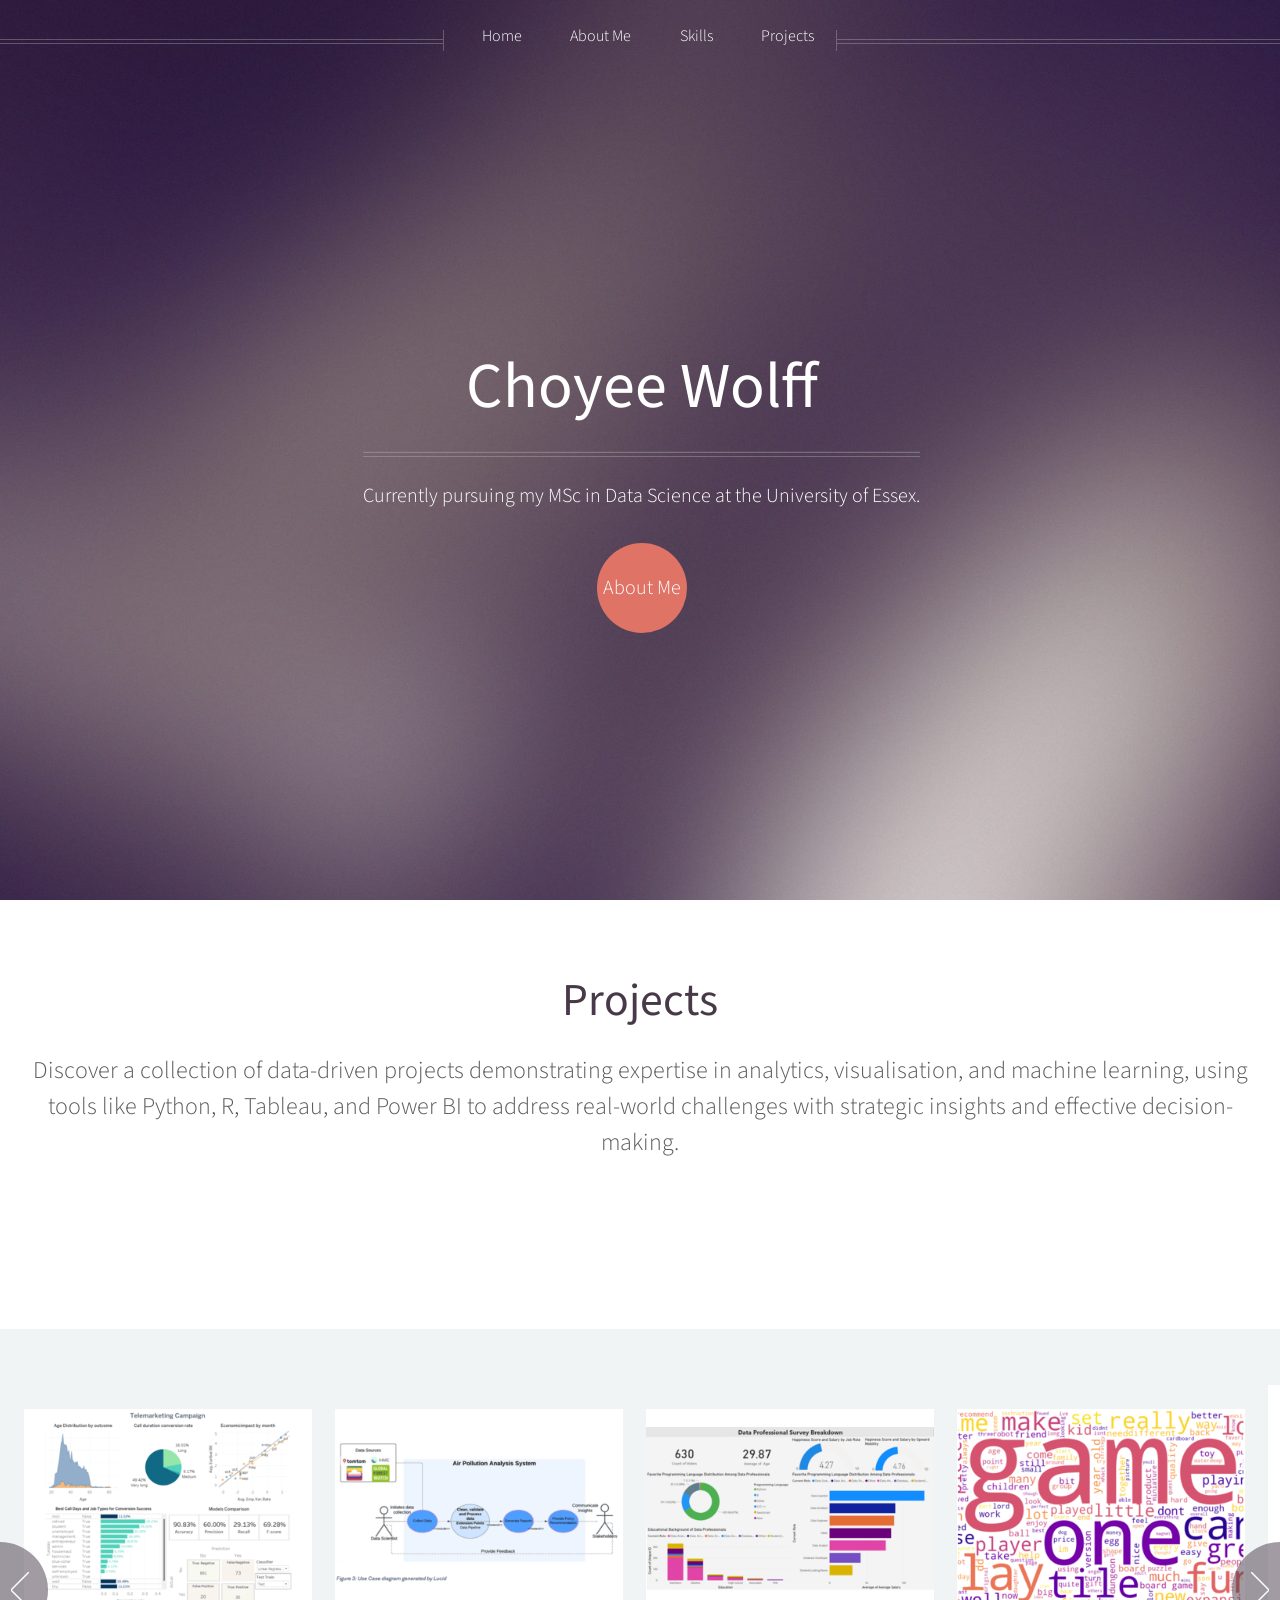
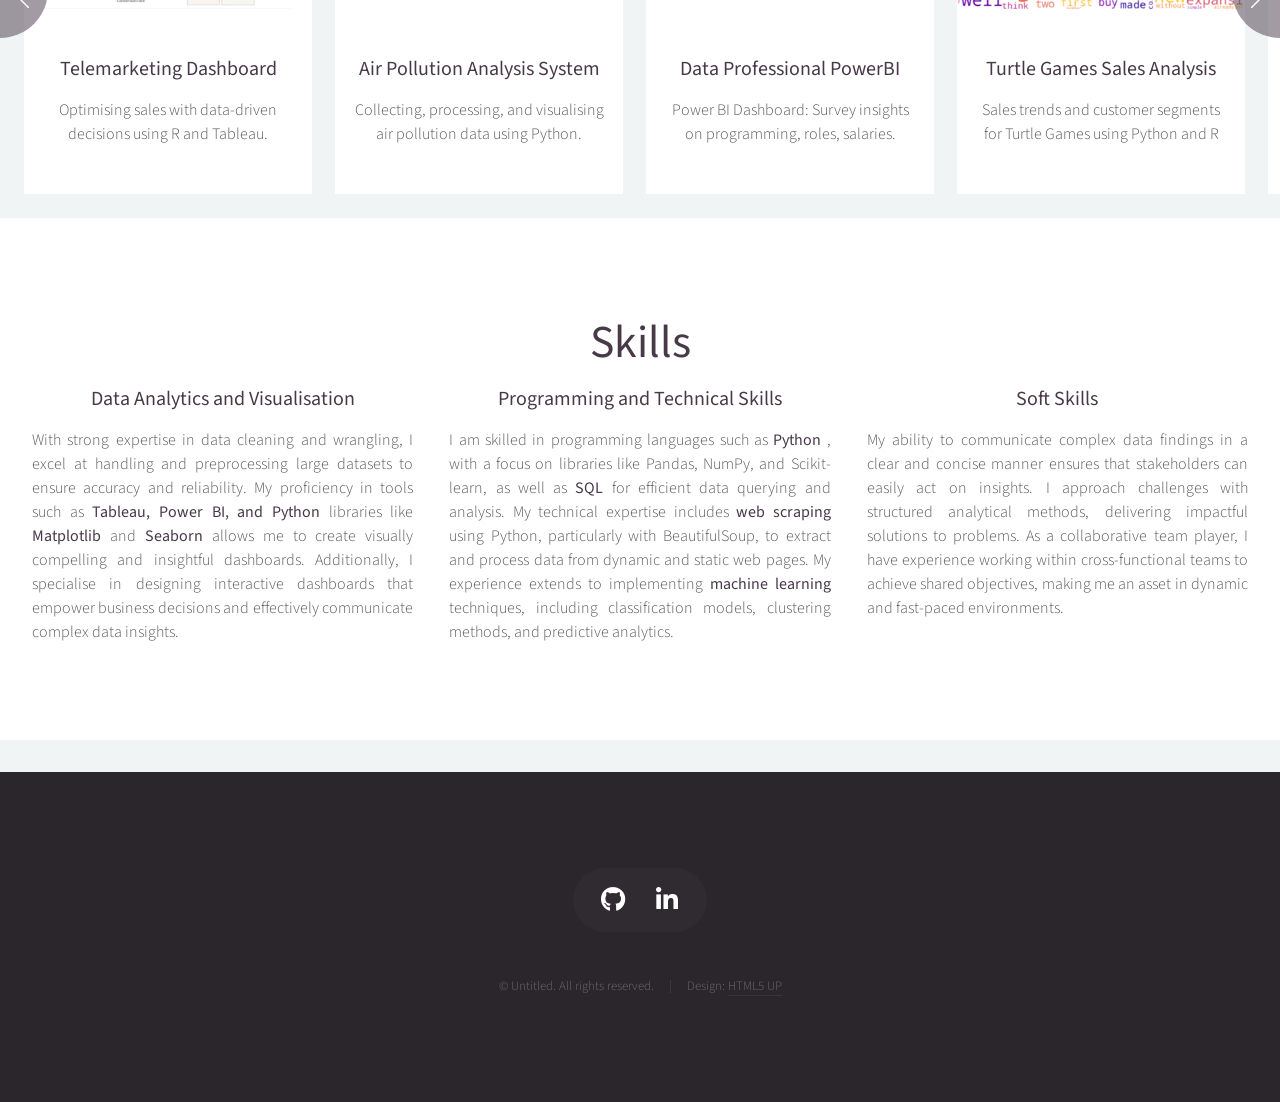
==== index.html @ e5cc2031 "Add files via upload" ====
<!DOCTYPE HTML>
<!--
	Helios by HTML5 UP
	html5up.net | @ajlkn
	Free for personal and commercial use under the CCA 3.0 license (html5up.net/license)
-->
<html>
	<head>
		<title>Helios by HTML5 UP</title>
		<meta charset="utf-8" />
		<meta name="viewport" content="width=device-width, initial-scale=1, user-scalable=no" />
		<link rel="stylesheet" href="assets/css/main.css" />
		<noscript><link rel="stylesheet" href="assets/css/noscript.css" /></noscript>
	</head>
	<body class="homepage is-preload">
		<div id="page-wrapper">

			<!-- Header -->
				<div id="header">

					<!-- Inner -->
						<div class="inner">
							<header>
								<h1><a href="index.html" id="logo">Choyee Wolff</a></h1>
								<hr />
								<p>Currently pursuing my MSc in Data Science at the University of Essex.</p>
							</header>
							<footer>
								<a href="about_me.html" class="button circled scrolly">About Me</a>
							</footer>
						</div>

					<!-- Nav -->
						<nav id="nav">
							<ul>
								<li><a href="index.html">Home</a></li>
								<li><a href="about_me.html">About Me</a></li>
								<li><a href="#skills">Skills</a></li>
								<li><a href="#projects">Projects</a></li>

							</ul>
						</nav>

				</div>

			<!-- Banner -->
				<section id="banner">
					<header>
						<h2>Projects</h2>
						<p>
							Discover a collection of data-driven projects demonstrating expertise in analytics, visualisation, and machine learning,
							 using tools like Python, R, Tableau, and Power BI to address real-world challenges with strategic insights and effective decision-making.</p>
					</header>
				</section>

			<!-- Main -->
			<div class="wrapper style2">



			</div>
			<!-- Carousel -->
				<section id="projects" class="carousel">
					<div class="reel">

						<article>
							<a href="P.telemarketing.html" class="image featured"><img src="images/dataV.png" alt="" /></a>
							<header>
								<h3><a href="P.telemarketing.html">Telemarketing Dashboard</a></h3>
							</header>
							<p>Optimising sales with data-driven decisions using R and Tableau.</p>
						</article>

						<article>
							<a href="P.pollution.html" class="image featured"><img src="images/dataP.png" alt="" /></a>
							<header>
								<h3><a href="P.pollution.html">Air Pollution Analysis System</a></h3>
							</header>
							<p>Collecting, processing, and visualising air pollution data using Python.</p>
						</article>

						<article>
							<a href="P.alex.html" class="image featured"><img src="images/alexcon.png" alt="" /></a>
							<header>
								<h3><a href="P.alex.html">Data Professional PowerBI</a></h3>
							</header>
							<p>Power BI Dashboard: Survey insights on programming, roles, salaries.</p>
						</article>

						<article>
							<a href="P.game.html" class="image featured"><img src="images/Game.png" alt="" /></a>
							<header>
								<h3><a href="P.game.html">Turtle Games Sales Analysis</a></h3>
							</header>
							<p>Sales trends and customer segments for Turtle Games using Python and R</p>
						</article>

						<article>
							<a href="P.nhs.html" class="image featured"><img src="images/nhsProject.png" alt="" /></a>
							<header>
								<h3><a href="P.nhs.html">NHS Appointments Analysis</a></h3>
							</header>
							<p>Python analysis reduces missed NHS appointments and improves utilisation.</p>
						</article>


					</div>
				</section>

			
	<!-- Skills -->
	<div class="wrapper style1">

		<section id="skills" class="container special">
			<header>
				<h2>Skills</h2>
				</header>
			<div class="row">
				<article class="col-4 col-12-mobile special">
					<header>
						<h3>Data Analytics and Visualisation</h3>
					</header>
					<p>
						With strong expertise in data cleaning and wrangling,
						 I excel at handling and preprocessing large datasets to ensure accuracy 
						 and reliability. My proficiency in tools such as <B>Tableau, Power BI, and Python</B> 
						 libraries like <B>Matplotlib </B> and <B>Seaborn</B> allows me to create visually compelling and insightful dashboards.
						 Additionally, I specialise in designing interactive dashboards that empower business decisions
						 and effectively communicate complex data insights.</p>
				</article>
				<article class="col-4 col-12-mobile special">
					<header>
						<h3>Programming and Technical Skills</h3>
					</header>
					<p>
						I am skilled in programming languages such as <B>Python</B> , with a focus on libraries like Pandas, NumPy, and Scikit-learn, as well as <B>SQL</B> for efficient data querying and analysis. 
						My technical expertise includes <B>web scraping</B> using Python, particularly with BeautifulSoup, to extract and process data from dynamic and static web pages.
						My experience extends to implementing <B>machine learning</B> techniques, including classification models, clustering methods, 
						and predictive analytics.</p>
				</article>
				<article class="col-4 col-12-mobile special">
					<header>
						<h3>Soft Skills</h3>
					</header>
					<p>
						My ability to communicate complex data findings in a clear and concise manner ensures that stakeholders can easily act on insights. I approach challenges with structured analytical methods, delivering impactful solutions to problems. As a collaborative team player, I have experience working within cross-functional teams to achieve shared objectives, making me an asset in dynamic and fast-paced environments.</p>
				</article>
			</div>
		</section>

	</div>
				

			<!-- Footer -->
				<div id="footer">
					<div class="container">
						
						<div class="row">
							<div class="col-12">

								<!-- Contact -->
									<section class="contact">
										<ul class="icons">
											<li><a href="https://github.com/Choyee-Wolff" class="icon brands fa-github"><span class="label">Github</span></a></li>
											<li><a href="https://www.linkedin.com/in/ch00yee/" class="icon brands fa-linkedin-in"><span class="label">Linkedin</span></a></li>
										</ul>
									</section>

								<!-- Copyright -->
									<div class="copyright">
										<ul class="menu">
											<li>&copy; Untitled. All rights reserved.</li><li>Design: <a href="http://html5up.net">HTML5 UP</a></li>
										</ul>
									</div>

							</div>

						</div>
					</div>
				</div>

		</div>

		<!-- Scripts -->
			<script src="assets/js/jquery.min.js"></script>
			<script src="assets/js/jquery.dropotron.min.js"></script>
			<script src="assets/js/jquery.scrolly.min.js"></script>
			<script src="assets/js/jquery.scrollex.min.js"></script>
			<script src="assets/js/browser.min.js"></script>
			<script src="assets/js/breakpoints.min.js"></script>
			<script src="assets/js/util.js"></script>
			<script src="assets/js/main.js"></script>

	</body>
</html>
---- assets/css/main.css ----
@import url("https://fonts.googleapis.com/css?family=Source+Sans+Pro:300,300italic,400,400italic,600");
@import url("fontawesome-all.min.css");

/*
	Helios by HTML5 UP
	html5up.net | @ajlkn
	Free for personal and commercial use under the CCA 3.0 license (html5up.net/license)
*/

html, body, div, span, applet, object,
iframe, h1, h2, h3, h4, h5, h6, p, blockquote,
pre, a, abbr, acronym, address, big, cite,
code, del, dfn, em, img, ins, kbd, q, s, samp,
small, strike, strong, sub, sup, tt, var, b,
u, i, center, dl, dt, dd, ol, ul, li, fieldset,
form, label, legend, table, caption, tbody,
tfoot, thead, tr, th, td, article, aside,
canvas, details, embed, figure, figcaption,
footer, header, hgroup, menu, nav, output, ruby,
section, summary, time, mark, audio, video {
	margin: 0;
	padding: 0;
	border: 0;
	font-size: 100%;
	font: inherit;
	vertical-align: baseline;}

article, aside, details, figcaption, figure,
footer, header, hgroup, menu, nav, section {
	display: block;}

body {
	line-height: 1;
}

ol, ul {
	list-style: none;
}

blockquote, q {
	quotes: none;
}

	blockquote:before, blockquote:after, q:before, q:after {
		content: '';
		content: none;
	}

table {
	border-collapse: collapse;
	border-spacing: 0;
}

body {
	-webkit-text-size-adjust: none;
}

mark {
	background-color: transparent;
	color: inherit;
}

input::-moz-focus-inner {
	border: 0;
	padding: 0;
}

input, select, textarea {
	-moz-appearance: none;
	-webkit-appearance: none;
	-ms-appearance: none;
	appearance: none;
}

/* Basic */

	html {
		box-sizing: border-box;
	}

	*, *:before, *:after {
		box-sizing: inherit;
	}

	body {
		background: #f0f4f4;
		color: #5b5b5b;
		font-size: 15pt;
		line-height: 1.85em;
		font-family: 'Source Sans Pro', sans-serif;
		font-weight: 300;
	}

		body.is-preload *, body.is-preload *:before, body.is-preload *:after {
			-moz-animation: none !important;
			-webkit-animation: none !important;
			-ms-animation: none !important;
			animation: none !important;
			-moz-transition: none !important;
			-webkit-transition: none !important;
			-ms-transition: none !important;
			transition: none !important;
		}

	input, textarea, select {
		font-size: 15pt;
		line-height: 1.85em;
		font-family: 'Source Sans Pro', sans-serif;
		font-weight: 300;
	}

	h1, h2, h3, h4, h5, h6 {
		font-weight: 400;
		color: #483949;
		line-height: 1.25em;
	}

	h1 a, h2 a, h3 a, h4 a, h5 a, h6 a {
		color: inherit;
		text-decoration: none;
		border-bottom-color: transparent;
	}

	h1 strong, h2 strong, h3 strong, h4 strong, h5 strong, h6 strong {
		font-weight: 600;
	}

	h2 {
		font-size: 2.85em;
	}

	h3 {
		font-size: 1.25em;
	}

	h4 {
		font-size: 1em;
		margin: 0 0 0.25em 0;
	}

	strong, b {
		font-weight: 400;
		color: #483949;
	}

	em, i {
		font-style: italic;
	}

	a {
		color: inherit;
		border-bottom: solid 1px rgba(128, 128, 128, 0.15);
		text-decoration: none;
		-moz-transition: background-color 0.35s ease-in-out, color 0.35s ease-in-out, border-bottom-color 0.35s ease-in-out;
		-webkit-transition: background-color 0.35s ease-in-out, color 0.35s ease-in-out, border-bottom-color 0.35s ease-in-out;
		-ms-transition: background-color 0.35s ease-in-out, color 0.35s ease-in-out, border-bottom-color 0.35s ease-in-out;
		transition: background-color 0.35s ease-in-out, color 0.35s ease-in-out, border-bottom-color 0.35s ease-in-out;
	}

		a:hover {
			color: #ef8376;
			border-bottom-color: transparent;
		}

	sub {
		position: relative;
		top: 0.5em;
		font-size: 0.8em;
	}

	sup {
		position: relative;
		top: -0.5em;
		font-size: 0.8em;
	}

	blockquote {
		border-left: solid 0.5em #ddd;
		padding: 1em 0 1em 2em;
		font-style: italic;
	}

	p, ul, ol, dl, table {
		margin-bottom: 1em;
	}

	p {
		text-align: justify;
	}

	br.clear {
		clear: both;
	}

	hr {
		position: relative;
		display: block;
		border: 0;
		top: 4.5em;
		margin-bottom: 9em;
		height: 6px;
		border-top: solid 1px rgba(128, 128, 128, 0.2);
		border-bottom: solid 1px rgba(128, 128, 128, 0.2);
	}

		hr:before, hr:after {
			content: '';
			position: absolute;
			top: -8px;
			display: block;
			width: 1px;
			height: 21px;
			background: rgba(128, 128, 128, 0.2);
		}

		hr:before {
			left: -1px;
		}

		hr:after {
			right: -1px;
		}

	.timestamp {
		color: rgba(128, 128, 128, 0.75);
		font-size: 0.8em;
	}

/* Container */

	.container {
		margin: 0 auto;
		max-width: 100%;
		width: 1400px;
	}

		@media screen and (max-width: 1680px) {

			.container {
				width: 1200px;
			}

		}

		@media screen and (max-width: 1280px) {

			.container {
				width: 100%;
			}

		}

		@media screen and (max-width: 960px) {

			.container {
				width: 100%;
			}

		}

		@media screen and (max-width: 840px) {

			.container {
				width: 100%;
			}

		}

		@media screen and (max-width: 736px) {

			.container {
				width: 100%;
			}

		}

/* Row */

	.row {
		display: flex;
		flex-wrap: wrap;
		box-sizing: border-box;
		align-items: stretch;
	}

		.row > * {
			box-sizing: border-box;
		}

		.row.gtr-uniform > * > :last-child {
			margin-bottom: 0;
		}

		.row.aln-left {
			justify-content: flex-start;
		}

		.row.aln-center {
			justify-content: center;
		}

		.row.aln-right {
			justify-content: flex-end;
		}

		.row.aln-top {
			align-items: flex-start;
		}

		.row.aln-middle {
			align-items: center;
		}

		.row.aln-bottom {
			align-items: flex-end;
		}

		.row > .imp {
			order: -1;
		}

		.row > .col-1 {
			width: 8.33333%;
		}

		.row > .off-1 {
			margin-left: 8.33333%;
		}

		.row > .col-2 {
			width: 16.66667%;
		}

		.row > .off-2 {
			margin-left: 16.66667%;
		}

		.row > .col-3 {
			width: 25%;
		}

		.row > .off-3 {
			margin-left: 25%;
		}

		.row > .col-4 {
			width: 33.33333%;
		}

		.row > .off-4 {
			margin-left: 33.33333%;
		}

		.row > .col-5 {
			width: 41.66667%;
		}

		.row > .off-5 {
			margin-left: 41.66667%;
		}

		.row > .col-6 {
			width: 50%;
		}

		.row > .off-6 {
			margin-left: 50%;
		}

		.row > .col-7 {
			width: 58.33333%;
		}

		.row > .off-7 {
			margin-left: 58.33333%;
		}

		.row > .col-8 {
			width: 66.66667%;
		}

		.row > .off-8 {
			margin-left: 66.66667%;
		}

		.row > .col-9 {
			width: 75%;
		}

		.row > .off-9 {
			margin-left: 75%;
		}

		.row > .col-10 {
			width: 83.33333%;
		}

		.row > .off-10 {
			margin-left: 83.33333%;
		}

		.row > .col-11 {
			width: 91.66667%;
		}

		.row > .off-11 {
			margin-left: 91.66667%;
		}

		.row > .col-12 {
			width: 100%;
		}

		.row > .off-12 {
			margin-left: 100%;
		}

		.row.gtr-0 {
			margin-top: 0px;
			margin-left: 0px;
		}

			.row.gtr-0 > * {
				padding: 0px 0 0 0px;
			}

			.row.gtr-0.gtr-uniform {
				margin-top: 0px;
			}

				.row.gtr-0.gtr-uniform > * {
					padding-top: 0px;
				}

		.row.gtr-25 {
			margin-top: -10px;
			margin-left: -10px;
		}

			.row.gtr-25 > * {
				padding: 10px 0 0 10px;
			}

			.row.gtr-25.gtr-uniform {
				margin-top: -10px;
			}

				.row.gtr-25.gtr-uniform > * {
					padding-top: 10px;
				}

		.row.gtr-50 {
			margin-top: -20px;
			margin-left: -20px;
		}

			.row.gtr-50 > * {
				padding: 20px 0 0 20px;
			}

			.row.gtr-50.gtr-uniform {
				margin-top: -20px;
			}

				.row.gtr-50.gtr-uniform > * {
					padding-top: 20px;
				}

		.row {
			margin-top: -40px;
			margin-left: -40px;
		}

			.row > * {
				padding: 40px 0 0 40px;
			}

			.row.gtr-uniform {
				margin-top: -40px;
			}

				.row.gtr-uniform > * {
					padding-top: 40px;
				}

		.row.gtr-150 {
			margin-top: -60px;
			margin-left: -60px;
		}

			.row.gtr-150 > * {
				padding: 60px 0 0 60px;
			}

			.row.gtr-150.gtr-uniform {
				margin-top: -60px;
			}

				.row.gtr-150.gtr-uniform > * {
					padding-top: 60px;
				}

		.row.gtr-200 {
			margin-top: -80px;
			margin-left: -80px;
		}

			.row.gtr-200 > * {
				padding: 80px 0 0 80px;
			}

			.row.gtr-200.gtr-uniform {
				margin-top: -80px;
			}

				.row.gtr-200.gtr-uniform > * {
					padding-top: 80px;
				}

		@media screen and (max-width: 1680px) {

			.row {
				display: flex;
				flex-wrap: wrap;
				box-sizing: border-box;
				align-items: stretch;
			}

				.row > * {
					box-sizing: border-box;
				}

				.row.gtr-uniform > * > :last-child {
					margin-bottom: 0;
				}

				.row.aln-left {
					justify-content: flex-start;
				}

				.row.aln-center {
					justify-content: center;
				}

				.row.aln-right {
					justify-content: flex-end;
				}

				.row.aln-top {
					align-items: flex-start;
				}

				.row.aln-middle {
					align-items: center;
				}

				.row.aln-bottom {
					align-items: flex-end;
				}

				.row > .imp-wide {
					order: -1;
				}

				.row > .col-1-wide {
					width: 8.33333%;
				}

				.row > .off-1-wide {
					margin-left: 8.33333%;
				}

				.row > .col-2-wide {
					width: 16.66667%;
				}

				.row > .off-2-wide {
					margin-left: 16.66667%;
				}

				.row > .col-3-wide {
					width: 25%;
				}

				.row > .off-3-wide {
					margin-left: 25%;
				}

				.row > .col-4-wide {
					width: 33.33333%;
				}

				.row > .off-4-wide {
					margin-left: 33.33333%;
				}

				.row > .col-5-wide {
					width: 41.66667%;
				}

				.row > .off-5-wide {
					margin-left: 41.66667%;
				}

				.row > .col-6-wide {
					width: 50%;
				}

				.row > .off-6-wide {
					margin-left: 50%;
				}

				.row > .col-7-wide {
					width: 58.33333%;
				}

				.row > .off-7-wide {
					margin-left: 58.33333%;
				}

				.row > .col-8-wide {
					width: 66.66667%;
				}

				.row > .off-8-wide {
					margin-left: 66.66667%;
				}

				.row > .col-9-wide {
					width: 75%;
				}

				.row > .off-9-wide {
					margin-left: 75%;
				}

				.row > .col-10-wide {
					width: 83.33333%;
				}

				.row > .off-10-wide {
					margin-left: 83.33333%;
				}

				.row > .col-11-wide {
					width: 91.66667%;
				}

				.row > .off-11-wide {
					margin-left: 91.66667%;
				}

				.row > .col-12-wide {
					width: 100%;
				}

				.row > .off-12-wide {
					margin-left: 100%;
				}

				.row.gtr-0 {
					margin-top: 0px;
					margin-left: 0px;
				}

					.row.gtr-0 > * {
						padding: 0px 0 0 0px;
					}

					.row.gtr-0.gtr-uniform {
						margin-top: 0px;
					}

						.row.gtr-0.gtr-uniform > * {
							padding-top: 0px;
						}

				.row.gtr-25 {
					margin-top: -10px;
					margin-left: -10px;
				}

					.row.gtr-25 > * {
						padding: 10px 0 0 10px;
					}

					.row.gtr-25.gtr-uniform {
						margin-top: -10px;
					}

						.row.gtr-25.gtr-uniform > * {
							padding-top: 10px;
						}

				.row.gtr-50 {
					margin-top: -20px;
					margin-left: -20px;
				}

					.row.gtr-50 > * {
						padding: 20px 0 0 20px;
					}

					.row.gtr-50.gtr-uniform {
						margin-top: -20px;
					}

						.row.gtr-50.gtr-uniform > * {
							padding-top: 20px;
						}

				.row {
					margin-top: -40px;
					margin-left: -40px;
				}

					.row > * {
						padding: 40px 0 0 40px;
					}

					.row.gtr-uniform {
						margin-top: -40px;
					}

						.row.gtr-uniform > * {
							padding-top: 40px;
						}

				.row.gtr-150 {
					margin-top: -60px;
					margin-left: -60px;
				}

					.row.gtr-150 > * {
						padding: 60px 0 0 60px;
					}

					.row.gtr-150.gtr-uniform {
						margin-top: -60px;
					}

						.row.gtr-150.gtr-uniform > * {
							padding-top: 60px;
						}

				.row.gtr-200 {
					margin-top: -80px;
					margin-left: -80px;
				}

					.row.gtr-200 > * {
						padding: 80px 0 0 80px;
					}

					.row.gtr-200.gtr-uniform {
						margin-top: -80px;
					}

						.row.gtr-200.gtr-uniform > * {
							padding-top: 80px;
						}

		}

		@media screen and (max-width: 1280px) {

			.row {
				display: flex;
				flex-wrap: wrap;
				box-sizing: border-box;
				align-items: stretch;
			}

				.row > * {
					box-sizing: border-box;
				}

				.row.gtr-uniform > * > :last-child {
					margin-bottom: 0;
				}

				.row.aln-left {
					justify-content: flex-start;
				}

				.row.aln-center {
					justify-content: center;
				}

				.row.aln-right {
					justify-content: flex-end;
				}

				.row.aln-top {
					align-items: flex-start;
				}

				.row.aln-middle {
					align-items: center;
				}

				.row.aln-bottom {
					align-items: flex-end;
				}

				.row > .imp-normal {
					order: -1;
				}

				.row > .col-1-normal {
					width: 8.33333%;
				}

				.row > .off-1-normal {
					margin-left: 8.33333%;
				}

				.row > .col-2-normal {
					width: 16.66667%;
				}

				.row > .off-2-normal {
					margin-left: 16.66667%;
				}

				.row > .col-3-normal {
					width: 25%;
				}

				.row > .off-3-normal {
					margin-left: 25%;
				}

				.row > .col-4-normal {
					width: 33.33333%;
				}

				.row > .off-4-normal {
					margin-left: 33.33333%;
				}

				.row > .col-5-normal {
					width: 41.66667%;
				}

				.row > .off-5-normal {
					margin-left: 41.66667%;
				}

				.row > .col-6-normal {
					width: 50%;
				}

				.row > .off-6-normal {
					margin-left: 50%;
				}

				.row > .col-7-normal {
					width: 58.33333%;
				}

				.row > .off-7-normal {
					margin-left: 58.33333%;
				}

				.row > .col-8-normal {
					width: 66.66667%;
				}

				.row > .off-8-normal {
					margin-left: 66.66667%;
				}

				.row > .col-9-normal {
					width: 75%;
				}

				.row > .off-9-normal {
					margin-left: 75%;
				}

				.row > .col-10-normal {
					width: 83.33333%;
				}

				.row > .off-10-normal {
					margin-left: 83.33333%;
				}

				.row > .col-11-normal {
					width: 91.66667%;
				}

				.row > .off-11-normal {
					margin-left: 91.66667%;
				}

				.row > .col-12-normal {
					width: 100%;
				}

				.row > .off-12-normal {
					margin-left: 100%;
				}

				.row.gtr-0 {
					margin-top: 0px;
					margin-left: 0px;
				}

					.row.gtr-0 > * {
						padding: 0px 0 0 0px;
					}

					.row.gtr-0.gtr-uniform {
						margin-top: 0px;
					}

						.row.gtr-0.gtr-uniform > * {
							padding-top: 0px;
						}

				.row.gtr-25 {
					margin-top: -9px;
					margin-left: -9px;
				}

					.row.gtr-25 > * {
						padding: 9px 0 0 9px;
					}

					.row.gtr-25.gtr-uniform {
						margin-top: -9px;
					}

						.row.gtr-25.gtr-uniform > * {
							padding-top: 9px;
						}

				.row.gtr-50 {
					margin-top: -18px;
					margin-left: -18px;
				}

					.row.gtr-50 > * {
						padding: 18px 0 0 18px;
					}

					.row.gtr-50.gtr-uniform {
						margin-top: -18px;
					}

						.row.gtr-50.gtr-uniform > * {
							padding-top: 18px;
						}

				.row {
					margin-top: -36px;
					margin-left: -36px;
				}

					.row > * {
						padding: 36px 0 0 36px;
					}

					.row.gtr-uniform {
						margin-top: -36px;
					}

						.row.gtr-uniform > * {
							padding-top: 36px;
						}

				.row.gtr-150 {
					margin-top: -54px;
					margin-left: -54px;
				}

					.row.gtr-150 > * {
						padding: 54px 0 0 54px;
					}

					.row.gtr-150.gtr-uniform {
						margin-top: -54px;
					}

						.row.gtr-150.gtr-uniform > * {
							padding-top: 54px;
						}

				.row.gtr-200 {
					margin-top: -72px;
					margin-left: -72px;
				}

					.row.gtr-200 > * {
						padding: 72px 0 0 72px;
					}

					.row.gtr-200.gtr-uniform {
						margin-top: -72px;
					}

						.row.gtr-200.gtr-uniform > * {
							padding-top: 72px;
						}

		}

		@media screen and (max-width: 960px) {

			.row {
				display: flex;
				flex-wrap: wrap;
				box-sizing: border-box;
				align-items: stretch;
			}

				.row > * {
					box-sizing: border-box;
				}

				.row.gtr-uniform > * > :last-child {
					margin-bottom: 0;
				}

				.row.aln-left {
					justify-content: flex-start;
				}

				.row.aln-center {
					justify-content: center;
				}

				.row.aln-right {
					justify-content: flex-end;
				}

				.row.aln-top {
					align-items: flex-start;
				}

				.row.aln-middle {
					align-items: center;
				}

				.row.aln-bottom {
					align-items: flex-end;
				}

				.row > .imp-narrow {
					order: -1;
				}

				.row > .col-1-narrow {
					width: 8.33333%;
				}

				.row > .off-1-narrow {
					margin-left: 8.33333%;
				}

				.row > .col-2-narrow {
					width: 16.66667%;
				}

				.row > .off-2-narrow {
					margin-left: 16.66667%;
				}

				.row > .col-3-narrow {
					width: 25%;
				}

				.row > .off-3-narrow {
					margin-left: 25%;
				}

				.row > .col-4-narrow {
					width: 33.33333%;
				}

				.row > .off-4-narrow {
					margin-left: 33.33333%;
				}

				.row > .col-5-narrow {
					width: 41.66667%;
				}

				.row > .off-5-narrow {
					margin-left: 41.66667%;
				}

				.row > .col-6-narrow {
					width: 50%;
				}

				.row > .off-6-narrow {
					margin-left: 50%;
				}

				.row > .col-7-narrow {
					width: 58.33333%;
				}

				.row > .off-7-narrow {
					margin-left: 58.33333%;
				}

				.row > .col-8-narrow {
					width: 66.66667%;
				}

				.row > .off-8-narrow {
					margin-left: 66.66667%;
				}

				.row > .col-9-narrow {
					width: 75%;
				}

				.row > .off-9-narrow {
					margin-left: 75%;
				}

				.row > .col-10-narrow {
					width: 83.33333%;
				}

				.row > .off-10-narrow {
					margin-left: 83.33333%;
				}

				.row > .col-11-narrow {
					width: 91.66667%;
				}

				.row > .off-11-narrow {
					margin-left: 91.66667%;
				}

				.row > .col-12-narrow {
					width: 100%;
				}

				.row > .off-12-narrow {
					margin-left: 100%;
				}

				.row.gtr-0 {
					margin-top: 0px;
					margin-left: 0px;
				}

					.row.gtr-0 > * {
						padding: 0px 0 0 0px;
					}

					.row.gtr-0.gtr-uniform {
						margin-top: 0px;
					}

						.row.gtr-0.gtr-uniform > * {
							padding-top: 0px;
						}

				.row.gtr-25 {
					margin-top: -8px;
					margin-left: -8px;
				}

					.row.gtr-25 > * {
						padding: 8px 0 0 8px;
					}

					.row.gtr-25.gtr-uniform {
						margin-top: -8px;
					}

						.row.gtr-25.gtr-uniform > * {
							padding-top: 8px;
						}

				.row.gtr-50 {
					margin-top: -16px;
					margin-left: -16px;
				}

					.row.gtr-50 > * {
						padding: 16px 0 0 16px;
					}

					.row.gtr-50.gtr-uniform {
						margin-top: -16px;
					}

						.row.gtr-50.gtr-uniform > * {
							padding-top: 16px;
						}

				.row {
					margin-top: -32px;
					margin-left: -32px;
				}

					.row > * {
						padding: 32px 0 0 32px;
					}

					.row.gtr-uniform {
						margin-top: -32px;
					}

						.row.gtr-uniform > * {
							padding-top: 32px;
						}

				.row.gtr-150 {
					margin-top: -48px;
					margin-left: -48px;
				}

					.row.gtr-150 > * {
						padding: 48px 0 0 48px;
					}

					.row.gtr-150.gtr-uniform {
						margin-top: -48px;
					}

						.row.gtr-150.gtr-uniform > * {
							padding-top: 48px;
						}

				.row.gtr-200 {
					margin-top: -64px;
					margin-left: -64px;
				}

					.row.gtr-200 > * {
						padding: 64px 0 0 64px;
					}

					.row.gtr-200.gtr-uniform {
						margin-top: -64px;
					}

						.row.gtr-200.gtr-uniform > * {
							padding-top: 64px;
						}

		}

		@media screen and (max-width: 840px) {

			.row {
				display: flex;
				flex-wrap: wrap;
				box-sizing: border-box;
				align-items: stretch;
			}

				.row > * {
					box-sizing: border-box;
				}

				.row.gtr-uniform > * > :last-child {
					margin-bottom: 0;
				}

				.row.aln-left {
					justify-content: flex-start;
				}

				.row.aln-center {
					justify-content: center;
				}

				.row.aln-right {
					justify-content: flex-end;
				}

				.row.aln-top {
					align-items: flex-start;
				}

				.row.aln-middle {
					align-items: center;
				}

				.row.aln-bottom {
					align-items: flex-end;
				}

				.row > .imp-narrower {
					order: -1;
				}

				.row > .col-1-narrower {
					width: 8.33333%;
				}

				.row > .off-1-narrower {
					margin-left: 8.33333%;
				}

				.row > .col-2-narrower {
					width: 16.66667%;
				}

				.row > .off-2-narrower {
					margin-left: 16.66667%;
				}

				.row > .col-3-narrower {
					width: 25%;
				}

				.row > .off-3-narrower {
					margin-left: 25%;
				}

				.row > .col-4-narrower {
					width: 33.33333%;
				}

				.row > .off-4-narrower {
					margin-left: 33.33333%;
				}

				.row > .col-5-narrower {
					width: 41.66667%;
				}

				.row > .off-5-narrower {
					margin-left: 41.66667%;
				}

				.row > .col-6-narrower {
					width: 50%;
				}

				.row > .off-6-narrower {
					margin-left: 50%;
				}

				.row > .col-7-narrower {
					width: 58.33333%;
				}

				.row > .off-7-narrower {
					margin-left: 58.33333%;
				}

				.row > .col-8-narrower {
					width: 66.66667%;
				}

				.row > .off-8-narrower {
					margin-left: 66.66667%;
				}

				.row > .col-9-narrower {
					width: 75%;
				}

				.row > .off-9-narrower {
					margin-left: 75%;
				}

				.row > .col-10-narrower {
					width: 83.33333%;
				}

				.row > .off-10-narrower {
					margin-left: 83.33333%;
				}

				.row > .col-11-narrower {
					width: 91.66667%;
				}

				.row > .off-11-narrower {
					margin-left: 91.66667%;
				}

				.row > .col-12-narrower {
					width: 100%;
				}

				.row > .off-12-narrower {
					margin-left: 100%;
				}

				.row.gtr-0 {
					margin-top: 0px;
					margin-left: 0px;
				}

					.row.gtr-0 > * {
						padding: 0px 0 0 0px;
					}

					.row.gtr-0.gtr-uniform {
						margin-top: 0px;
					}

						.row.gtr-0.gtr-uniform > * {
							padding-top: 0px;
						}

				.row.gtr-25 {
					margin-top: -8px;
					margin-left: -8px;
				}

					.row.gtr-25 > * {
						padding: 8px 0 0 8px;
					}

					.row.gtr-25.gtr-uniform {
						margin-top: -8px;
					}

						.row.gtr-25.gtr-uniform > * {
							padding-top: 8px;
						}

				.row.gtr-50 {
					margin-top: -16px;
					margin-left: -16px;
				}

					.row.gtr-50 > * {
						padding: 16px 0 0 16px;
					}

					.row.gtr-50.gtr-uniform {
						margin-top: -16px;
					}

						.row.gtr-50.gtr-uniform > * {
							padding-top: 16px;
						}

				.row {
					margin-top: -32px;
					margin-left: -32px;
				}

					.row > * {
						padding: 32px 0 0 32px;
					}

					.row.gtr-uniform {
						margin-top: -32px;
					}

						.row.gtr-uniform > * {
							padding-top: 32px;
						}

				.row.gtr-150 {
					margin-top: -48px;
					margin-left: -48px;
				}

					.row.gtr-150 > * {
						padding: 48px 0 0 48px;
					}

					.row.gtr-150.gtr-uniform {
						margin-top: -48px;
					}

						.row.gtr-150.gtr-uniform > * {
							padding-top: 48px;
						}

				.row.gtr-200 {
					margin-top: -64px;
					margin-left: -64px;
				}

					.row.gtr-200 > * {
						padding: 64px 0 0 64px;
					}

					.row.gtr-200.gtr-uniform {
						margin-top: -64px;
					}

						.row.gtr-200.gtr-uniform > * {
							padding-top: 64px;
						}

		}

		@media screen and (max-width: 736px) {

			.row {
				display: flex;
				flex-wrap: wrap;
				box-sizing: border-box;
				align-items: stretch;
			}

				.row > * {
					box-sizing: border-box;
				}

				.row.gtr-uniform > * > :last-child {
					margin-bottom: 0;
				}

				.row.aln-left {
					justify-content: flex-start;
				}

				.row.aln-center {
					justify-content: center;
				}

				.row.aln-right {
					justify-content: flex-end;
				}

				.row.aln-top {
					align-items: flex-start;
				}

				.row.aln-middle {
					align-items: center;
				}

				.row.aln-bottom {
					align-items: flex-end;
				}

				.row > .imp-mobile {
					order: -1;
				}

				.row > .col-1-mobile {
					width: 8.33333%;
				}

				.row > .off-1-mobile {
					margin-left: 8.33333%;
				}

				.row > .col-2-mobile {
					width: 16.66667%;
				}

				.row > .off-2-mobile {
					margin-left: 16.66667%;
				}

				.row > .col-3-mobile {
					width: 25%;
				}

				.row > .off-3-mobile {
					margin-left: 25%;
				}

				.row > .col-4-mobile {
					width: 33.33333%;
				}

				.row > .off-4-mobile {
					margin-left: 33.33333%;
				}

				.row > .col-5-mobile {
					width: 41.66667%;
				}

				.row > .off-5-mobile {
					margin-left: 41.66667%;
				}

				.row > .col-6-mobile {
					width: 50%;
				}

				.row > .off-6-mobile {
					margin-left: 50%;
				}

				.row > .col-7-mobile {
					width: 58.33333%;
				}

				.row > .off-7-mobile {
					margin-left: 58.33333%;
				}

				.row > .col-8-mobile {
					width: 66.66667%;
				}

				.row > .off-8-mobile {
					margin-left: 66.66667%;
				}

				.row > .col-9-mobile {
					width: 75%;
				}

				.row > .off-9-mobile {
					margin-left: 75%;
				}

				.row > .col-10-mobile {
					width: 83.33333%;
				}

				.row > .off-10-mobile {
					margin-left: 83.33333%;
				}

				.row > .col-11-mobile {
					width: 91.66667%;
				}

				.row > .off-11-mobile {
					margin-left: 91.66667%;
				}

				.row > .col-12-mobile {
					width: 100%;
				}

				.row > .off-12-mobile {
					margin-left: 100%;
				}

				.row.gtr-0 {
					margin-top: 0px;
					margin-left: 0px;
				}

					.row.gtr-0 > * {
						padding: 0px 0 0 0px;
					}

					.row.gtr-0.gtr-uniform {
						margin-top: 0px;
					}

						.row.gtr-0.gtr-uniform > * {
							padding-top: 0px;
						}

				.row.gtr-25 {
					margin-top: -5px;
					margin-left: -5px;
				}

					.row.gtr-25 > * {
						padding: 5px 0 0 5px;
					}

					.row.gtr-25.gtr-uniform {
						margin-top: -5px;
					}

						.row.gtr-25.gtr-uniform > * {
							padding-top: 5px;
						}

				.row.gtr-50 {
					margin-top: -10px;
					margin-left: -10px;
				}

					.row.gtr-50 > * {
						padding: 10px 0 0 10px;
					}

					.row.gtr-50.gtr-uniform {
						margin-top: -10px;
					}

						.row.gtr-50.gtr-uniform > * {
							padding-top: 10px;
						}

				.row {
					margin-top: -20px;
					margin-left: -20px;
				}

					.row > * {
						padding: 20px 0 0 20px;
					}

					.row.gtr-uniform {
						margin-top: -20px;
					}

						.row.gtr-uniform > * {
							padding-top: 20px;
						}

				.row.gtr-150 {
					margin-top: -30px;
					margin-left: -30px;
				}

					.row.gtr-150 > * {
						padding: 30px 0 0 30px;
					}

					.row.gtr-150.gtr-uniform {
						margin-top: -30px;
					}

						.row.gtr-150.gtr-uniform > * {
							padding-top: 30px;
						}

				.row.gtr-200 {
					margin-top: -40px;
					margin-left: -40px;
				}

					.row.gtr-200 > * {
						padding: 40px 0 0 40px;
					}

					.row.gtr-200.gtr-uniform {
						margin-top: -40px;
					}

						.row.gtr-200.gtr-uniform > * {
							padding-top: 40px;
						}

		}

/* Sections/Article */

	section, article {
		margin-bottom: 3em;
	}

		section > :last-child, section:last-child, article > :last-child, article:last-child {
			margin-bottom: 0;
		}

		section.special > header, section.special > footer, article.special > header, article.special > footer {
			text-align: center;
		}

	.row > section, .row > article {
		margin-bottom: 0;
	}

	header {
		margin: 0 0 1em 0;
	}

		header > p {
			display: block;
			font-size: 1.5em;
			margin: 1em 0 2em 0;
			line-height: 1.5em;
			text-align: inherit;
		}

	footer {
		margin: 2.5em 0 0 0;
	}

/* Image */

	.image {
		position: relative;
		display: inline-block;
		border: 0;
		outline: 0;
	}

		.image img {
			display: block;
			width: 100%;
		}

		.image.fit {
			display: block;
			width: 100%;
		}

		.image.featured {
			display: block;
			width: 100%;
			margin: 0 0 4em 0;
		}

		.image.left {
			float: left;
			margin: 0 2em 2em 0;
		}

		.image.centered {
			display: block;
			margin: 0 0 2em 0;
		}

			.image.centered img {
				margin: 0 auto;
				width: auto;
			}

/* List */

	ul {
		list-style: disc;
		padding-left: 1em;
	}

		ul li {
			padding-left: 0.5em;
		}

	ol {
		list-style: decimal;
		padding-left: 1.25em;
	}

		ol li {
			padding-left: 0.25em;
		}

/* Actions */

	ul.actions {
		margin: 3em 0 0 0;
		list-style: none;
		padding-left: 0;
	}

		form ul.actions {
			margin-top: 0;
		}

		ul.actions li {
			display: inline-block;
			margin: 0 0.75em 0 0.75em;
			padding-left: 0;
		}

			ul.actions li:first-child {
				margin-left: 0;
			}

			ul.actions li:last-child {
				margin-right: 0;
			}

/* Divided */

	ul.divided {
		list-style: none;
		padding-left: 0;
	}

		ul.divided li {
			border-top: solid 1px rgba(128, 128, 128, 0.2);
			padding-top: 1.5em;
			margin-top: 1.5em;
			padding-left: 0;
		}

			ul.divided li:first-child {
				border-top: 0;
				padding-top: 0;
				margin-top: 0;
			}

/* Menu */

	ul.menu {
		height: 1em;
		line-height: 1em;
		list-style: none;
		padding-left: 0;
	}

		ul.menu li {
			display: inline-block;
			border-left: solid 1px rgba(128, 128, 128, 0.2);
			padding-left: 1.25em;
			margin-left: 1.25em;
		}

			ul.menu li:first-child {
				border-left: 0;
				padding-left: 0;
				margin-left: 0;
			}

/* Icons */

	ul.icons {
		position: relative;
		background: rgba(128, 128, 128, 0.05);
		border-radius: 4em;
		display: inline-block;
		padding: 0.35em 0.75em 0.35em 0.75em;
		font-size: 1.25em;
		cursor: default;
		list-style: none;
	}

		ul.icons li {
			display: inline-block;
			padding-left: 0;
		}

			ul.icons li a {
				display: inline-block;
				background: none;
				width: 2.5em;
				height: 2.5em;
				line-height: 2.5em;
				text-align: center;
				border-radius: 100%;
				border: 0;
				color: inherit;
			}

				ul.icons li a:hover {
					color: #ef8376;
				}

/* Form */

	form label {
		display: block;
		font-weight: 400;
		color: #483949;
		margin: 0 0 1em 0;
	}

	form input[type="text"],
	form input[type="email"],
	form input[type="password"],
	form select,
	form textarea {
		-webkit-appearance: none;
		display: block;
		border: 0;
		background: #fafafa;
		width: 100%;
		border-radius: 0.5em;
		border: solid 1px #E5E5E5;
		padding: 1em;
		-moz-transition: background-color 0.35s ease-in-out, border-color 0.35s ease-in-out;
		-webkit-transition: background-color 0.35s ease-in-out, border-color 0.35s ease-in-out;
		-ms-transition: background-color 0.35s ease-in-out, border-color 0.35s ease-in-out;
		transition: background-color 0.35s ease-in-out, border-color 0.35s ease-in-out;
	}

		form input[type="text"]:focus,
		form input[type="email"]:focus,
		form input[type="password"]:focus,
		form select:focus,
		form textarea:focus {
			background: #fff;
			border-color: #df7366;
		}

	form input[type="text"],
	form input[type="email"],
	form input[type="password"],
	form select {
		line-height: 1em;
	}

	form textarea {
		min-height: 9em;
	}

	form ::-webkit-input-placeholder {
		color: #555 !important;
	}

	form :-moz-placeholder {
		color: #555 !important;
	}

	form ::-moz-placeholder {
		color: #555 !important;
	}

	form :-ms-input-placeholder {
		color: #555 !important;
	}

	form ::-moz-focus-inner {
		border: 0;
	}

/* Table */

	table {
		width: 100%;
	}

		table.default {
			width: 100%;
		}

			table.default tbody tr {
				border-top: solid 1px #e5e5e5;
			}

				table.default tbody tr:first-child {
					border-top: 0;
				}

				table.default tbody tr:nth-child(2n+1) {
					background: #fafafa;
				}

			table.default td {
				padding: 0.5em 1em 0.5em 1em;
			}

			table.default th {
				text-align: left;
				font-weight: 400;
				padding: 0.5em 1em 0.5em 1em;
			}

			table.default thead {
				border-bottom: solid 2px #e5e5e5;
			}

			table.default tfoot {
				border-top: solid 2px #e5e5e5;
			}

/* Button */

	input[type="button"],
	input[type="submit"],
	input[type="reset"],
	button,
	.button {
		position: relative;
		display: inline-block;
		background: #df7366;
		color: #fff;
		text-align: center;
		border-radius: 0.5em;
		text-decoration: none;
		padding: 0.65em 3em 0.65em 3em;
		border: 0;
		cursor: pointer;
		outline: 0;
		font-weight: 300;
		-moz-transition: background-color 0.35s ease-in-out, color 0.35s ease-in-out, border-bottom-color 0.35s ease-in-out;
		-webkit-transition: background-color 0.35s ease-in-out, color 0.35s ease-in-out, border-bottom-color 0.35s ease-in-out;
		-ms-transition: background-color 0.35s ease-in-out, color 0.35s ease-in-out, border-bottom-color 0.35s ease-in-out;
		transition: background-color 0.35s ease-in-out, color 0.35s ease-in-out, border-bottom-color 0.35s ease-in-out;
	}

		input[type="button"]:hover,
		input[type="submit"]:hover,
		input[type="reset"]:hover,
		button:hover,
		.button:hover {
			color: #fff;
			background: #ef8376;
		}

		input[type="button"].alt,
		input[type="submit"].alt,
		input[type="reset"].alt,
		button.alt,
		.button.alt {
			background: #2B252C;
		}

			input[type="button"].alt:hover,
			input[type="submit"].alt:hover,
			input[type="reset"].alt:hover,
			button.alt:hover,
			.button.alt:hover {
				background: #3B353C;
			}

/* Post */

	.post.stub {
		text-align: center;
	}

		.post.stub header {
			margin: 0;
		}

/* Icons */

	.icon {
		text-decoration: none;
		text-decoration: none;
	}

		.icon:before {
			-moz-osx-font-smoothing: grayscale;
			-webkit-font-smoothing: antialiased;
			display: inline-block;
			font-style: normal;
			font-variant: normal;
			text-rendering: auto;
			line-height: 1;
			text-transform: none !important;
			font-family: 'Font Awesome 5 Free';
			font-weight: 400;
		}

		.icon:before {
			line-height: inherit;
			font-size: 1.25em;
		}

		.icon > .label {
			display: none;
		}

		.icon.solid:before {
			font-weight: 900;
		}

		.icon.brands:before {
			font-family: 'Font Awesome 5 Brands';
		}

		.icon.circled {
			position: relative;
			display: inline-block;
			background: #2b252c;
			color: #fff;
			border-radius: 100%;
			width: 3em;
			height: 3em;
			line-height: 3em;
			text-align: center;
			font-size: 1.25em;
		}

			header .icon.circled {
				margin: 0 0 2em 0;
			}

/* Wrapper */

	.wrapper {
		background: #fff;
		margin: 0 0 2em 0;
		padding: 6em 0 6em 0;
	}

		.wrapper.style2 {
			padding-top: 0;
		}

/* Header */

	#header {
		position: relative;
		background-image: url("../../images/header.jpg");
		background-size: cover;
		background-position: center center;
		background-attachment: fixed;
		color: #fff;
		text-align: center;
		padding: 7.5em 0 2em 0;
		cursor: default;
	}

		#header:before {
			content: '';
			display: inline-block;
			vertical-align: middle;
			height: 100%;
		}

		#header .inner {
			position: relative;
			z-index: 1;
			margin: 0;
			display: inline-block;
			vertical-align: middle;
		}

		#header header {
			display: inline-block;
		}

			#header header > p {
				font-size: 1.25em;
				margin: 0;
			}

		#header h1 {
			color: #fff;
			font-size: 3em;
			line-height: 1em;
		}

			#header h1 a {
				color: inherit;
			}

		#header .button {
			display: inline-block;
			border-radius: 100%;
			width: 4.5em;
			height: 4.5em;
			line-height: 4.5em;
			text-align: center;
			font-size: 1.25em;
			padding: 0;
		}

		#header hr {
			top: 1.5em;
			margin-bottom: 3em;
			border-bottom-color: rgba(192, 192, 192, 0.35);
			box-shadow: inset 0 1px 0 0 rgba(192, 192, 192, 0.35);
		}

			#header hr:before, #header hr:after {
				background: rgba(192, 192, 192, 0.35);
			}

		#header footer {
			margin: 1em 0 0 0;
		}

	body.homepage #header {
		height: 100vh;
		min-height: 40em;
	}

		body.homepage #header h1 {
			font-size: 4em;
		}

		body.homepage #header:after {
			content: '';
			background: #1C0920;
			display: block;
			position: absolute;
			left: 0;
			top: 0;
			width: 100%;
			height: 100%;
			opacity: 0;
			-moz-transition: opacity 2.5s ease-in-out;
			-webkit-transition: opacity 2.5s ease-in-out;
			-ms-transition: opacity 2.5s ease-in-out;
			transition: opacity 2.5s ease-in-out;
			-moz-transition-delay: 0.5s;
			-webkit-transition-delay: 0.5s;
			-ms-transition-delay: 0.5s;
			transition-delay: 0.5s;
		}

	body.homepage.is-preload #header:after {
		opacity: 1;
	}

/* Nav */

	#nav {
		position: absolute;
		top: 0;
		left: 0;
		width: 100%;
		text-align: center;
		padding: 1.5em 0 1.5em 0;
		z-index: 1;
		overflow: hidden;
	}

		#nav > ul {
			line-height: 0px;
			position: relative;
			display: inline-block;
			margin: 0;
			height: 21px;
			border-left: solid 1px rgba(192, 192, 192, 0.35);
			border-right: solid 1px rgba(192, 192, 192, 0.35);
		}

			#nav > ul:before, #nav > ul:after {
				content: '';
				display: block;
				width: 300%;
				position: absolute;
				top: 50%;
				margin-top: -2px;
				height: 5px;
				border-top: solid 1px rgba(192, 192, 192, 0.35);
				border-bottom: solid 1px rgba(192, 192, 192, 0.35);
			}

			#nav > ul:before {
				left: 100%;
				margin-left: 1px;
			}

			#nav > ul:after {
				right: 100%;
				margin-right: 1px;
			}

			#nav > ul > li {
				display: inline-block;
				margin: -9px 0.5em 0 0.5em;
				border-radius: 0.5em;
				padding: 0.85em;
				border: solid 1px transparent;
				-moz-transition: color 0.35s ease-in-out, border-color 0.35s ease-in-out;
				-webkit-transition: color 0.35s ease-in-out, border-color 0.35s ease-in-out;
				-ms-transition: color 0.35s ease-in-out, border-color 0.35s ease-in-out;
				transition: color 0.35s ease-in-out, border-color 0.35s ease-in-out;
			}

				#nav > ul > li.active {
					border-color: rgba(192, 192, 192, 0.35);
				}

				#nav > ul > li > a, #nav > ul > li > span {
					display: block;
					color: inherit;
					text-decoration: none;
					border: 0;
					outline: 0;
				}

				#nav > ul > li > ul {
					display: none;
				}

	.dropotron {
		background: rgba(255, 255, 255, 0.975);
		padding: 1em 1.25em 1em 1.25em;
		line-height: 1em;
		height: auto;
		text-align: left;
		border-radius: 0.5em;
		box-shadow: 0 0.15em 0.25em 0 rgba(0, 0, 0, 0.25);
		min-width: 12em;
		margin-top: -1em;
		list-style: none;
	}

		.dropotron li {
			border-top: solid 1px rgba(128, 128, 128, 0.2);
			color: #5b5b5b;
			padding-left: 0;
		}

			.dropotron li:first-child {
				border-top: 0;
			}

			.dropotron li:hover {
				color: #ef8376;
			}

			.dropotron li a, .dropotron li span {
				display: block;
				border: 0;
				padding: 0.5em 0 0.5em 0;
				-moz-transition: color 0.35s ease-in-out;
				-webkit-transition: color 0.35s ease-in-out;
				-ms-transition: color 0.35s ease-in-out;
				transition: color 0.35s ease-in-out;
			}

		.dropotron.level-0 {
			margin-top: 2em;
			font-size: 0.9em;
		}

			.dropotron.level-0:before {
				content: '';
				position: absolute;
				left: 50%;
				top: -0.7em;
				margin-left: -0.75em;
				border-bottom: solid 0.75em rgba(255, 255, 255, 0.975);
				border-left: solid 0.75em rgba(64, 64, 64, 0);
				border-right: solid 0.75em rgba(64, 64, 64, 0);
			}

/* Banner */

	#banner {
		background: #fff;
		text-align: center;
		padding: 4.5em 0 4.5em 0;
		margin-bottom: 0;
	}

		#banner header > p {
			margin-bottom: 0;
		}

/* Content */

	#content > hr {
		top: 3em;
		margin-bottom: 6em;
	}

	#content > section {
		margin-bottom: 0;
	}

/* Sidebar */

	#sidebar > hr {
		top: 3em;
		margin-bottom: 6em;
	}

		#sidebar > hr.first {
			display: none;
		}

	#sidebar > section {
		margin-bottom: 0;
	}

/* Main */

	#main {
		margin-bottom: 0;
	}

		#main section:first-of-type {
			padding-top: 2em;
		}

/* Footer */

	#footer {
		position: relative;
		overflow: hidden;
		padding: 6em 0 6em 0;
		background: #2b252c;
		color: #fff;
	}

		#footer .icon.circled {
			background: #fff;
			color: #2b252c;
		}

		#footer header {
			text-align: center;
			cursor: default;
		}

		#footer h2, #footer h3, #footer h4, #footer h5, #footer h6 {
			color: #fff;
		}

		#footer .contact {
			text-align: center;
		}

			#footer .contact p {
				text-align: center;
				margin: 0 0 3em 0;
			}

		#footer .copyright {
			text-align: center;
			color: rgba(128, 128, 128, 0.75);
			font-size: 0.8em;
			cursor: default;
		}

			#footer .copyright a {
				color: rgba(128, 128, 128, 0.75);
			}

				#footer .copyright a:hover {
					color: rgba(212, 212, 212, 0.85);
				}

/* Carousel */

	.carousel {
		position: relative;
		overflow: hidden;
		padding: 2em 0 2em 0;
		margin-bottom: 0;
	}

		.carousel .forward, .carousel .backward {
			position: absolute;
			top: 50%;
			width: 6em;
			height: 12em;
			margin-top: -6em;
			cursor: pointer;
		}

			.carousel .forward:before, .carousel .backward:before {
				content: '';
				display: block;
				width: 6em;
				height: 6em;
				border-radius: 100%;
				background-color: rgba(72, 57, 73, 0.5);
				position: absolute;
				top: 50%;
				margin-top: -3em;
				-moz-transition: background-color 0.35s ease-in-out;
				-webkit-transition: background-color 0.35s ease-in-out;
				-o-transition: background-color 0.35s ease-in-out;
				-ms-transition: background-color 0.35s ease-in-out;
				transition: background-color 0.35s ease-in-out;
				-webkit-backface-visibility: hidden;
			}

			.carousel .forward:after, .carousel .backward:after {
				content: '';
				width: 3em;
				height: 3em;
				position: absolute;
				top: 50%;
				margin: -1.5em 0 0 0;
				background: url("images/arrow.svg") no-repeat center center;
			}

			.carousel .forward:hover:before, .carousel .backward:hover:before {
				background-color: rgba(239, 131, 118, 0.75);
			}

		.carousel .forward {
			right: 0;
		}

			.carousel .forward:before {
				right: -3em;
			}

			.carousel .forward:after {
				right: -0.25em;
			}

		.carousel .backward {
			left: 0;
		}

			.carousel .backward:before {
				left: -3em;
			}

			.carousel .backward:after {
				left: -0.25em;
				-moz-transform: scaleX(-1);
				-webkit-transform: scaleX(-1);
				-ms-transform: scaleX(-1);
				transform: scaleX(-1);
			}

		.carousel .reel {
			white-space: nowrap;
			position: relative;
			-webkit-overflow-scrolling: touch;
			padding: 0 2em 0 2em;
		}

		.carousel article {
			display: inline-block;
			width: 18em;
			background: #fff;
			text-align: center;
			padding: 0 1em 3em 1em;
			margin: 0 2em 0 0;
			white-space: normal;
			opacity: 1.0;
			-moz-transition: opacity 0.75s ease-in-out;
			-webkit-transition: opacity 0.75s ease-in-out;
			-ms-transition: opacity 0.75s ease-in-out;
			transition: opacity 0.75s ease-in-out;
		}

			.carousel article.loading {
				opacity: 0;
			}

			.carousel article .image {
				position: relative;
				left: -1em;
				top: 0;
				width: auto;
				margin-right: -2em;
				margin-bottom: 3em;
			}

			.carousel article p {
				text-align: center;
			}

/* Wide */

	@media screen and (max-width: 1680px) {

		/* Basic */

			body, input, textarea, select {
				font-size: 14pt;
				line-height: 1.75em;
			}

		/* Carousel */

			.carousel {
				padding: 1.5em 0 1.5em 0;
			}

				.carousel .reel {
					padding: 0 1.5em 0 1.5em;
				}

				.carousel article {
					width: 18em;
					margin: 0 1.25em 0 0;
				}

	}

/* Normal */

	@media screen and (max-width: 1280px) {

		/* Basic */

			body, input, textarea, select {
				font-size: 12pt;
				line-height: 1.5em;
			}

		/* Wrapper */

			.wrapper {
				padding-left: 2em;
				padding-right: 2em;
			}

		/* Header */

			#header {
				background-attachment: scroll;
			}

				#header .inner {
					padding-left: 2em;
					padding-right: 2em;
				}

		/* Banner */

			#banner {
				padding-left: 2em;
				padding-right: 2em;
			}

		/* Footer */

			#footer {
				padding-left: 2em;
				padding-right: 2em;
			}

	}

/* Narrow */

/* Narrower */

	@media screen and (max-width: 840px) {

		/* Basic */

			body, input, textarea, select {
				font-size: 13pt;
				line-height: 1.65em;
			}

			.tweet {
				text-align: center;
			}

			.timestamp {
				display: block;
				text-align: center;
			}

		/* Footer */

			#footer {
				padding: 4em 2em 4em 2em;
			}

		/* Carousel */

			.carousel {
				padding: 1.25em 0 1.25em 0;
			}

				.carousel article {
					width: 18em;
					margin: 0 1em 0 0;
				}

	}

/* Mobile */

	#navPanel, #titleBar {
		display: none;
	}

	@media screen and (max-width: 736px) {

		/* Basic */

			html, body {
				overflow-x: hidden;
			}

			body, input, textarea, select {
				font-size: 12.5pt;
				line-height: 1.5em;
			}

			h2 {
				font-size: 1.75em;
			}

			h3 {
				font-size: 1.25em;
			}

			hr {
				top: 3em;
				margin-bottom: 6em;
			}

		/* Section/Article */

			section, article {
				margin-bottom: 2em;
			}

				section:last-child, article:last-child {
					margin-bottom: 0;
				}

			.row > section, .row > article {
				margin-bottom: 2em;
			}

			header > p {
				font-size: 1.25em;
			}

		/* Image */

			.image.featured {
				margin: 0 0 2em 0;
			}

			.image.left {
				margin: 0 1em 1em 0;
			}

			.image.centered {
				margin: 0 0 1em 0;
			}

		/* Actions */

			form ul.actions {
				margin-top: 0;
			}

			ul.actions li {
				display: block;
				margin: 0.75em 0 0 0;
			}

				ul.actions li:first-child {
					margin-top: 0;
				}

		/* Menu */

			ul.menu {
				height: auto;
				text-align: center;
			}

				ul.menu li {
					display: block;
					border: 0;
					padding: 0.75em 0 0 0;
					margin: 0;
				}

					ul.menu li:first-child {
						padding-top: 0;
					}

		/* Icons */

			ul.icons {
				font-size: 1em;
				padding: 0.35em 0.5em 0.35em 0.5em;
			}

				ul.icons li a {
					width: 2.25em;
				}

		/* Button */

			input[type="button"],
			input[type="submit"],
			input[type="reset"],
			button,
			.button {
				display: block;
				padding: 0;
				line-height: 3em;
				width: 100%;
			}

		/* Nav */

			#page-wrapper {
				-moz-backface-visibility: hidden;
				-webkit-backface-visibility: hidden;
				-ms-backface-visibility: hidden;
				backface-visibility: hidden;
				-moz-transition: -moz-transform 0.5s ease;
				-webkit-transition: -webkit-transform 0.5s ease;
				-ms-transition: -ms-transform 0.5s ease;
				transition: transform 0.5s ease;
				padding-bottom: 1px;
			}

			#navButton {
				-moz-backface-visibility: hidden;
				-webkit-backface-visibility: hidden;
				-ms-backface-visibility: hidden;
				backface-visibility: hidden;
				-moz-transition: -moz-transform 0.5s ease;
				-webkit-transition: -webkit-transform 0.5s ease;
				-ms-transition: -ms-transform 0.5s ease;
				transition: transform 0.5s ease;
				display: block;
				height: 44px;
				left: 0;
				position: fixed;
				top: 0;
				width: 100%;
				z-index: 10001;
			}

				#navButton .toggle {
					text-decoration: none;
					position: absolute;
					left: 0;
					top: 0;
					width: 100%;
					height: 100%;
					border: 0;
					outline: 0;
				}

					#navButton .toggle:before {
						-moz-osx-font-smoothing: grayscale;
						-webkit-font-smoothing: antialiased;
						display: inline-block;
						font-style: normal;
						font-variant: normal;
						text-rendering: auto;
						line-height: 1;
						text-transform: none !important;
						font-family: 'Font Awesome 5 Free';
						font-weight: 900;
					}

					#navButton .toggle:before {
						text-decoration: none;
						font-style: normal;
						content: '\f0c9';
						color: #fff;
						color: rgba(255, 255, 255, 0.75);
						text-align: center;
						display: block;
						font-size: 14px;
						width: 80px;
						height: 30px;
						line-height: 30px;
						position: absolute;
						left: 50%;
						margin-left: -40px;
						background: rgba(132, 128, 136, 0.75);
						border-top: 0;
						border-radius: 0 0 0.35em 0.35em;
					}

			#navPanel {
				-moz-backface-visibility: hidden;
				-webkit-backface-visibility: hidden;
				-ms-backface-visibility: hidden;
				backface-visibility: hidden;
				-moz-transform: translateY(-50vh);
				-webkit-transform: translateY(-50vh);
				-ms-transform: translateY(-50vh);
				transform: translateY(-50vh);
				-moz-transition: -moz-transform 0.5s ease;
				-webkit-transition: -webkit-transform 0.5s ease;
				-ms-transition: -ms-transform 0.5s ease;
				transition: transform 0.5s ease;
				display: block;
				height: 50vh;
				left: 0;
				overflow-y: auto;
				position: fixed;
				top: 0;
				width: 100%;
				z-index: 10002;
				background: #1f1920;
				box-shadow: inset 0px -2px 5px 0px rgba(0, 0, 0, 0.25);
				font-size: 1em;
			}

				#navPanel:before {
					content: '';
					display: block;
					position: absolute;
					left: 0;
					top: 0;
					width: 100%;
					height: 100%;
					background: url("images/overlay.png");
					background-size: 128px 128px;
				}

				#navPanel .link {
					position: relative;
					z-index: 1;
					display: block;
					text-decoration: none;
					padding: 0.5em;
					color: #ddd;
					border: 0;
					border-top: dotted 1px rgba(255, 255, 255, 0.05);
				}

					#navPanel .link:first-child {
						border-top: 0;
					}

					#navPanel .link.depth-0 {
						color: #fff;
						font-weight: 600;
					}

				#navPanel .indent-1 {
					display: inline-block;
					width: 1em;
				}

				#navPanel .indent-2 {
					display: inline-block;
					width: 2em;
				}

				#navPanel .indent-3 {
					display: inline-block;
					width: 3em;
				}

				#navPanel .indent-4 {
					display: inline-block;
					width: 4em;
				}

				#navPanel .indent-5 {
					display: inline-block;
					width: 5em;
				}

				#navPanel .depth-0 {
					color: #fff;
				}

			body.navPanel-visible #page-wrapper {
				-moz-transform: translateY(50vh);
				-webkit-transform: translateY(50vh);
				-ms-transform: translateY(50vh);
				transform: translateY(50vh);
			}

			body.navPanel-visible #navButton {
				-moz-transform: translateY(50vh);
				-webkit-transform: translateY(50vh);
				-ms-transform: translateY(50vh);
				transform: translateY(50vh);
			}

			body.navPanel-visible #navPanel {
				-moz-transform: translateY(0);
				-webkit-transform: translateY(0);
				-ms-transform: translateY(0);
				transform: translateY(0);
			}

		/* Wrapper */

			.wrapper {
				padding: 3em 1em 3em 1em;
			}

		/* Header */

			#header {
				background-attachment: scroll;
				padding: 2.5em 0 0 0;
			}

				#header .inner {
					padding-top: 1.5em;
					padding-left: 1em;
					padding-right: 1em;
				}

				#header header > p {
					font-size: 1em;
				}

				#header h1 {
					font-size: 1.75em;
				}

				#header hr {
					top: 1em;
					margin-bottom: 2.5em;
				}

			body.homepage #header {
				min-height: 0;
				padding: 5.5em 0 5em 0;
				height: auto;
			}

				body.homepage #header:before {
					display: none;
				}

				body.homepage #header h1 {
					font-size: 2.5em;
				}

		/* Nav */

			#nav {
				display: none;
			}

		/* Banner */

			#banner {
				padding: 3em 2em 3em 2em;
			}

		/* Sidebar */

			#sidebar > hr:first-of-type {
				display: block;
			}

		/* Main */

			#main > header {
				text-align: center;
			}

		/* Footer */

			#footer {
				padding-left: 1em;
				padding-right: 1em;
			}

		/* Carousel */

			.carousel {
				padding: 0.5em 0 0.5em 0;
			}

				.carousel .reel {
					padding: 0 0.5em 0 0.5em;
				}

				.carousel article {
					width: 14em;
					padding-bottom: 2em;
					margin: 0 0.5em 0 0;
				}

					.carousel article .image {
						margin-bottom: 2em;
					}

	}
---- assets/css/noscript.css ----
/*
	Helios by HTML5 UP
	html5up.net | @ajlkn
	Free for personal and commercial use under the CCA 3.0 license (html5up.net/license)
*/

/* Carousel */

	.carousel {
		overflow-x: auto;
	}

/* Header */

	body.homepage.is-preload #header:after {
		opacity: 0;
	}
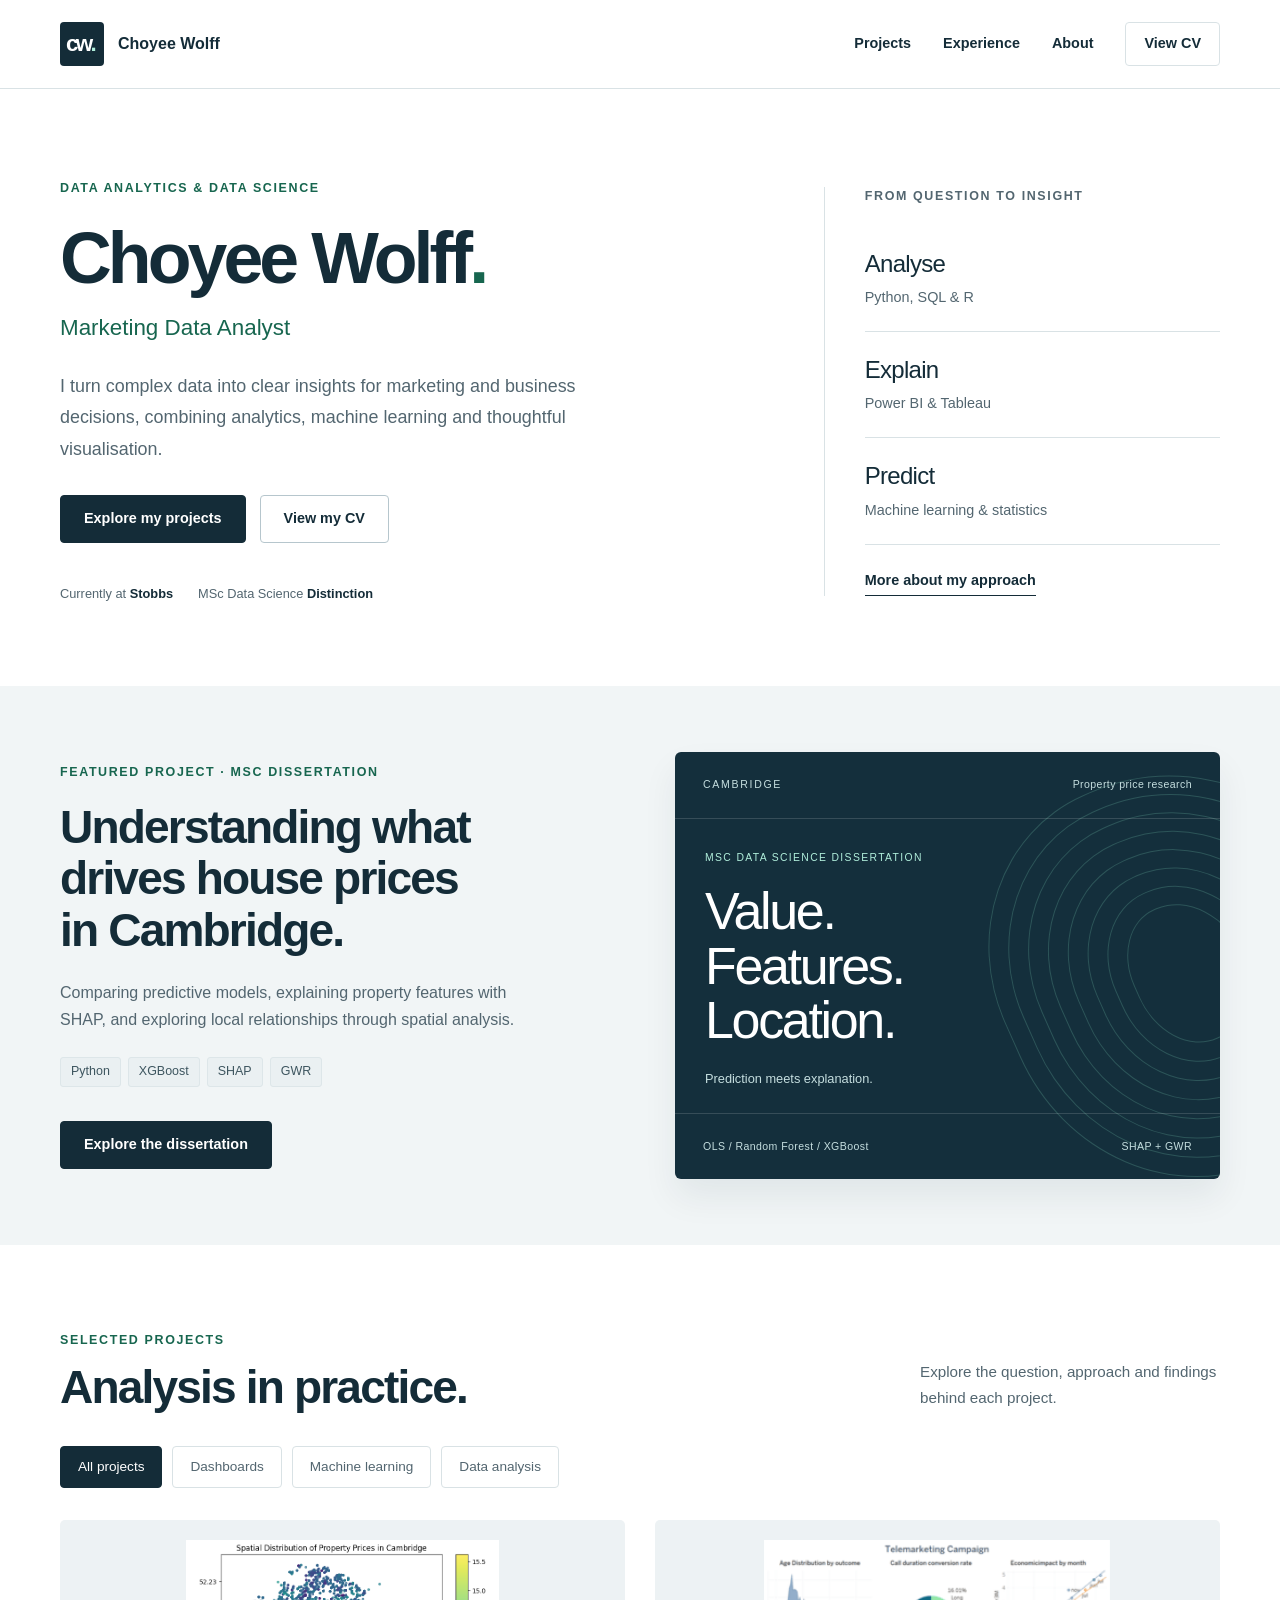
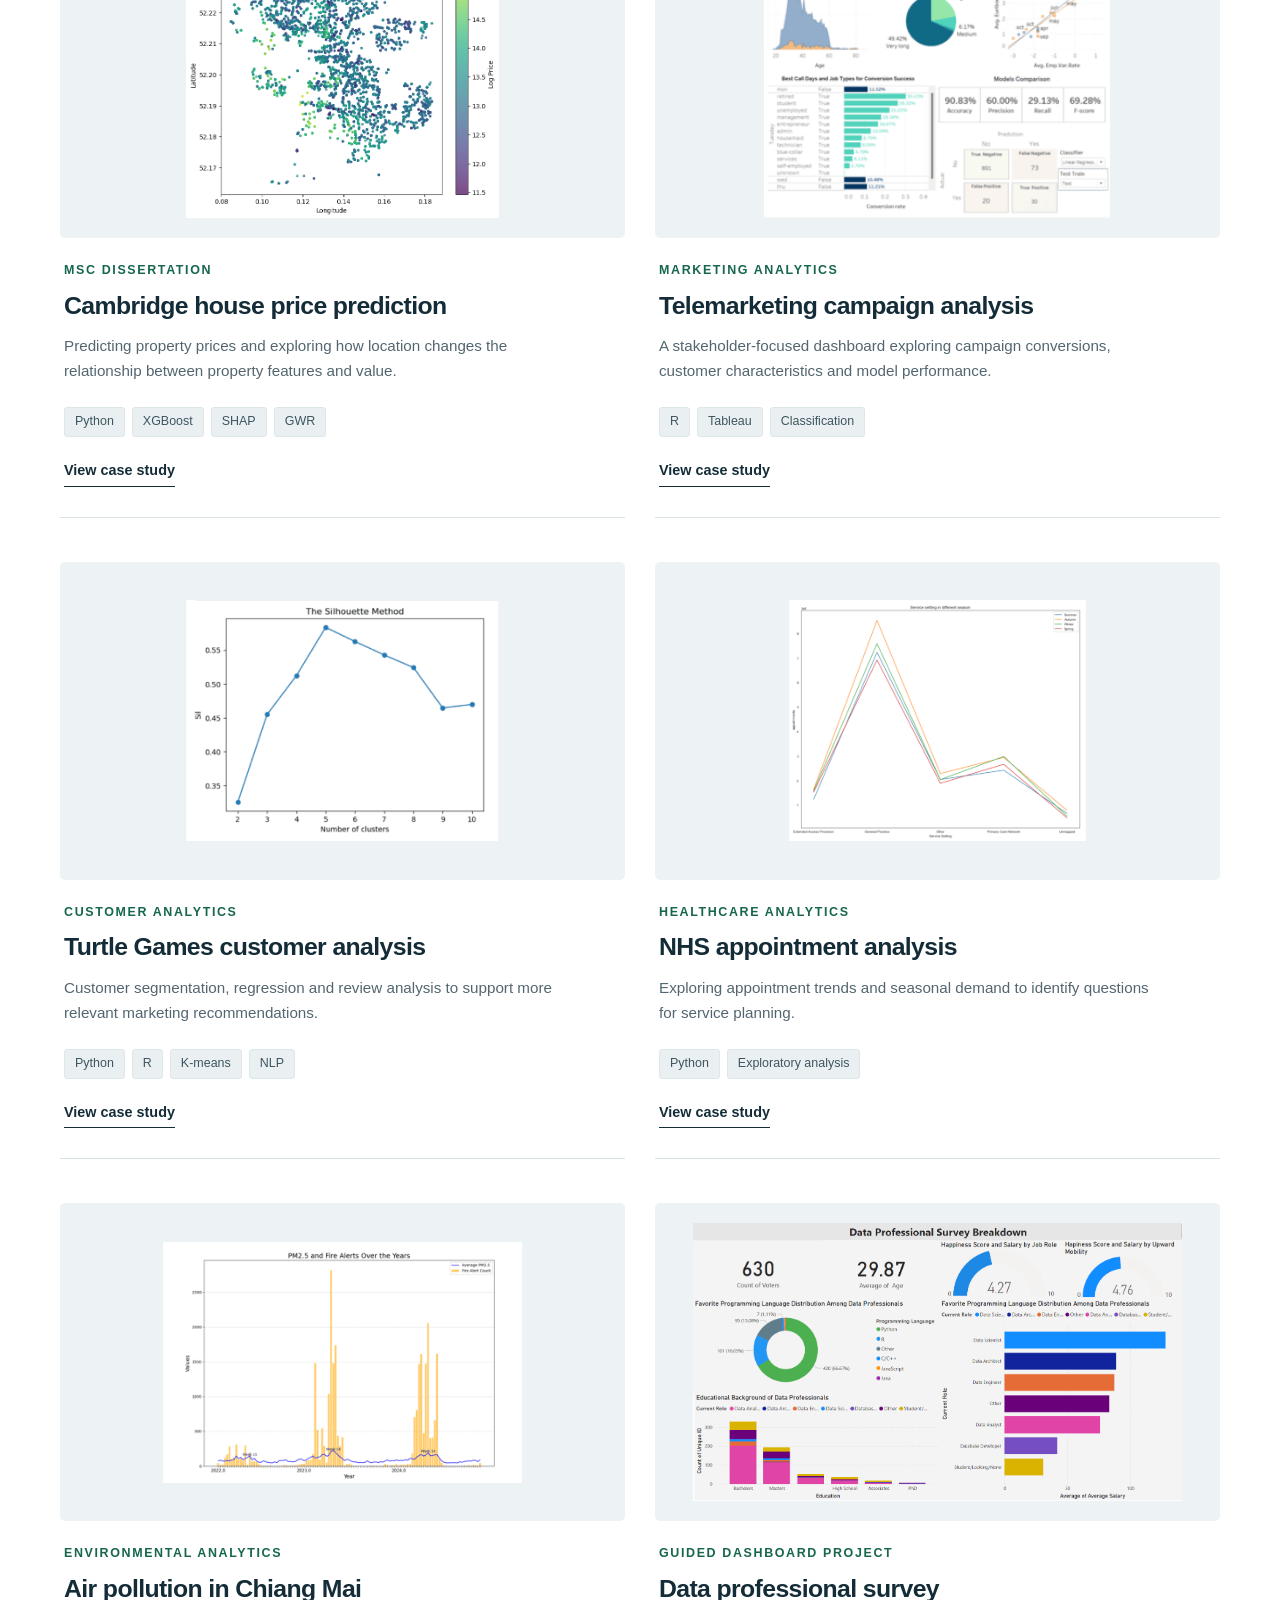
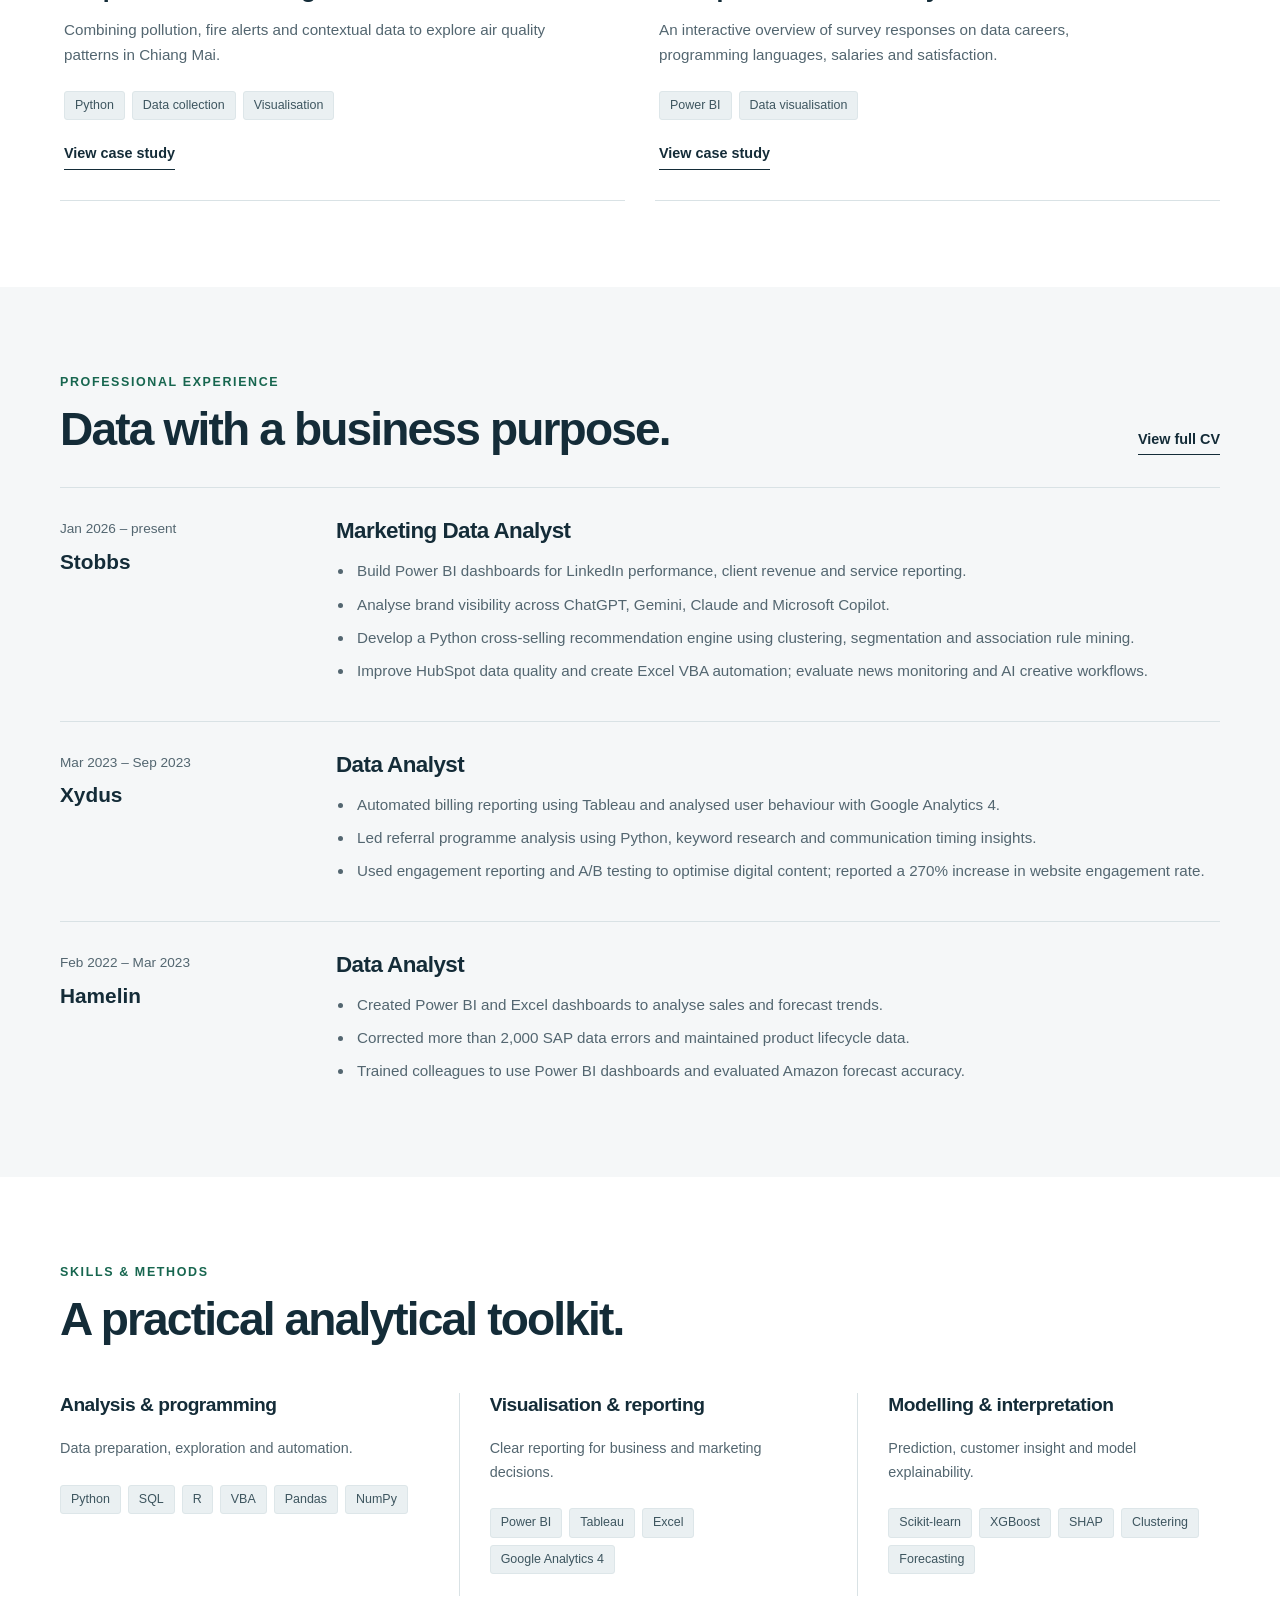
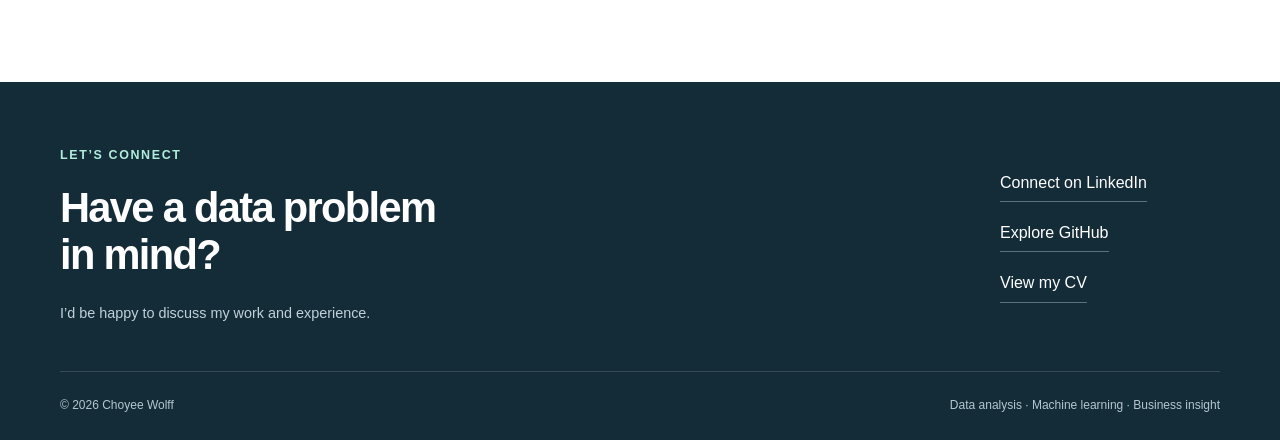
==== commit b1c49f38: "Redesign data portfolio and add Cambridge dissertation case study" ====
--- a/index.html
+++ b/index.html
@@ -1,195 +1,5 @@
-<!DOCTYPE HTML>
-<!--
-	Helios by HTML5 UP
-	html5up.net | @ajlkn
-	Free for personal and commercial use under the CCA 3.0 license (html5up.net/license)
--->
-<html>
-	<head>
-		<title>Helios by HTML5 UP</title>
-		<meta charset="utf-8" />
-		<meta name="viewport" content="width=device-width, initial-scale=1, user-scalable=no" />
-		<link rel="stylesheet" href="assets/css/main.css" />
-		<noscript><link rel="stylesheet" href="assets/css/noscript.css" /></noscript>
-	</head>
-	<body class="homepage is-preload">
-		<div id="page-wrapper">
-
-			<!-- Header -->
-				<div id="header">
-
-					<!-- Inner -->
-						<div class="inner">
-							<header>
-								<h1><a href="index.html" id="logo">Choyee Wolff</a></h1>
-								<hr />
-								<p>Currently pursuing my MSc in Data Science at the University of Essex.</p>
-							</header>
-							<footer>
-								<a href="about_me.html" class="button circled scrolly">About Me</a>
-							</footer>
-						</div>
-
-					<!-- Nav -->
-						<nav id="nav">
-							<ul>
-								<li><a href="index.html">Home</a></li>
-								<li><a href="about_me.html">About Me</a></li>
-								<li><a href="#skills">Skills</a></li>
-								<li><a href="#projects">Projects</a></li>
-
-							</ul>
-						</nav>
-
-				</div>
-
-			<!-- Banner -->
-				<section id="banner">
-					<header>
-						<h2>Projects</h2>
-						<p>
-							Discover a collection of data-driven projects demonstrating expertise in analytics, visualisation, and machine learning,
-							 using tools like Python, R, Tableau, and Power BI to address real-world challenges with strategic insights and effective decision-making.</p>
-					</header>
-				</section>
-
-			<!-- Main -->
-			<div class="wrapper style2">
-
-
-
-			</div>
-			<!-- Carousel -->
-				<section id="projects" class="carousel">
-					<div class="reel">
-
-						<article>
-							<a href="P.telemarketing.html" class="image featured"><img src="images/dataV.png" alt="" /></a>
-							<header>
-								<h3><a href="P.telemarketing.html">Telemarketing Dashboard</a></h3>
-							</header>
-							<p>Optimising sales with data-driven decisions using R and Tableau.</p>
-						</article>
-
-						<article>
-							<a href="P.pollution.html" class="image featured"><img src="images/dataP.png" alt="" /></a>
-							<header>
-								<h3><a href="P.pollution.html">Air Pollution Analysis System</a></h3>
-							</header>
-							<p>Collecting, processing, and visualising air pollution data using Python.</p>
-						</article>
-
-						<article>
-							<a href="P.alex.html" class="image featured"><img src="images/alexcon.png" alt="" /></a>
-							<header>
-								<h3><a href="P.alex.html">Data Professional PowerBI</a></h3>
-							</header>
-							<p>Power BI Dashboard: Survey insights on programming, roles, salaries.</p>
-						</article>
-
-						<article>
-							<a href="P.game.html" class="image featured"><img src="images/Game.png" alt="" /></a>
-							<header>
-								<h3><a href="P.game.html">Turtle Games Sales Analysis</a></h3>
-							</header>
-							<p>Sales trends and customer segments for Turtle Games using Python and R</p>
-						</article>
-
-						<article>
-							<a href="P.nhs.html" class="image featured"><img src="images/nhsProject.png" alt="" /></a>
-							<header>
-								<h3><a href="P.nhs.html">NHS Appointments Analysis</a></h3>
-							</header>
-							<p>Python analysis reduces missed NHS appointments and improves utilisation.</p>
-						</article>
-
-
-					</div>
-				</section>
-
-			
-	<!-- Skills -->
-	<div class="wrapper style1">
-
-		<section id="skills" class="container special">
-			<header>
-				<h2>Skills</h2>
-				</header>
-			<div class="row">
-				<article class="col-4 col-12-mobile special">
-					<header>
-						<h3>Data Analytics and Visualisation</h3>
-					</header>
-					<p>
-						With strong expertise in data cleaning and wrangling,
-						 I excel at handling and preprocessing large datasets to ensure accuracy 
-						 and reliability. My proficiency in tools such as <B>Tableau, Power BI, and Python</B> 
-						 libraries like <B>Matplotlib </B> and <B>Seaborn</B> allows me to create visually compelling and insightful dashboards.
-						 Additionally, I specialise in designing interactive dashboards that empower business decisions
-						 and effectively communicate complex data insights.</p>
-				</article>
-				<article class="col-4 col-12-mobile special">
-					<header>
-						<h3>Programming and Technical Skills</h3>
-					</header>
-					<p>
-						I am skilled in programming languages such as <B>Python</B> , with a focus on libraries like Pandas, NumPy, and Scikit-learn, as well as <B>SQL</B> for efficient data querying and analysis. 
-						My technical expertise includes <B>web scraping</B> using Python, particularly with BeautifulSoup, to extract and process data from dynamic and static web pages.
-						My experience extends to implementing <B>machine learning</B> techniques, including classification models, clustering methods, 
-						and predictive analytics.</p>
-				</article>
-				<article class="col-4 col-12-mobile special">
-					<header>
-						<h3>Soft Skills</h3>
-					</header>
-					<p>
-						My ability to communicate complex data findings in a clear and concise manner ensures that stakeholders can easily act on insights. I approach challenges with structured analytical methods, delivering impactful solutions to problems. As a collaborative team player, I have experience working within cross-functional teams to achieve shared objectives, making me an asset in dynamic and fast-paced environments.</p>
-				</article>
-			</div>
-		</section>
-
-	</div>
-				
-
-			<!-- Footer -->
-				<div id="footer">
-					<div class="container">
-						
-						<div class="row">
-							<div class="col-12">
-
-								<!-- Contact -->
-									<section class="contact">
-										<ul class="icons">
-											<li><a href="https://github.com/Choyee-Wolff" class="icon brands fa-github"><span class="label">Github</span></a></li>
-											<li><a href="https://www.linkedin.com/in/ch00yee/" class="icon brands fa-linkedin-in"><span class="label">Linkedin</span></a></li>
-										</ul>
-									</section>
-
-								<!-- Copyright -->
-									<div class="copyright">
-										<ul class="menu">
-											<li>&copy; Untitled. All rights reserved.</li><li>Design: <a href="http://html5up.net">HTML5 UP</a></li>
-										</ul>
-									</div>
-
-							</div>
-
-						</div>
-					</div>
-				</div>
-
-		</div>
-
-		<!-- Scripts -->
-			<script src="assets/js/jquery.min.js"></script>
-			<script src="assets/js/jquery.dropotron.min.js"></script>
-			<script src="assets/js/jquery.scrolly.min.js"></script>
-			<script src="assets/js/jquery.scrollex.min.js"></script>
-			<script src="assets/js/browser.min.js"></script>
-			<script src="assets/js/breakpoints.min.js"></script>
-			<script src="assets/js/util.js"></script>
-			<script src="assets/js/main.js"></script>
-
-	</body>
-</html>+<!doctype html><html lang="en"><head><meta charset="utf-8"><meta name="viewport" content="width=device-width,initial-scale=1"><title>Data Analyst &amp; Data Science Portfolio | Choyee Wolff</title><meta name="description" content="Choyee Wolff is a Marketing Data Analyst at Stobbs and an MSc Data Science graduate with Distinction. Explore projects in analytics, machine learning and visualisation."><meta name="theme-color" content="#142c38"><link rel="icon" href="assets/favicon.svg" type="image/svg+xml"><link rel="stylesheet" href="assets/portfolio.css"><script src="assets/portfolio.js" defer></script></head><body><a class="skip" href="#main">Skip to content</a><header class="site-header"><div class="container nav-wrap"><a class="brand" href="index.html" aria-label="Choyee Wolff home"><span class="monogram" aria-hidden="true">cw<span>.</span></span><span>Choyee Wolff</span></a><nav aria-label="Main navigation"><a  href="index.html#projects">Projects</a><a  href="index.html#experience">Experience</a><a  href="about_me.html">About</a><a class="nav-cv"  href="cv.html">View CV</a></nav></div></header><main id="main"><section class="hero container"><div class="hero-copy"><p class="eyebrow">Data analytics &amp; data science</p><h1>Choyee Wolff<span class="title-dot">.</span></h1><p class="hero-role">Marketing Data Analyst</p><p class="hero-description">I turn complex data into clear insights for marketing and business decisions, combining analytics, machine learning and thoughtful visualisation.</p><div class="actions"><a class="button" href="#projects">Explore my projects</a><a class="button secondary" href="cv.html">View my CV</a></div><div class="hero-note"><span>Currently at <strong>Stobbs</strong></span><span>MSc Data Science <strong>Distinction</strong></span></div></div><aside class="hero-aside"><p class="eyebrow">From question to insight</p><div class="expertise-line"><span>Analyse</span><p>Python, SQL &amp; R</p></div><div class="expertise-line"><span>Explain</span><p>Power BI &amp; Tableau</p></div><div class="expertise-line"><span>Predict</span><p>Machine learning &amp; statistics</p></div><a class="text-link" href="about_me.html">More about my approach</a></aside></section>
+<section class="featured-section"><div class="container featured"><div class="featured-copy"><p class="eyebrow">Featured project · MSc dissertation</p><h2>Understanding what<br>drives house prices<br>in Cambridge.</h2><p>Comparing predictive models, explaining property features with SHAP, and exploring local relationships through spatial analysis.</p><ul class="tags" aria-label="Tools and methods"><li>Python</li><li>XGBoost</li><li>SHAP</li><li>GWR</li></ul><a class="button" href="P.cambridge.html">Explore the dissertation</a></div><div class="research-visual" aria-label="Project focus: predictive models, explainability and spatial analysis"><div class="visual-top"><span>CAMBRIDGE</span><span>Property price research</span></div><div class="contours" aria-hidden="true"><i></i><i></i><i></i><i></i><i></i><i></i><i></i><i></i></div><div class="visual-caption"><span>MSc Data Science dissertation</span><strong>Value. <br>Features. <br>Location.</strong><p>Prediction meets explanation.</p></div><div class="visual-bottom"><span>OLS / Random Forest / XGBoost</span><span>SHAP + GWR</span></div></div></div></section>
+<section id="projects" class="section container"><div class="section-heading"><div><p class="eyebrow">Selected projects</p><h2>Analysis in practice.</h2></div><p>Explore the question, approach and findings behind each project.</p></div><div class="filters" hidden role="group" aria-label="Filter projects"><button type="button" data-filter="all" aria-pressed="true">All projects</button><button type="button" data-filter="Dashboards" aria-pressed="false">Dashboards</button><button type="button" data-filter="Machine learning" aria-pressed="false">Machine learning</button><button type="button" data-filter="Data analysis" aria-pressed="false">Data analysis</button></div><p class="sr-only" id="filter-status" role="status" aria-live="polite"></p><div class="project-grid"><article class="project-card" data-category="Machine learning"><a class="project-image" href="P.cambridge.html" tabindex="-1" aria-hidden="true"><img src="images/cambridge-prices.png" alt="" loading="lazy" width="800" height="450"></a><div class="project-copy"><p class="eyebrow">MSc dissertation</p><h3><a href="P.cambridge.html">Cambridge house price prediction</a></h3><p>Predicting property prices and exploring how location changes the relationship between property features and value.</p><ul class="tags" aria-label="Tools and methods"><li>Python</li><li>XGBoost</li><li>SHAP</li><li>GWR</li></ul><a class="text-link" href="P.cambridge.html">View case study<span class="sr-only">: Cambridge house price prediction</span></a></div></article><article class="project-card" data-category="Dashboards"><a class="project-image" href="P.telemarketing.html" tabindex="-1" aria-hidden="true"><img src="images/dataV.png" alt="" loading="lazy" width="800" height="450"></a><div class="project-copy"><p class="eyebrow">Marketing analytics</p><h3><a href="P.telemarketing.html">Telemarketing campaign analysis</a></h3><p>A stakeholder-focused dashboard exploring campaign conversions, customer characteristics and model performance.</p><ul class="tags" aria-label="Tools and methods"><li>R</li><li>Tableau</li><li>Classification</li></ul><a class="text-link" href="P.telemarketing.html">View case study<span class="sr-only">: Telemarketing campaign analysis</span></a></div></article><article class="project-card" data-category="Machine learning"><a class="project-image" href="P.game.html" tabindex="-1" aria-hidden="true"><img src="images/game4.png" alt="" loading="lazy" width="800" height="450"></a><div class="project-copy"><p class="eyebrow">Customer analytics</p><h3><a href="P.game.html">Turtle Games customer analysis</a></h3><p>Customer segmentation, regression and review analysis to support more relevant marketing recommendations.</p><ul class="tags" aria-label="Tools and methods"><li>Python</li><li>R</li><li>K-means</li><li>NLP</li></ul><a class="text-link" href="P.game.html">View case study<span class="sr-only">: Turtle Games customer analysis</span></a></div></article><article class="project-card" data-category="Data analysis"><a class="project-image" href="P.nhs.html" tabindex="-1" aria-hidden="true"><img src="images/nhs2.png" alt="" loading="lazy" width="800" height="450"></a><div class="project-copy"><p class="eyebrow">Healthcare analytics</p><h3><a href="P.nhs.html">NHS appointment analysis</a></h3><p>Exploring appointment trends and seasonal demand to identify questions for service planning.</p><ul class="tags" aria-label="Tools and methods"><li>Python</li><li>Exploratory analysis</li></ul><a class="text-link" href="P.nhs.html">View case study<span class="sr-only">: NHS appointment analysis</span></a></div></article><article class="project-card" data-category="Data analysis"><a class="project-image" href="P.pollution.html" tabindex="-1" aria-hidden="true"><img src="images/pollution5.png" alt="" loading="lazy" width="800" height="450"></a><div class="project-copy"><p class="eyebrow">Environmental analytics</p><h3><a href="P.pollution.html">Air pollution in Chiang Mai</a></h3><p>Combining pollution, fire alerts and contextual data to explore air quality patterns in Chiang Mai.</p><ul class="tags" aria-label="Tools and methods"><li>Python</li><li>Data collection</li><li>Visualisation</li></ul><a class="text-link" href="P.pollution.html">View case study<span class="sr-only">: Air pollution in Chiang Mai</span></a></div></article><article class="project-card" data-category="Dashboards"><a class="project-image" href="P.alex.html" tabindex="-1" aria-hidden="true"><img src="images/alex1.png" alt="" loading="lazy" width="800" height="450"></a><div class="project-copy"><p class="eyebrow">Guided dashboard project</p><h3><a href="P.alex.html">Data professional survey</a></h3><p>An interactive overview of survey responses on data careers, programming languages, salaries and satisfaction.</p><ul class="tags" aria-label="Tools and methods"><li>Power BI</li><li>Data visualisation</li></ul><a class="text-link" href="P.alex.html">View case study<span class="sr-only">: Data professional survey</span></a></div></article></div></section>
+<section id="experience" class="experience-section section"><div class="container"><div class="section-heading"><div><p class="eyebrow">Professional experience</p><h2>Data with a business purpose.</h2></div><a class="text-link" href="cv.html">View full CV</a></div><div class="roles"><article class="role"><div><p class="role-date">Jan 2026 – present</p><p class="company">Stobbs</p></div><div><h3>Marketing Data Analyst</h3><ul><li>Build Power BI dashboards for LinkedIn performance, client revenue and service reporting.</li><li>Analyse brand visibility across ChatGPT, Gemini, Claude and Microsoft Copilot.</li><li>Develop a Python cross-selling recommendation engine using clustering, segmentation and association rule mining.</li><li>Improve HubSpot data quality and create Excel VBA automation; evaluate news monitoring and AI creative workflows.</li></ul></div></article><article class="role"><div><p class="role-date">Mar 2023 – Sep 2023</p><p class="company">Xydus</p></div><div><h3>Data Analyst</h3><ul><li>Automated billing reporting using Tableau and analysed user behaviour with Google Analytics 4.</li><li>Led referral programme analysis using Python, keyword research and communication timing insights.</li><li>Used engagement reporting and A/B testing to optimise digital content; reported a 270% increase in website engagement rate.</li></ul></div></article><article class="role"><div><p class="role-date">Feb 2022 – Mar 2023</p><p class="company">Hamelin</p></div><div><h3>Data Analyst</h3><ul><li>Created Power BI and Excel dashboards to analyse sales and forecast trends.</li><li>Corrected more than 2,000 SAP data errors and maintained product lifecycle data.</li><li>Trained colleagues to use Power BI dashboards and evaluated Amazon forecast accuracy.</li></ul></div></article></div></div></section>
+<section id="skills" class="section container"><div class="section-heading"><div><p class="eyebrow">Skills &amp; methods</p><h2>A practical analytical toolkit.</h2></div></div><div class="skill-grid"><article><h3>Analysis &amp; programming</h3><p>Data preparation, exploration and automation.</p><ul class="tags" aria-label="Tools and methods"><li>Python</li><li>SQL</li><li>R</li><li>VBA</li><li>Pandas</li><li>NumPy</li></ul></article><article><h3>Visualisation &amp; reporting</h3><p>Clear reporting for business and marketing decisions.</p><ul class="tags" aria-label="Tools and methods"><li>Power BI</li><li>Tableau</li><li>Excel</li><li>Google Analytics 4</li></ul></article><article><h3>Modelling &amp; interpretation</h3><p>Prediction, customer insight and model explainability.</p><ul class="tags" aria-label="Tools and methods"><li>Scikit-learn</li><li>XGBoost</li><li>SHAP</li><li>Clustering</li><li>Forecasting</li></ul></article></div></section></main><footer class="site-footer"><div class="container"><div class="footer-top"><div><p class="eyebrow">Let’s connect</p><h2>Have a data problem<br>in mind?</h2><p>I’d be happy to discuss my work and experience.</p></div><div class="footer-links"><a href="https://www.linkedin.com/in/ch00yee/">Connect on LinkedIn</a><a href="https://github.com/Choyee-Wolff">Explore GitHub</a><a href="cv.html">View my CV</a></div></div><div class="footer-bottom"><span>© 2026 Choyee Wolff</span><span>Data analysis · Machine learning · Business insight</span></div></div></footer></body></html>
--- a/assets/portfolio.css
+++ b/assets/portfolio.css
@@ -0,0 +1,12 @@
+:root{--ink:#142c38;--muted:#536670;--accent:#17664f;--mint:#b0eedb;--paper:#fff;--soft:#f1f5f6;--line:#d9e2e5;--max:1160px}
+*{box-sizing:border-box}html{scroll-behavior:smooth;scroll-padding-top:110px}body{margin:0;background:var(--paper);color:var(--ink);font-family:Inter,"Segoe UI",Arial,sans-serif;font-size:16px;line-height:1.65}a{color:inherit;text-decoration:none}a:hover{text-decoration:underline;text-underline-offset:5px}button{font:inherit;cursor:pointer}img{display:block;max-width:100%;height:auto}h1,h2,h3,p,ul{margin-top:0}h1,h2,h3{font-weight:600;line-height:1.12;letter-spacing:-.04em}h1{font-size:clamp(2.7rem,5.6vw,5rem);margin-bottom:20px}h2{font-size:clamp(2rem,3.6vw,3.1rem);margin-bottom:24px}h3{font-size:1.4rem;letter-spacing:-.025em}p{margin-bottom:24px}.container{width:min(var(--max),calc(100% - 96px));margin-inline:auto}.eyebrow{text-transform:uppercase;letter-spacing:.13em;font-size:.78rem;font-weight:700;line-height:1.5;margin-bottom:20px;color:var(--accent)}.sr-only{position:absolute;width:1px;height:1px;overflow:hidden;clip-path:inset(50%);white-space:nowrap}.skip{position:fixed;top:-100px;left:20px;padding:14px;background:var(--ink);color:white;z-index:20}.skip:focus{top:12px}a:focus-visible,button:focus-visible{outline:3px solid #2c8068;outline-offset:5px}[hidden]{display:none!important}
+.site-header{background:#ffffffed;border-bottom:1px solid var(--line);position:sticky;top:0;z-index:10;backdrop-filter:blur(14px)}.nav-wrap{display:flex;align-items:center;justify-content:space-between;min-height:88px;gap:24px}.brand{display:flex;align-items:center;gap:14px;font-weight:600}.brand:hover{text-decoration:none}.monogram{display:inline-flex;align-items:center;justify-content:center;background:var(--ink);color:white;width:44px;height:44px;font-size:1.4rem;letter-spacing:-.12em;border-radius:4px;padding-right:4px}.monogram span{color:var(--mint)}.nav-wrap nav{display:flex;align-items:center;gap:32px;font-size:.9rem;font-weight:600}.nav-wrap nav a[aria-current]{color:var(--accent)}.nav-cv{border:1px solid var(--line);padding:9px 18px;border-radius:4px}
+.hero{display:grid;grid-template-columns:1.65fr 1fr;gap:110px;padding-block:90px 82px;align-items:center}.hero h1{letter-spacing:-.055em;margin-bottom:12px}.title-dot{color:var(--accent)}.hero-role{font-size:1.4rem;color:var(--accent);font-weight:500;margin-bottom:24px}.hero-description{max-width:600px;font-size:1.12rem;color:var(--muted);line-height:1.75}.actions{display:flex;align-items:center;flex-wrap:wrap;gap:14px;margin-block:30px}.button{display:inline-flex;justify-content:center;align-items:center;min-height:48px;padding:12px 23px;background:var(--ink);border:1px solid var(--ink);border-radius:4px;color:white;font-size:.9rem;font-weight:600;line-height:1.5;transition:background .15s}.button:hover{background:#245064;text-decoration:none}.button.secondary{background:white;color:var(--ink);border-color:#b6c6cd}.button.secondary:hover{background:var(--soft)}.hero-note{display:flex;flex-wrap:wrap;gap:10px 25px;font-size:.8rem;color:var(--muted);padding-top:10px}.hero-note strong{color:var(--ink)}.hero-aside{border-left:1px solid var(--line);padding-left:40px}.hero-aside>.eyebrow{color:var(--muted)}.expertise-line{border-bottom:1px solid var(--line);padding:18px 0}.expertise-line span{font-size:1.5rem;font-weight:500;letter-spacing:-.03em}.expertise-line p{color:var(--muted);font-size:.9rem;margin:3px 0}.hero-aside .text-link{margin-top:24px}.text-link{display:inline-block;font-size:.9rem;font-weight:600;border-bottom:1px solid var(--ink);padding-bottom:3px}.text-link:hover{text-decoration:none;color:var(--accent);border-color:var(--accent)}
+.featured-section{background:var(--soft);padding-block:66px}.featured{display:grid;grid-template-columns:1fr 1fr;align-items:center;gap:70px}.featured-copy p:not(.eyebrow){color:var(--muted);max-width:480px}.featured-copy .button{margin-top:12px}.tags{display:flex;flex-wrap:wrap;gap:7px;list-style:none;padding:0;margin-bottom:22px}.tags li{font-size:.78rem;font-weight:500;line-height:1.4;color:#3d555f;background:#eaf0f2;border:1px solid #dde6e9;padding:5px 10px;border-radius:3px}.research-visual{position:relative;overflow:hidden;background:#142f3c;color:#fff;min-height:410px;border-radius:6px;box-shadow:0 18px 35px #142c3812}.visual-top,.visual-bottom{position:relative;z-index:1;padding:24px 28px;display:flex;justify-content:space-between;gap:18px;font-size:.66rem;letter-spacing:.04em;color:#c5dedf}.visual-top{border-bottom:1px solid #ffffff25}.visual-top>span:first-child{letter-spacing:.16em}.visual-caption{position:relative;z-index:1;padding:24px 30px}.visual-caption>span{text-transform:uppercase;font-size:.65rem;letter-spacing:.13em;color:var(--mint)}.visual-caption strong{display:block;font-weight:500;font-size:3.25rem;letter-spacing:-.045em;line-height:1.05;margin-top:15px}.visual-caption p{font-size:.8rem;margin-top:20px;margin-bottom:0;color:#c5dedf}.visual-bottom{border-top:1px solid #ffffff25}.contours{position:absolute;width:380px;height:410px;right:-160px;top:15px;transform:rotate(-24deg)}.contours i{position:absolute;inset:0;border:1px solid #76c3ac40;border-radius:43% 55% 35% 48%}.contours i:nth-child(2){inset:19px}.contours i:nth-child(3){inset:38px}.contours i:nth-child(4){inset:57px}.contours i:nth-child(5){inset:76px}.contours i:nth-child(6){inset:95px}.contours i:nth-child(7){inset:114px}.contours i:nth-child(8){inset:133px}
+.section{padding-block:86px}.section-heading{display:flex;align-items:end;justify-content:space-between;gap:50px;margin-bottom:32px}.section-heading h2{margin-bottom:0}.section-heading p:not(.eyebrow){max-width:300px;margin-bottom:4px;color:var(--muted);font-size:.95rem}.section-heading .eyebrow{margin-bottom:12px}.filters{display:flex;gap:10px;flex-wrap:wrap;margin-block:32px}.filters button{border:1px solid var(--line);border-radius:4px;padding:9px 17px;background:white;color:var(--muted);font-size:.85rem}.filters button[aria-pressed=true]{background:var(--ink);color:white;border-color:var(--ink)}.filters button:hover{border-color:var(--ink)}.project-grid{display:grid;grid-template-columns:1fr 1fr;gap:44px 30px}.project-card{min-width:0;border-bottom:1px solid var(--line);padding-bottom:30px}.project-image{display:flex;align-items:center;justify-content:center;aspect-ratio:16/9;background:#edf2f4;overflow:hidden;border-radius:5px}.project-image img{width:100%;height:100%;object-fit:contain;padding:20px;transition:transform .2s}.project-image:hover img{transform:scale(1.025)}.project-copy{padding:23px 4px 0}.project-copy .eyebrow{margin-bottom:12px}.project-copy h3{margin-bottom:14px;font-size:1.55rem}.project-copy p:not(.eyebrow){color:var(--muted);font-size:.95rem;max-width:490px}.project-copy .tags{margin-bottom:20px}.experience-section{background:#f5f7f8}.role{display:grid;grid-template-columns:230px 1fr;gap:46px;border-top:1px solid var(--line);padding-block:30px}.role:last-child{padding-bottom:0}.role-date{color:var(--muted);font-size:.85rem;margin-bottom:4px}.company{font-size:1.3rem;font-weight:600;margin-bottom:0}.role h3{margin-bottom:15px}.role ul{padding-left:18px;margin-bottom:0;color:var(--muted);font-size:.95rem}.role li{padding-left:3px;margin-bottom:8px}.skill-grid{display:grid;grid-template-columns:repeat(3,1fr);gap:36px;padding-top:15px}.skill-grid article+article{border-left:1px solid var(--line);padding-left:30px}.skill-grid h3{font-size:1.2rem;line-height:1.3}.skill-grid p{color:var(--muted);font-size:.9rem}.site-footer{background:var(--ink);color:#fff;padding-block:64px 24px}.site-footer .eyebrow{color:var(--mint)}.footer-top{display:flex;justify-content:space-between;gap:50px;padding-bottom:45px}.footer-top h2{font-size:2.6rem}.footer-top p:not(.eyebrow){color:#c1d1d9;font-size:.9rem;margin-bottom:0}.footer-links{display:flex;flex-direction:column;gap:18px;align-items:start;justify-content:center;min-width:220px;font-size:1rem}.footer-links a{border-bottom:1px solid #5b727e;padding-bottom:5px}.footer-bottom{display:flex;justify-content:space-between;gap:20px;border-top:1px solid #ffffff25;padding-top:24px;color:#b4c7d0;font-size:.75rem}
+.case-hero{padding-block:45px 55px}.breadcrumb{margin-bottom:36px;color:var(--muted)}.case-hero h1{max-width:950px;font-size:clamp(2.5rem,5vw,4.4rem)}.case-lead{font-size:1.2rem;color:var(--muted);max-width:820px}.case-cover{background:var(--soft);padding:34px;border-radius:5px;display:flex;justify-content:center}.case-cover img{max-height:530px;object-fit:contain}.research-cover{max-width:1160px}.research-cover .research-visual{min-height:350px}.research-cover .visual-caption strong{font-size:3.7rem}.research-cover .contours{right:60px;width:500px;height:500px;top:-10px}.research-cover .visual-caption strong br{display:none}.research-cover .visual-caption strong{word-spacing:.2em}.case-body{display:grid;grid-template-columns:230px 1fr;gap:70px;padding-block:70px 90px}.case-index nav{display:flex;flex-direction:column;gap:16px;font-size:.85rem;color:var(--muted)}.case-index{align-self:start;position:sticky;top:120px}.case-content{min-width:0;max-width:800px}.case-content section{margin-bottom:44px}.case-content h2{font-size:1.8rem;margin-bottom:20px}.case-content h3{font-size:1.15rem;letter-spacing:-.01em;margin-top:26px;margin-bottom:12px}.case-content p{color:var(--muted)}figure{margin:28px 0 40px}figure img{border:1px solid var(--line);width:100%;background:white}figcaption{color:var(--muted);font-size:.8rem;margin-top:12px}.case-end{border-top:1px solid var(--line);padding-top:28px;display:flex;flex-wrap:wrap;align-items:center;gap:24px}.about-hero{padding-block:75px 45px}.about-hero h1{font-size:clamp(2.6rem,5vw,4.2rem)}.about-layout{display:grid;grid-template-columns:1.7fr 1fr;gap:80px;padding-bottom:90px}.about-layout p{color:var(--muted)}.about-layout h2{font-size:1.8rem;margin-top:28px}.education-panel{background:var(--soft);border-radius:5px;padding:35px;align-self:start}.education-panel h3{font-size:1.2rem;margin-bottom:10px}.education-panel p{font-size:.9rem}.cv-document{max-width:1040px;padding-block:65px 80px}.cv-heading{display:flex;justify-content:space-between;align-items:start;gap:30px;border-bottom:1px solid var(--line);margin-bottom:40px;padding-bottom:20px}.cv-heading h1{font-size:3.4rem}.cv-heading .hero-role{margin-bottom:12px}.cv-heading a{text-decoration:underline;text-underline-offset:4px}.cv-document section{margin-bottom:40px}.cv-document section>h2{font-size:1.7rem;border-bottom:1px solid var(--line);padding-bottom:12px}.cv-document section>p,.cv-education p{color:var(--muted)}.cv-document .role{grid-template-columns:210px 1fr;gap:30px}.cv-document h3{font-size:1.2rem}.cv-education h3{margin-bottom:6px}.cv-education p{margin-bottom:22px}.cv-document section>ul{color:var(--muted)}
+@media(min-width:1500px){.hero{padding-block:105px}.featured-section{padding-block:80px}}
+@media(max-width:1000px){.container{width:calc(100% - 56px)}.hero{gap:45px;grid-template-columns:1.6fr 1fr;padding-block:65px}.hero-aside{padding-left:26px}.featured{gap:40px}.featured h2{font-size:2.5rem}.section-heading{gap:25px}.skill-grid{gap:22px}.skill-grid article+article{padding-left:22px}.case-body{gap:35px;grid-template-columns:180px 1fr}.about-layout{gap:40px}}
+@media(max-width:720px){html{scroll-padding-top:130px}.container{width:calc(100% - 40px)}.nav-wrap{padding-block:14px;min-height:0;gap:12px;flex-wrap:wrap}.brand{font-size:.95rem}.monogram{width:34px;height:34px;font-size:1.2rem}.nav-wrap nav{width:100%;justify-content:space-between;gap:10px;font-size:.83rem}.nav-cv{padding:5px 13px}.hero{display:block;padding-block:48px}.hero h1{font-size:3.1rem}.hero-role{font-size:1.2rem}.hero-description{font-size:1rem}.hero-note{font-size:.8rem;gap:8px;flex-direction:column}.hero-aside{margin-top:40px;padding-left:0;border-left:0;display:grid;grid-template-columns:repeat(3,1fr);gap:12px}.hero-aside>.eyebrow,.hero-aside>.text-link{grid-column:1/-1}.hero-aside>.eyebrow{margin-bottom:0}.hero-aside>.text-link{justify-self:start;margin-top:8px}.expertise-line{padding-block:8px 12px}.expertise-line span{font-size:1.2rem}.expertise-line p{font-size:.8rem;line-height:1.5}.featured-section{padding-block:40px}.featured{grid-template-columns:1fr;gap:32px}.featured h2{font-size:2.3rem}.research-visual{min-height:380px}.visual-top,.visual-bottom{padding:20px;font-size:.6rem}.visual-caption{padding:20px}.visual-caption strong{font-size:3rem}.section{padding-block:52px}.section-heading{display:block;margin-bottom:26px}.section-heading p:not(.eyebrow){margin-top:20px;max-width:100%}.section-heading>.text-link{margin-top:20px}.filters{gap:8px;margin-block:25px}.filters button{font-size:.8rem;padding:8px 12px}.project-grid{grid-template-columns:1fr;gap:30px}.project-copy h3{font-size:1.45rem}.role{grid-template-columns:1fr;gap:16px;padding-block:26px}.role ul{font-size:.9rem}.skill-grid{grid-template-columns:1fr;gap:24px}.skill-grid article+article{border-left:0;border-top:1px solid var(--line);padding:24px 0 0}.skill-grid article .tags{margin-bottom:0}.footer-top{display:block;padding-bottom:30px}.footer-top h2{font-size:2.3rem}.footer-links{margin-top:32px;gap:16px}.footer-bottom{flex-direction:column;gap:8px}.case-hero{padding-block:30px 35px}.case-hero h1{font-size:2.6rem}.case-lead{font-size:1.06rem}.case-cover{padding:15px}.case-body{display:block;padding-block:35px 50px}.case-index{position:static;border-bottom:1px solid var(--line);padding-bottom:25px;margin-bottom:30px}.case-index nav{flex-direction:row;flex-wrap:wrap;gap:12px 20px}.research-cover .visual-caption strong{font-size:2.8rem}.research-cover .visual-caption strong br{display:block}.research-cover .contours{right:-240px}.about-hero{padding-block:45px 25px}.about-layout{grid-template-columns:1fr;gap:30px;padding-bottom:50px}.education-panel{padding:26px}.cv-document{padding-block:40px}.cv-heading{display:block}.cv-heading h1{font-size:2.8rem}.cv-document .role{grid-template-columns:1fr;gap:12px}.cv-heading .button{margin-top:10px}}
+@media(prefers-reduced-motion:reduce){html{scroll-behavior:auto}*,*::before,*::after{transition:none!important}}
+@media print{@page{size:A4;margin:16mm}body{font-size:10pt;color:#000;line-height:1.45;background:white}.site-header,.site-footer,.print-button,.skip{display:none!important}.container{width:100%;max-width:none}.cv-document{padding:0}.cv-heading{margin-bottom:20px;padding-bottom:10px}.cv-heading h1{font-size:25pt}.cv-heading .hero-role{font-size:13pt}.cv-heading .eyebrow{margin-bottom:8px}.cv-document section{margin-bottom:20px}.cv-document section>h2{font-size:15pt;margin-bottom:12px;padding-bottom:6px;break-after:avoid}.cv-document h3{font-size:11pt;break-after:avoid}.cv-document p,.cv-document li{font-size:10pt}.cv-document .role{display:grid;grid-template-columns:150px 1fr;gap:20px;padding-block:15px;break-inside:avoid}.cv-document .role ul{font-size:10pt}.role-date{font-size:9pt}.company{font-size:11pt}.cv-document p{margin-bottom:10px}.eyebrow{font-size:9pt;color:#000}.cv-document a{color:#000}.cv-education h3{margin-bottom:4px}.cv-education p{margin-bottom:12px}h1,h2,h3{color:#000}.cv-document section>p,.cv-education p,.role ul{color:#222}}
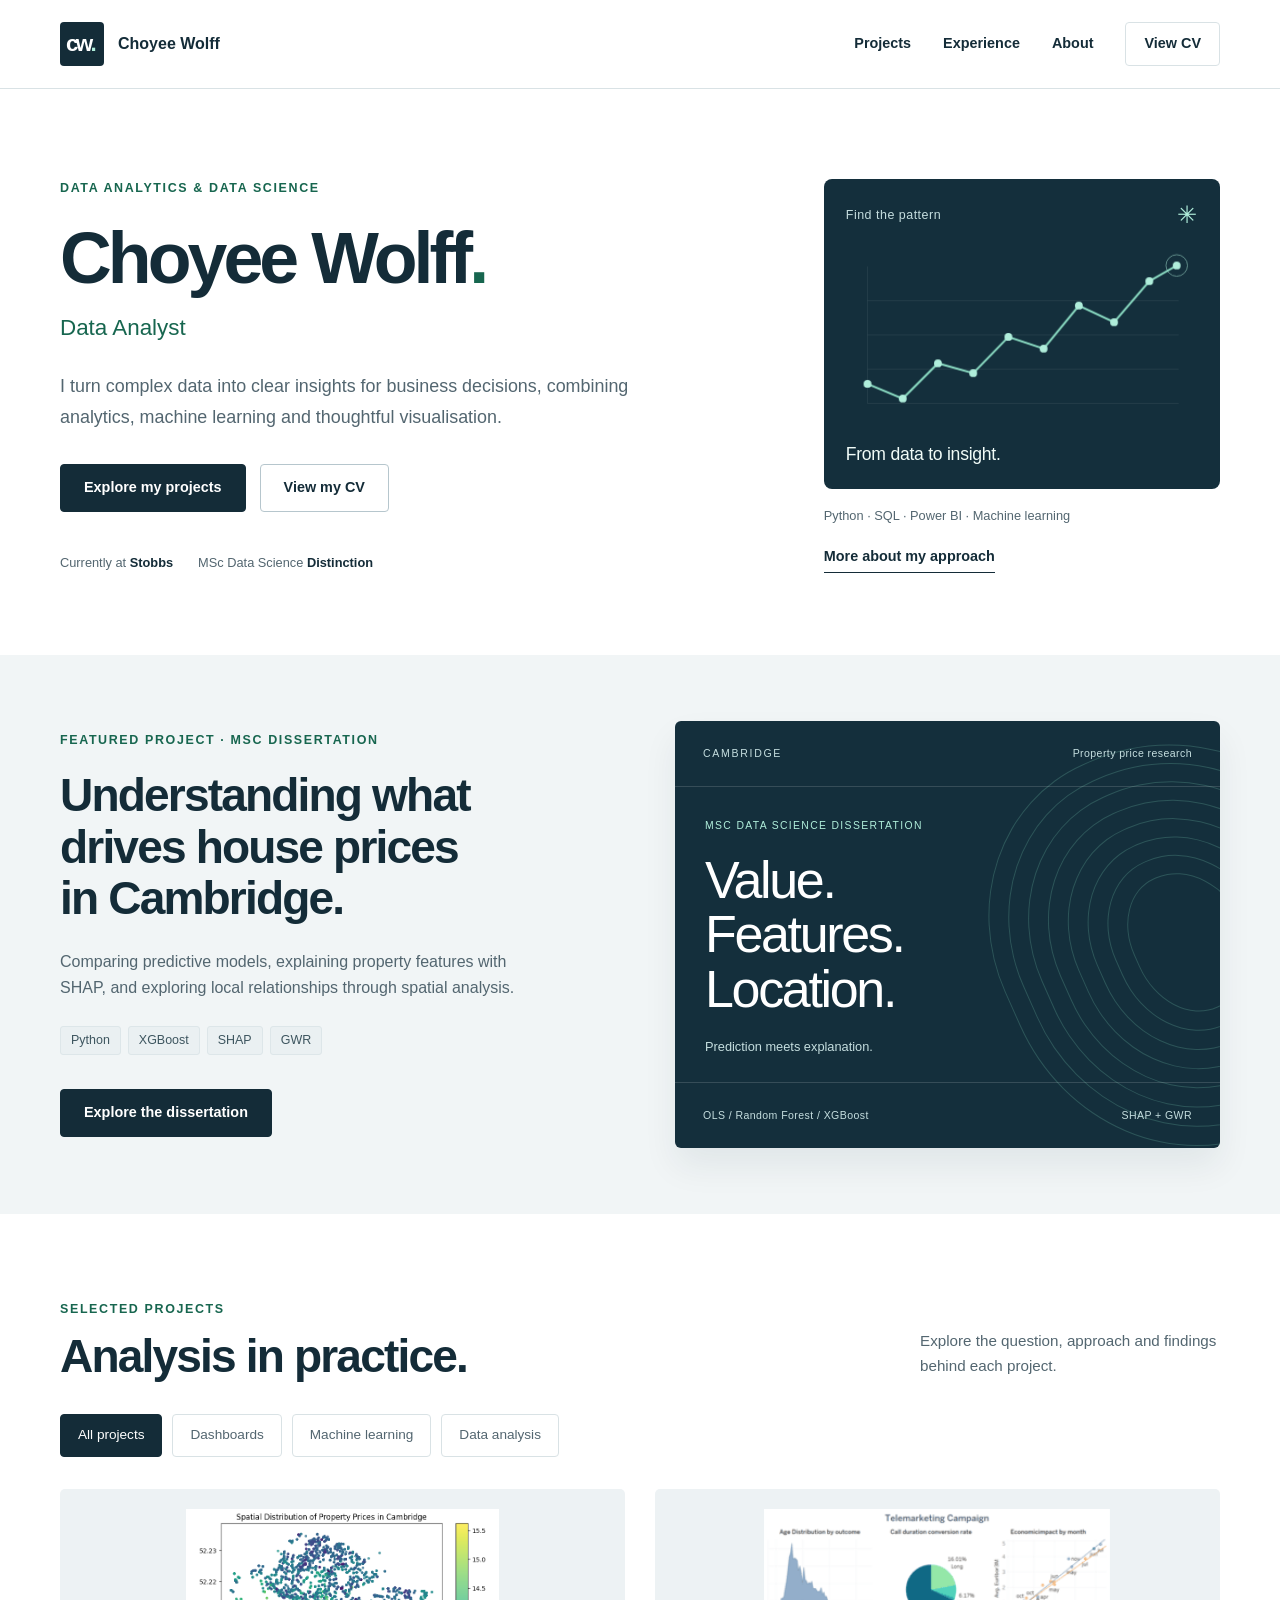
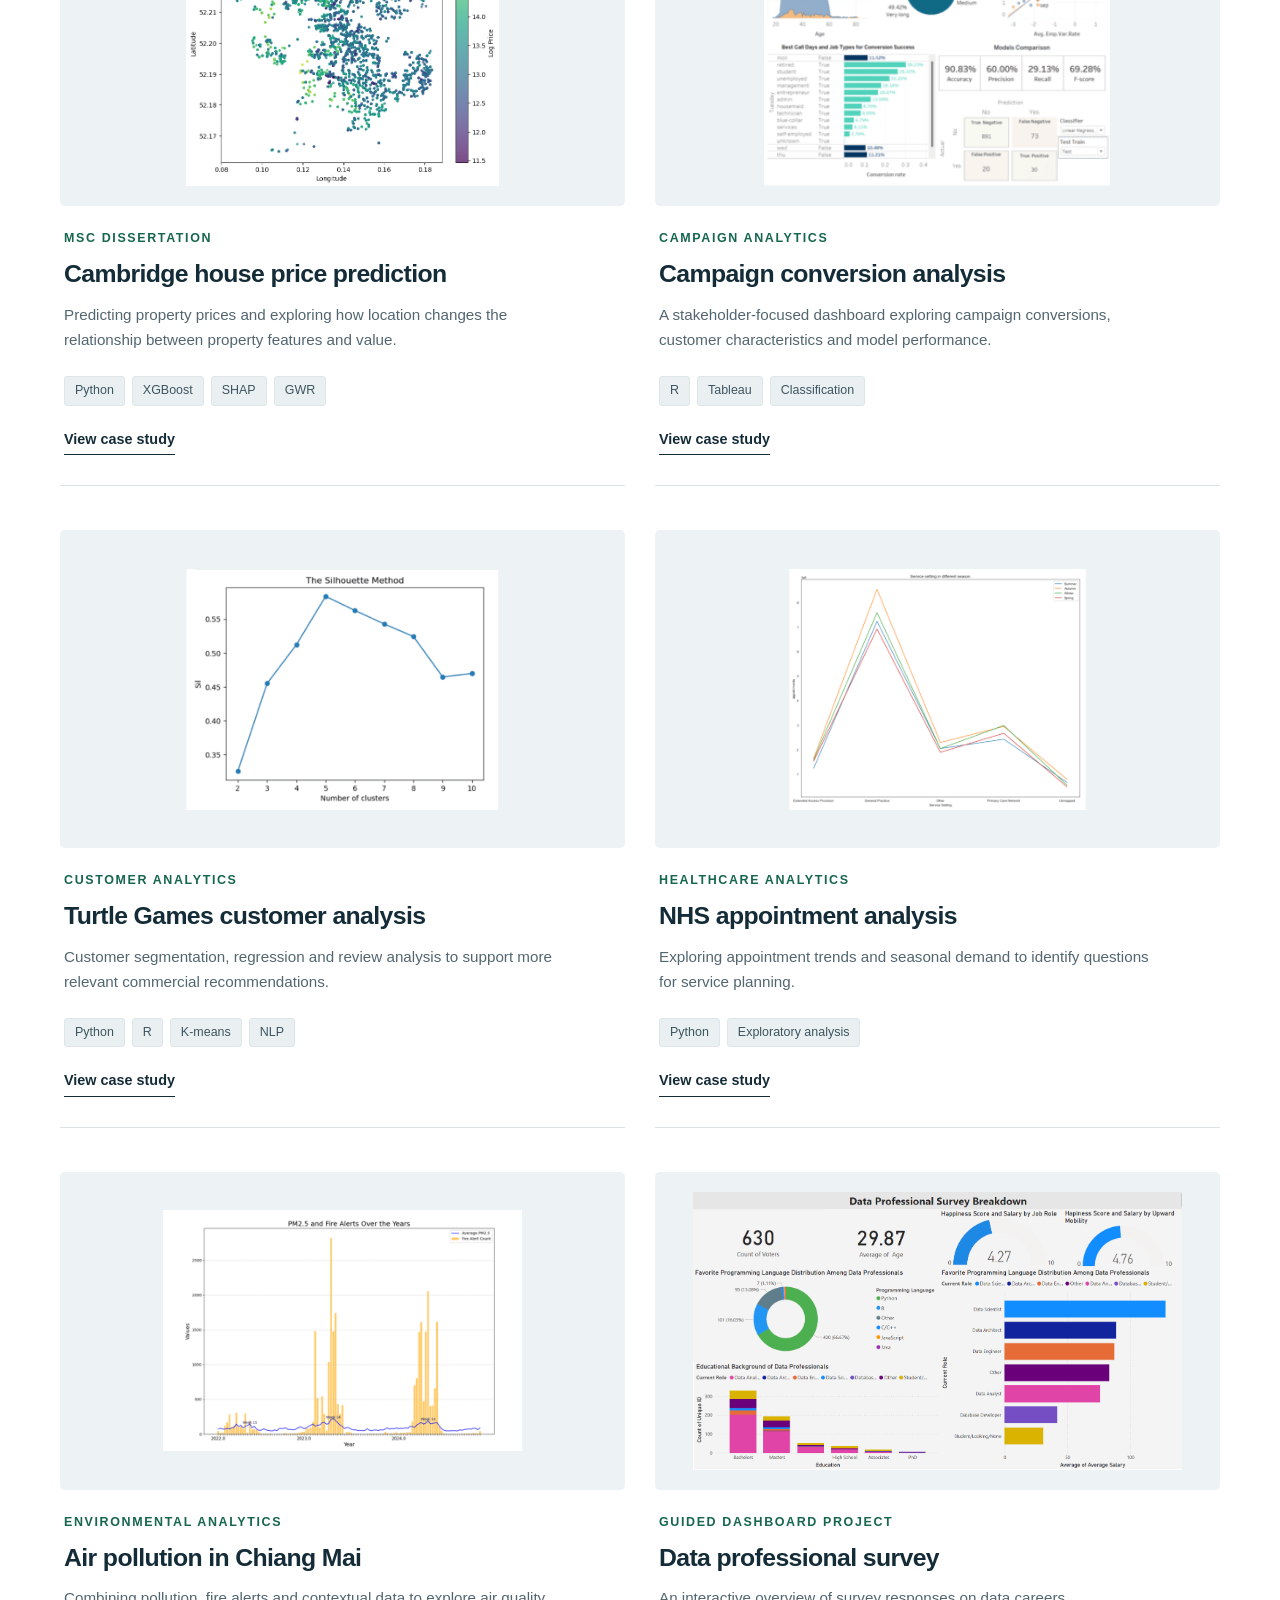
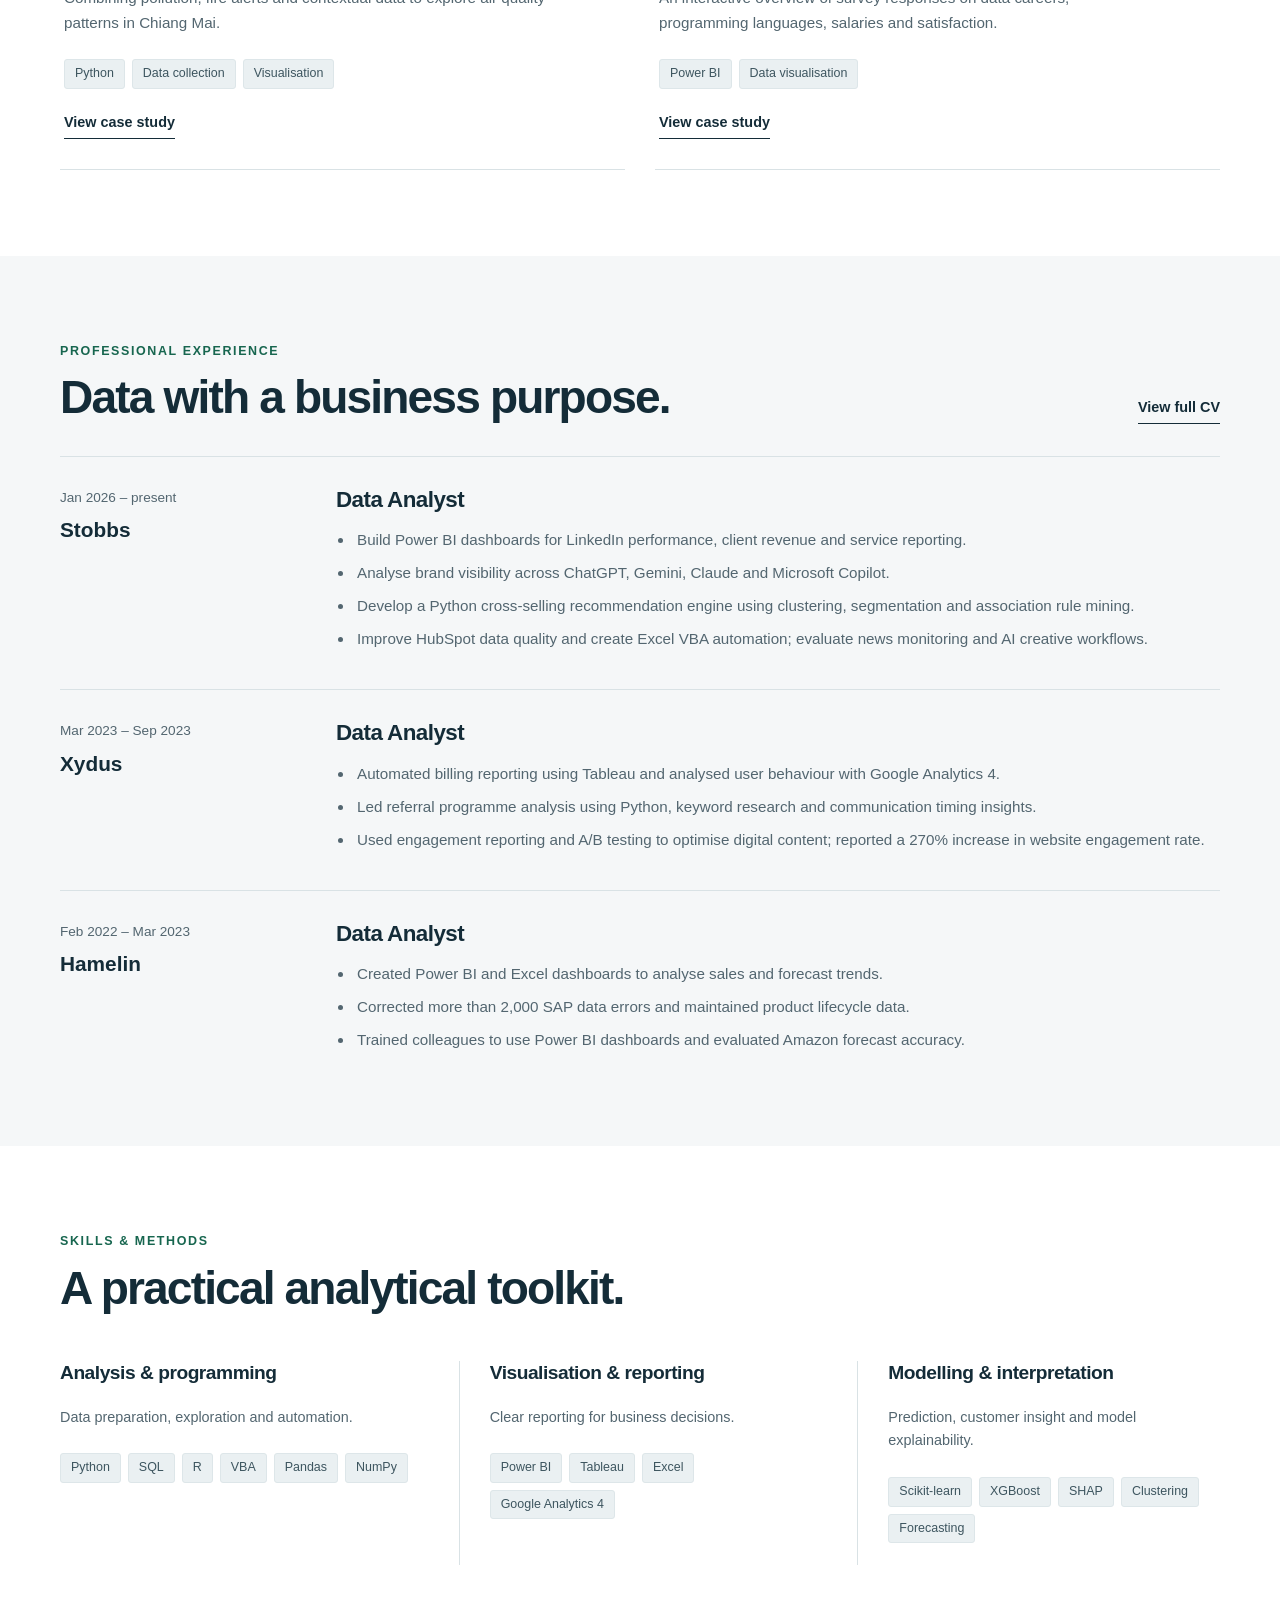
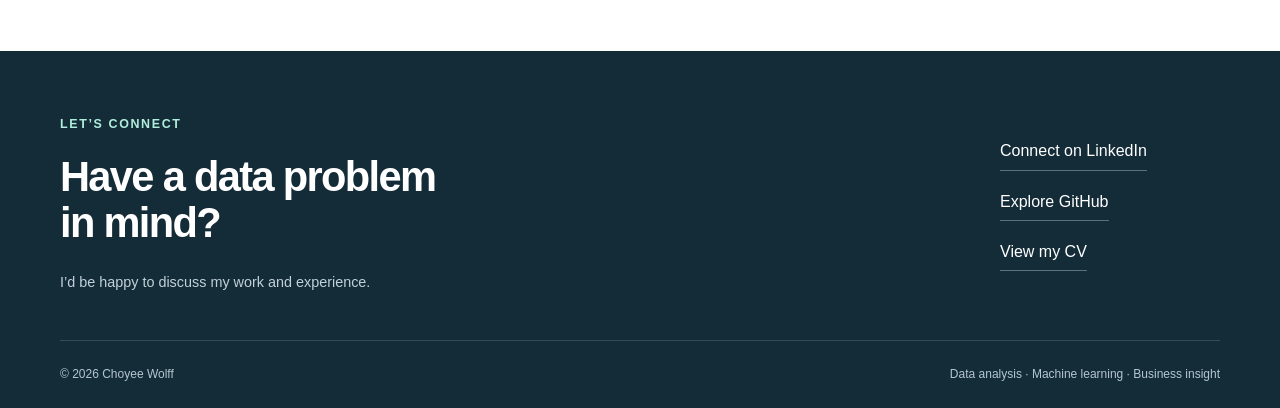
==== commit 93641d85: "Use Data Analyst positioning and animate the hero data visual" ====
--- a/index.html
+++ b/index.html
@@ -1,5 +1,5 @@
-<!doctype html><html lang="en"><head><meta charset="utf-8"><meta name="viewport" content="width=device-width,initial-scale=1"><title>Data Analyst &amp; Data Science Portfolio | Choyee Wolff</title><meta name="description" content="Choyee Wolff is a Marketing Data Analyst at Stobbs and an MSc Data Science graduate with Distinction. Explore projects in analytics, machine learning and visualisation."><meta name="theme-color" content="#142c38"><link rel="icon" href="assets/favicon.svg" type="image/svg+xml"><link rel="stylesheet" href="assets/portfolio.css"><script src="assets/portfolio.js" defer></script></head><body><a class="skip" href="#main">Skip to content</a><header class="site-header"><div class="container nav-wrap"><a class="brand" href="index.html" aria-label="Choyee Wolff home"><span class="monogram" aria-hidden="true">cw<span>.</span></span><span>Choyee Wolff</span></a><nav aria-label="Main navigation"><a  href="index.html#projects">Projects</a><a  href="index.html#experience">Experience</a><a  href="about_me.html">About</a><a class="nav-cv"  href="cv.html">View CV</a></nav></div></header><main id="main"><section class="hero container"><div class="hero-copy"><p class="eyebrow">Data analytics &amp; data science</p><h1>Choyee Wolff<span class="title-dot">.</span></h1><p class="hero-role">Marketing Data Analyst</p><p class="hero-description">I turn complex data into clear insights for marketing and business decisions, combining analytics, machine learning and thoughtful visualisation.</p><div class="actions"><a class="button" href="#projects">Explore my projects</a><a class="button secondary" href="cv.html">View my CV</a></div><div class="hero-note"><span>Currently at <strong>Stobbs</strong></span><span>MSc Data Science <strong>Distinction</strong></span></div></div><aside class="hero-aside"><p class="eyebrow">From question to insight</p><div class="expertise-line"><span>Analyse</span><p>Python, SQL &amp; R</p></div><div class="expertise-line"><span>Explain</span><p>Power BI &amp; Tableau</p></div><div class="expertise-line"><span>Predict</span><p>Machine learning &amp; statistics</p></div><a class="text-link" href="about_me.html">More about my approach</a></aside></section>
+<!doctype html><html lang="en"><head><meta charset="utf-8"><meta name="viewport" content="width=device-width,initial-scale=1"><title>Data Analyst &amp; Data Science Portfolio | Choyee Wolff</title><meta name="description" content="Choyee Wolff is a Data Analyst at Stobbs and an MSc Data Science graduate with Distinction. Explore projects in analytics, machine learning and visualisation."><meta name="theme-color" content="#142c38"><link rel="icon" href="assets/favicon.svg" type="image/svg+xml"><link rel="stylesheet" href="assets/portfolio.css"><script src="assets/portfolio.js" defer></script></head><body><a class="skip" href="#main">Skip to content</a><header class="site-header"><div class="container nav-wrap"><a class="brand" href="index.html" aria-label="Choyee Wolff home"><span class="monogram" aria-hidden="true">cw<span>.</span></span><span>Choyee Wolff</span></a><nav aria-label="Main navigation"><a  href="index.html#projects">Projects</a><a  href="index.html#experience">Experience</a><a  href="about_me.html">About</a><a class="nav-cv"  href="cv.html">View CV</a></nav></div></header><main id="main"><section class="hero container"><div class="hero-copy"><p class="eyebrow">Data analytics &amp; data science</p><h1>Choyee Wolff<span class="title-dot">.</span></h1><p class="hero-role">Data Analyst</p><p class="hero-description">I turn complex data into clear insights for business decisions, combining analytics, machine learning and thoughtful visualisation.</p><div class="actions"><a class="button" href="#projects">Explore my projects</a><a class="button secondary" href="cv.html">View my CV</a></div><div class="hero-note"><span>Currently at <strong>Stobbs</strong></span><span>MSc Data Science <strong>Distinction</strong></span></div></div><aside class="hero-aside insight-aside"><div class="insight-art" aria-hidden="true"><div class="insight-art-label"><span>Find the pattern</span><span class="insight-spark">✳</span></div><svg class="insight-chart" viewBox="0 0 360 190" fill="none"><path class="insight-grid" d="M22 25V165H340M22 60H340M22 95H340M22 130H340"/><path class="insight-line" pathLength="1" d="M22 145L58 160L94 124L130 134L166 97L202 109L238 65L274 82L310 40L338 24"/><circle class="insight-dot" cx="22" cy="145" r="4" style="--dx:28px;--dy:-95px;--delay:0ms"/><circle class="insight-dot" cx="58" cy="160" r="4" style="--dx:222px;--dy:-110px;--delay:35ms"/><circle class="insight-dot" cx="94" cy="124" r="4" style="--dx:10px;--dy:36px;--delay:70ms"/><circle class="insight-dot" cx="130" cy="134" r="4" style="--dx:105px;--dy:-85px;--delay:105ms"/><circle class="insight-dot" cx="166" cy="97" r="4" style="--dx:-116px;--dy:63px;--delay:140ms"/><circle class="insight-dot" cx="202" cy="109" r="4" style="--dx:-118px;--dy:-80px;--delay:175ms"/><circle class="insight-dot" cx="238" cy="65" r="4" style="--dx:77px;--dy:73px;--delay:210ms"/><circle class="insight-dot" cx="274" cy="82" r="4" style="--dx:-100px;--dy:82px;--delay:245ms"/><circle class="insight-dot" cx="310" cy="40" r="4" style="--dx:-120px;--dy:80px;--delay:280ms"/><circle class="insight-dot" cx="338" cy="24" r="4" style="--dx:-225px;--dy:12px;--delay:315ms"/><circle class="insight-ring" cx="338" cy="24" r="11"/></svg><p>From data to insight.</p></div><p class="insight-tools">Python · SQL · Power BI · Machine learning</p><a class="text-link" href="about_me.html">More about my approach</a></aside></section>
 <section class="featured-section"><div class="container featured"><div class="featured-copy"><p class="eyebrow">Featured project · MSc dissertation</p><h2>Understanding what<br>drives house prices<br>in Cambridge.</h2><p>Comparing predictive models, explaining property features with SHAP, and exploring local relationships through spatial analysis.</p><ul class="tags" aria-label="Tools and methods"><li>Python</li><li>XGBoost</li><li>SHAP</li><li>GWR</li></ul><a class="button" href="P.cambridge.html">Explore the dissertation</a></div><div class="research-visual" aria-label="Project focus: predictive models, explainability and spatial analysis"><div class="visual-top"><span>CAMBRIDGE</span><span>Property price research</span></div><div class="contours" aria-hidden="true"><i></i><i></i><i></i><i></i><i></i><i></i><i></i><i></i></div><div class="visual-caption"><span>MSc Data Science dissertation</span><strong>Value. <br>Features. <br>Location.</strong><p>Prediction meets explanation.</p></div><div class="visual-bottom"><span>OLS / Random Forest / XGBoost</span><span>SHAP + GWR</span></div></div></div></section>
-<section id="projects" class="section container"><div class="section-heading"><div><p class="eyebrow">Selected projects</p><h2>Analysis in practice.</h2></div><p>Explore the question, approach and findings behind each project.</p></div><div class="filters" hidden role="group" aria-label="Filter projects"><button type="button" data-filter="all" aria-pressed="true">All projects</button><button type="button" data-filter="Dashboards" aria-pressed="false">Dashboards</button><button type="button" data-filter="Machine learning" aria-pressed="false">Machine learning</button><button type="button" data-filter="Data analysis" aria-pressed="false">Data analysis</button></div><p class="sr-only" id="filter-status" role="status" aria-live="polite"></p><div class="project-grid"><article class="project-card" data-category="Machine learning"><a class="project-image" href="P.cambridge.html" tabindex="-1" aria-hidden="true"><img src="images/cambridge-prices.png" alt="" loading="lazy" width="800" height="450"></a><div class="project-copy"><p class="eyebrow">MSc dissertation</p><h3><a href="P.cambridge.html">Cambridge house price prediction</a></h3><p>Predicting property prices and exploring how location changes the relationship between property features and value.</p><ul class="tags" aria-label="Tools and methods"><li>Python</li><li>XGBoost</li><li>SHAP</li><li>GWR</li></ul><a class="text-link" href="P.cambridge.html">View case study<span class="sr-only">: Cambridge house price prediction</span></a></div></article><article class="project-card" data-category="Dashboards"><a class="project-image" href="P.telemarketing.html" tabindex="-1" aria-hidden="true"><img src="images/dataV.png" alt="" loading="lazy" width="800" height="450"></a><div class="project-copy"><p class="eyebrow">Marketing analytics</p><h3><a href="P.telemarketing.html">Telemarketing campaign analysis</a></h3><p>A stakeholder-focused dashboard exploring campaign conversions, customer characteristics and model performance.</p><ul class="tags" aria-label="Tools and methods"><li>R</li><li>Tableau</li><li>Classification</li></ul><a class="text-link" href="P.telemarketing.html">View case study<span class="sr-only">: Telemarketing campaign analysis</span></a></div></article><article class="project-card" data-category="Machine learning"><a class="project-image" href="P.game.html" tabindex="-1" aria-hidden="true"><img src="images/game4.png" alt="" loading="lazy" width="800" height="450"></a><div class="project-copy"><p class="eyebrow">Customer analytics</p><h3><a href="P.game.html">Turtle Games customer analysis</a></h3><p>Customer segmentation, regression and review analysis to support more relevant marketing recommendations.</p><ul class="tags" aria-label="Tools and methods"><li>Python</li><li>R</li><li>K-means</li><li>NLP</li></ul><a class="text-link" href="P.game.html">View case study<span class="sr-only">: Turtle Games customer analysis</span></a></div></article><article class="project-card" data-category="Data analysis"><a class="project-image" href="P.nhs.html" tabindex="-1" aria-hidden="true"><img src="images/nhs2.png" alt="" loading="lazy" width="800" height="450"></a><div class="project-copy"><p class="eyebrow">Healthcare analytics</p><h3><a href="P.nhs.html">NHS appointment analysis</a></h3><p>Exploring appointment trends and seasonal demand to identify questions for service planning.</p><ul class="tags" aria-label="Tools and methods"><li>Python</li><li>Exploratory analysis</li></ul><a class="text-link" href="P.nhs.html">View case study<span class="sr-only">: NHS appointment analysis</span></a></div></article><article class="project-card" data-category="Data analysis"><a class="project-image" href="P.pollution.html" tabindex="-1" aria-hidden="true"><img src="images/pollution5.png" alt="" loading="lazy" width="800" height="450"></a><div class="project-copy"><p class="eyebrow">Environmental analytics</p><h3><a href="P.pollution.html">Air pollution in Chiang Mai</a></h3><p>Combining pollution, fire alerts and contextual data to explore air quality patterns in Chiang Mai.</p><ul class="tags" aria-label="Tools and methods"><li>Python</li><li>Data collection</li><li>Visualisation</li></ul><a class="text-link" href="P.pollution.html">View case study<span class="sr-only">: Air pollution in Chiang Mai</span></a></div></article><article class="project-card" data-category="Dashboards"><a class="project-image" href="P.alex.html" tabindex="-1" aria-hidden="true"><img src="images/alex1.png" alt="" loading="lazy" width="800" height="450"></a><div class="project-copy"><p class="eyebrow">Guided dashboard project</p><h3><a href="P.alex.html">Data professional survey</a></h3><p>An interactive overview of survey responses on data careers, programming languages, salaries and satisfaction.</p><ul class="tags" aria-label="Tools and methods"><li>Power BI</li><li>Data visualisation</li></ul><a class="text-link" href="P.alex.html">View case study<span class="sr-only">: Data professional survey</span></a></div></article></div></section>
-<section id="experience" class="experience-section section"><div class="container"><div class="section-heading"><div><p class="eyebrow">Professional experience</p><h2>Data with a business purpose.</h2></div><a class="text-link" href="cv.html">View full CV</a></div><div class="roles"><article class="role"><div><p class="role-date">Jan 2026 – present</p><p class="company">Stobbs</p></div><div><h3>Marketing Data Analyst</h3><ul><li>Build Power BI dashboards for LinkedIn performance, client revenue and service reporting.</li><li>Analyse brand visibility across ChatGPT, Gemini, Claude and Microsoft Copilot.</li><li>Develop a Python cross-selling recommendation engine using clustering, segmentation and association rule mining.</li><li>Improve HubSpot data quality and create Excel VBA automation; evaluate news monitoring and AI creative workflows.</li></ul></div></article><article class="role"><div><p class="role-date">Mar 2023 – Sep 2023</p><p class="company">Xydus</p></div><div><h3>Data Analyst</h3><ul><li>Automated billing reporting using Tableau and analysed user behaviour with Google Analytics 4.</li><li>Led referral programme analysis using Python, keyword research and communication timing insights.</li><li>Used engagement reporting and A/B testing to optimise digital content; reported a 270% increase in website engagement rate.</li></ul></div></article><article class="role"><div><p class="role-date">Feb 2022 – Mar 2023</p><p class="company">Hamelin</p></div><div><h3>Data Analyst</h3><ul><li>Created Power BI and Excel dashboards to analyse sales and forecast trends.</li><li>Corrected more than 2,000 SAP data errors and maintained product lifecycle data.</li><li>Trained colleagues to use Power BI dashboards and evaluated Amazon forecast accuracy.</li></ul></div></article></div></div></section>
-<section id="skills" class="section container"><div class="section-heading"><div><p class="eyebrow">Skills &amp; methods</p><h2>A practical analytical toolkit.</h2></div></div><div class="skill-grid"><article><h3>Analysis &amp; programming</h3><p>Data preparation, exploration and automation.</p><ul class="tags" aria-label="Tools and methods"><li>Python</li><li>SQL</li><li>R</li><li>VBA</li><li>Pandas</li><li>NumPy</li></ul></article><article><h3>Visualisation &amp; reporting</h3><p>Clear reporting for business and marketing decisions.</p><ul class="tags" aria-label="Tools and methods"><li>Power BI</li><li>Tableau</li><li>Excel</li><li>Google Analytics 4</li></ul></article><article><h3>Modelling &amp; interpretation</h3><p>Prediction, customer insight and model explainability.</p><ul class="tags" aria-label="Tools and methods"><li>Scikit-learn</li><li>XGBoost</li><li>SHAP</li><li>Clustering</li><li>Forecasting</li></ul></article></div></section></main><footer class="site-footer"><div class="container"><div class="footer-top"><div><p class="eyebrow">Let’s connect</p><h2>Have a data problem<br>in mind?</h2><p>I’d be happy to discuss my work and experience.</p></div><div class="footer-links"><a href="https://www.linkedin.com/in/ch00yee/">Connect on LinkedIn</a><a href="https://github.com/Choyee-Wolff">Explore GitHub</a><a href="cv.html">View my CV</a></div></div><div class="footer-bottom"><span>© 2026 Choyee Wolff</span><span>Data analysis · Machine learning · Business insight</span></div></div></footer></body></html>+<section id="projects" class="section container"><div class="section-heading"><div><p class="eyebrow">Selected projects</p><h2>Analysis in practice.</h2></div><p>Explore the question, approach and findings behind each project.</p></div><div class="filters" hidden role="group" aria-label="Filter projects"><button type="button" data-filter="all" aria-pressed="true">All projects</button><button type="button" data-filter="Dashboards" aria-pressed="false">Dashboards</button><button type="button" data-filter="Machine learning" aria-pressed="false">Machine learning</button><button type="button" data-filter="Data analysis" aria-pressed="false">Data analysis</button></div><p class="sr-only" id="filter-status" role="status" aria-live="polite"></p><div class="project-grid"><article class="project-card" data-category="Machine learning"><a class="project-image" href="P.cambridge.html" tabindex="-1" aria-hidden="true"><img src="images/cambridge-prices.png" alt="" loading="lazy" width="800" height="450"></a><div class="project-copy"><p class="eyebrow">MSc dissertation</p><h3><a href="P.cambridge.html">Cambridge house price prediction</a></h3><p>Predicting property prices and exploring how location changes the relationship between property features and value.</p><ul class="tags" aria-label="Tools and methods"><li>Python</li><li>XGBoost</li><li>SHAP</li><li>GWR</li></ul><a class="text-link" href="P.cambridge.html">View case study<span class="sr-only">: Cambridge house price prediction</span></a></div></article><article class="project-card" data-category="Dashboards"><a class="project-image" href="P.telemarketing.html" tabindex="-1" aria-hidden="true"><img src="images/dataV.png" alt="" loading="lazy" width="800" height="450"></a><div class="project-copy"><p class="eyebrow">Campaign analytics</p><h3><a href="P.telemarketing.html">Campaign conversion analysis</a></h3><p>A stakeholder-focused dashboard exploring campaign conversions, customer characteristics and model performance.</p><ul class="tags" aria-label="Tools and methods"><li>R</li><li>Tableau</li><li>Classification</li></ul><a class="text-link" href="P.telemarketing.html">View case study<span class="sr-only">: Campaign conversion analysis</span></a></div></article><article class="project-card" data-category="Machine learning"><a class="project-image" href="P.game.html" tabindex="-1" aria-hidden="true"><img src="images/game4.png" alt="" loading="lazy" width="800" height="450"></a><div class="project-copy"><p class="eyebrow">Customer analytics</p><h3><a href="P.game.html">Turtle Games customer analysis</a></h3><p>Customer segmentation, regression and review analysis to support more relevant commercial recommendations.</p><ul class="tags" aria-label="Tools and methods"><li>Python</li><li>R</li><li>K-means</li><li>NLP</li></ul><a class="text-link" href="P.game.html">View case study<span class="sr-only">: Turtle Games customer analysis</span></a></div></article><article class="project-card" data-category="Data analysis"><a class="project-image" href="P.nhs.html" tabindex="-1" aria-hidden="true"><img src="images/nhs2.png" alt="" loading="lazy" width="800" height="450"></a><div class="project-copy"><p class="eyebrow">Healthcare analytics</p><h3><a href="P.nhs.html">NHS appointment analysis</a></h3><p>Exploring appointment trends and seasonal demand to identify questions for service planning.</p><ul class="tags" aria-label="Tools and methods"><li>Python</li><li>Exploratory analysis</li></ul><a class="text-link" href="P.nhs.html">View case study<span class="sr-only">: NHS appointment analysis</span></a></div></article><article class="project-card" data-category="Data analysis"><a class="project-image" href="P.pollution.html" tabindex="-1" aria-hidden="true"><img src="images/pollution5.png" alt="" loading="lazy" width="800" height="450"></a><div class="project-copy"><p class="eyebrow">Environmental analytics</p><h3><a href="P.pollution.html">Air pollution in Chiang Mai</a></h3><p>Combining pollution, fire alerts and contextual data to explore air quality patterns in Chiang Mai.</p><ul class="tags" aria-label="Tools and methods"><li>Python</li><li>Data collection</li><li>Visualisation</li></ul><a class="text-link" href="P.pollution.html">View case study<span class="sr-only">: Air pollution in Chiang Mai</span></a></div></article><article class="project-card" data-category="Dashboards"><a class="project-image" href="P.alex.html" tabindex="-1" aria-hidden="true"><img src="images/alex1.png" alt="" loading="lazy" width="800" height="450"></a><div class="project-copy"><p class="eyebrow">Guided dashboard project</p><h3><a href="P.alex.html">Data professional survey</a></h3><p>An interactive overview of survey responses on data careers, programming languages, salaries and satisfaction.</p><ul class="tags" aria-label="Tools and methods"><li>Power BI</li><li>Data visualisation</li></ul><a class="text-link" href="P.alex.html">View case study<span class="sr-only">: Data professional survey</span></a></div></article></div></section>
+<section id="experience" class="experience-section section"><div class="container"><div class="section-heading"><div><p class="eyebrow">Professional experience</p><h2>Data with a business purpose.</h2></div><a class="text-link" href="cv.html">View full CV</a></div><div class="roles"><article class="role"><div><p class="role-date">Jan 2026 – present</p><p class="company">Stobbs</p></div><div><h3>Data Analyst</h3><ul><li>Build Power BI dashboards for LinkedIn performance, client revenue and service reporting.</li><li>Analyse brand visibility across ChatGPT, Gemini, Claude and Microsoft Copilot.</li><li>Develop a Python cross-selling recommendation engine using clustering, segmentation and association rule mining.</li><li>Improve HubSpot data quality and create Excel VBA automation; evaluate news monitoring and AI creative workflows.</li></ul></div></article><article class="role"><div><p class="role-date">Mar 2023 – Sep 2023</p><p class="company">Xydus</p></div><div><h3>Data Analyst</h3><ul><li>Automated billing reporting using Tableau and analysed user behaviour with Google Analytics 4.</li><li>Led referral programme analysis using Python, keyword research and communication timing insights.</li><li>Used engagement reporting and A/B testing to optimise digital content; reported a 270% increase in website engagement rate.</li></ul></div></article><article class="role"><div><p class="role-date">Feb 2022 – Mar 2023</p><p class="company">Hamelin</p></div><div><h3>Data Analyst</h3><ul><li>Created Power BI and Excel dashboards to analyse sales and forecast trends.</li><li>Corrected more than 2,000 SAP data errors and maintained product lifecycle data.</li><li>Trained colleagues to use Power BI dashboards and evaluated Amazon forecast accuracy.</li></ul></div></article></div></div></section>
+<section id="skills" class="section container"><div class="section-heading"><div><p class="eyebrow">Skills &amp; methods</p><h2>A practical analytical toolkit.</h2></div></div><div class="skill-grid"><article><h3>Analysis &amp; programming</h3><p>Data preparation, exploration and automation.</p><ul class="tags" aria-label="Tools and methods"><li>Python</li><li>SQL</li><li>R</li><li>VBA</li><li>Pandas</li><li>NumPy</li></ul></article><article><h3>Visualisation &amp; reporting</h3><p>Clear reporting for business decisions.</p><ul class="tags" aria-label="Tools and methods"><li>Power BI</li><li>Tableau</li><li>Excel</li><li>Google Analytics 4</li></ul></article><article><h3>Modelling &amp; interpretation</h3><p>Prediction, customer insight and model explainability.</p><ul class="tags" aria-label="Tools and methods"><li>Scikit-learn</li><li>XGBoost</li><li>SHAP</li><li>Clustering</li><li>Forecasting</li></ul></article></div></section></main><footer class="site-footer"><div class="container"><div class="footer-top"><div><p class="eyebrow">Let’s connect</p><h2>Have a data problem<br>in mind?</h2><p>I’d be happy to discuss my work and experience.</p></div><div class="footer-links"><a href="https://www.linkedin.com/in/ch00yee/">Connect on LinkedIn</a><a href="https://github.com/Choyee-Wolff">Explore GitHub</a><a href="cv.html">View my CV</a></div></div><div class="footer-bottom"><span>© 2026 Choyee Wolff</span><span>Data analysis · Machine learning · Business insight</span></div></div></footer></body></html>
--- a/assets/portfolio.css
+++ b/assets/portfolio.css
@@ -8,5 +8,10 @@
 @media(min-width:1500px){.hero{padding-block:105px}.featured-section{padding-block:80px}}
 @media(max-width:1000px){.container{width:calc(100% - 56px)}.hero{gap:45px;grid-template-columns:1.6fr 1fr;padding-block:65px}.hero-aside{padding-left:26px}.featured{gap:40px}.featured h2{font-size:2.5rem}.section-heading{gap:25px}.skill-grid{gap:22px}.skill-grid article+article{padding-left:22px}.case-body{gap:35px;grid-template-columns:180px 1fr}.about-layout{gap:40px}}
 @media(max-width:720px){html{scroll-padding-top:130px}.container{width:calc(100% - 40px)}.nav-wrap{padding-block:14px;min-height:0;gap:12px;flex-wrap:wrap}.brand{font-size:.95rem}.monogram{width:34px;height:34px;font-size:1.2rem}.nav-wrap nav{width:100%;justify-content:space-between;gap:10px;font-size:.83rem}.nav-cv{padding:5px 13px}.hero{display:block;padding-block:48px}.hero h1{font-size:3.1rem}.hero-role{font-size:1.2rem}.hero-description{font-size:1rem}.hero-note{font-size:.8rem;gap:8px;flex-direction:column}.hero-aside{margin-top:40px;padding-left:0;border-left:0;display:grid;grid-template-columns:repeat(3,1fr);gap:12px}.hero-aside>.eyebrow,.hero-aside>.text-link{grid-column:1/-1}.hero-aside>.eyebrow{margin-bottom:0}.hero-aside>.text-link{justify-self:start;margin-top:8px}.expertise-line{padding-block:8px 12px}.expertise-line span{font-size:1.2rem}.expertise-line p{font-size:.8rem;line-height:1.5}.featured-section{padding-block:40px}.featured{grid-template-columns:1fr;gap:32px}.featured h2{font-size:2.3rem}.research-visual{min-height:380px}.visual-top,.visual-bottom{padding:20px;font-size:.6rem}.visual-caption{padding:20px}.visual-caption strong{font-size:3rem}.section{padding-block:52px}.section-heading{display:block;margin-bottom:26px}.section-heading p:not(.eyebrow){margin-top:20px;max-width:100%}.section-heading>.text-link{margin-top:20px}.filters{gap:8px;margin-block:25px}.filters button{font-size:.8rem;padding:8px 12px}.project-grid{grid-template-columns:1fr;gap:30px}.project-copy h3{font-size:1.45rem}.role{grid-template-columns:1fr;gap:16px;padding-block:26px}.role ul{font-size:.9rem}.skill-grid{grid-template-columns:1fr;gap:24px}.skill-grid article+article{border-left:0;border-top:1px solid var(--line);padding:24px 0 0}.skill-grid article .tags{margin-bottom:0}.footer-top{display:block;padding-bottom:30px}.footer-top h2{font-size:2.3rem}.footer-links{margin-top:32px;gap:16px}.footer-bottom{flex-direction:column;gap:8px}.case-hero{padding-block:30px 35px}.case-hero h1{font-size:2.6rem}.case-lead{font-size:1.06rem}.case-cover{padding:15px}.case-body{display:block;padding-block:35px 50px}.case-index{position:static;border-bottom:1px solid var(--line);padding-bottom:25px;margin-bottom:30px}.case-index nav{flex-direction:row;flex-wrap:wrap;gap:12px 20px}.research-cover .visual-caption strong{font-size:2.8rem}.research-cover .visual-caption strong br{display:block}.research-cover .contours{right:-240px}.about-hero{padding-block:45px 25px}.about-layout{grid-template-columns:1fr;gap:30px;padding-bottom:50px}.education-panel{padding:26px}.cv-document{padding-block:40px}.cv-heading{display:block}.cv-heading h1{font-size:2.8rem}.cv-document .role{grid-template-columns:1fr;gap:12px}.cv-heading .button{margin-top:10px}}
-@media(prefers-reduced-motion:reduce){html{scroll-behavior:auto}*,*::before,*::after{transition:none!important}}
+.insight-aside{padding-left:0;border-left:0;min-width:0}.insight-art{background:#142f3c;color:#fff;border-radius:8px;padding:24px 22px 20px;overflow:hidden}.insight-art-label{display:flex;justify-content:space-between;align-items:center;color:#c5dedf;font-size:.78rem;letter-spacing:.04em}.insight-spark{color:var(--mint);font-size:1.5rem;line-height:1}.insight-chart{display:block;width:100%;height:auto;margin-block:15px 12px;overflow:visible}.insight-grid{stroke:#ffffff12;stroke-width:1}.insight-line{stroke:#8ee0c6;stroke-width:2;stroke-linecap:round;stroke-linejoin:round;stroke-dasharray:1;stroke-dashoffset:0;animation:insight-connect 1.1s 1.3s both}.insight-dot{fill:#b0eedb;animation:insight-gather 1.5s cubic-bezier(.22,.68,.15,1) both;animation-delay:var(--delay)}.insight-ring{stroke:#b0eedb;stroke-width:1;opacity:.5;transform-origin:338px 24px;animation:insight-finish 1s 2.3s both}.insight-art>p{font-size:1.1rem;letter-spacing:-.015em;margin:0;color:#f1fcf8}.insight-tools{color:var(--muted);font-size:.8rem;margin:15px 0 0;line-height:1.8}.insight-aside .text-link{margin-top:18px}
+@keyframes insight-gather{0%,15%{transform:translate(var(--dx),var(--dy));opacity:.35}100%{transform:translate(0,0);opacity:1}}
+@keyframes insight-connect{from{stroke-dashoffset:1;opacity:0}to{stroke-dashoffset:0;opacity:1}}
+@keyframes insight-finish{from{transform:scale(.35);opacity:0}50%{opacity:1}to{transform:scale(1);opacity:.5}}
+@media(max-width:720px){.hero-aside.insight-aside{display:block;margin-top:34px}.insight-art{max-width:420px}.insight-chart{max-height:170px}.insight-tools{margin-top:12px}.insight-aside .text-link{margin-top:14px}}
+@media(prefers-reduced-motion:reduce){html{scroll-behavior:auto}*,*::before,*::after{transition:none!important;animation:none!important}}
 @media print{@page{size:A4;margin:16mm}body{font-size:10pt;color:#000;line-height:1.45;background:white}.site-header,.site-footer,.print-button,.skip{display:none!important}.container{width:100%;max-width:none}.cv-document{padding:0}.cv-heading{margin-bottom:20px;padding-bottom:10px}.cv-heading h1{font-size:25pt}.cv-heading .hero-role{font-size:13pt}.cv-heading .eyebrow{margin-bottom:8px}.cv-document section{margin-bottom:20px}.cv-document section>h2{font-size:15pt;margin-bottom:12px;padding-bottom:6px;break-after:avoid}.cv-document h3{font-size:11pt;break-after:avoid}.cv-document p,.cv-document li{font-size:10pt}.cv-document .role{display:grid;grid-template-columns:150px 1fr;gap:20px;padding-block:15px;break-inside:avoid}.cv-document .role ul{font-size:10pt}.role-date{font-size:9pt}.company{font-size:11pt}.cv-document p{margin-bottom:10px}.eyebrow{font-size:9pt;color:#000}.cv-document a{color:#000}.cv-education h3{margin-bottom:4px}.cv-education p{margin-bottom:12px}h1,h2,h3{color:#000}.cv-document section>p,.cv-education p,.role ul{color:#222}}
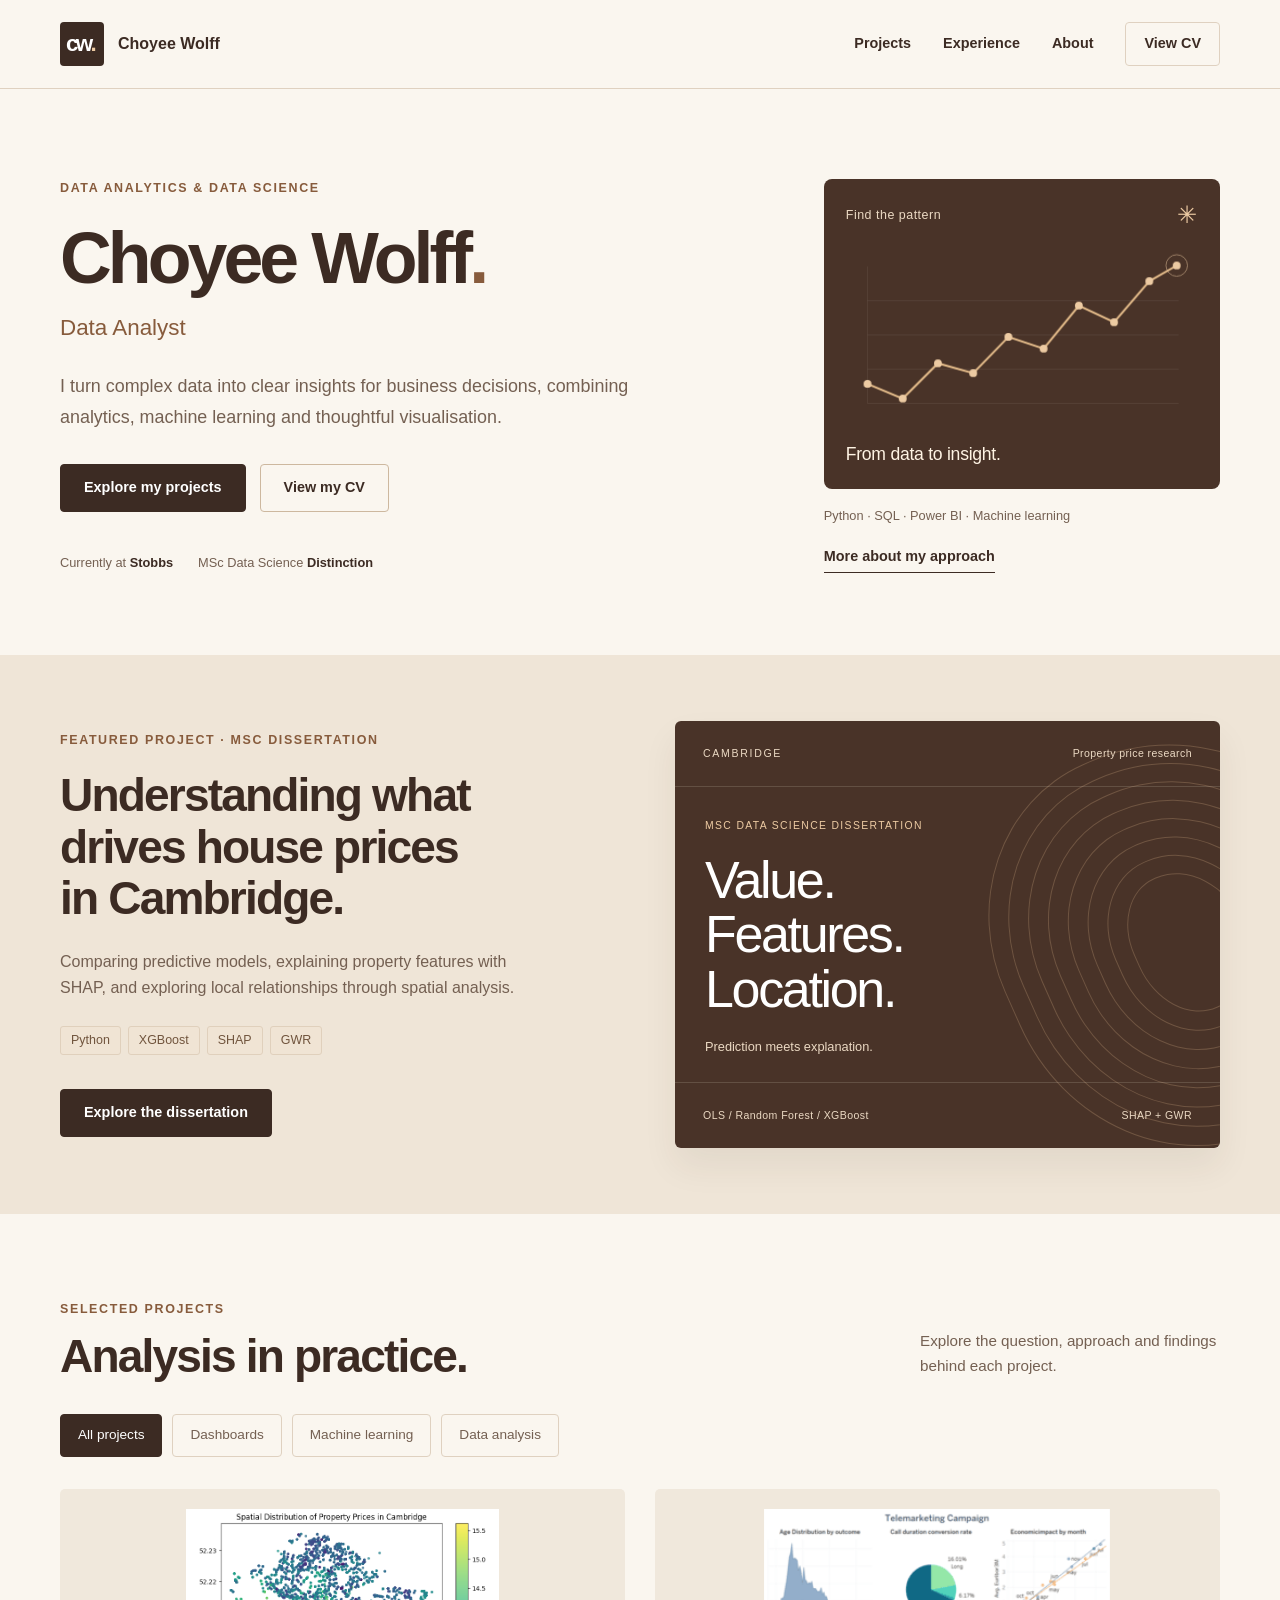
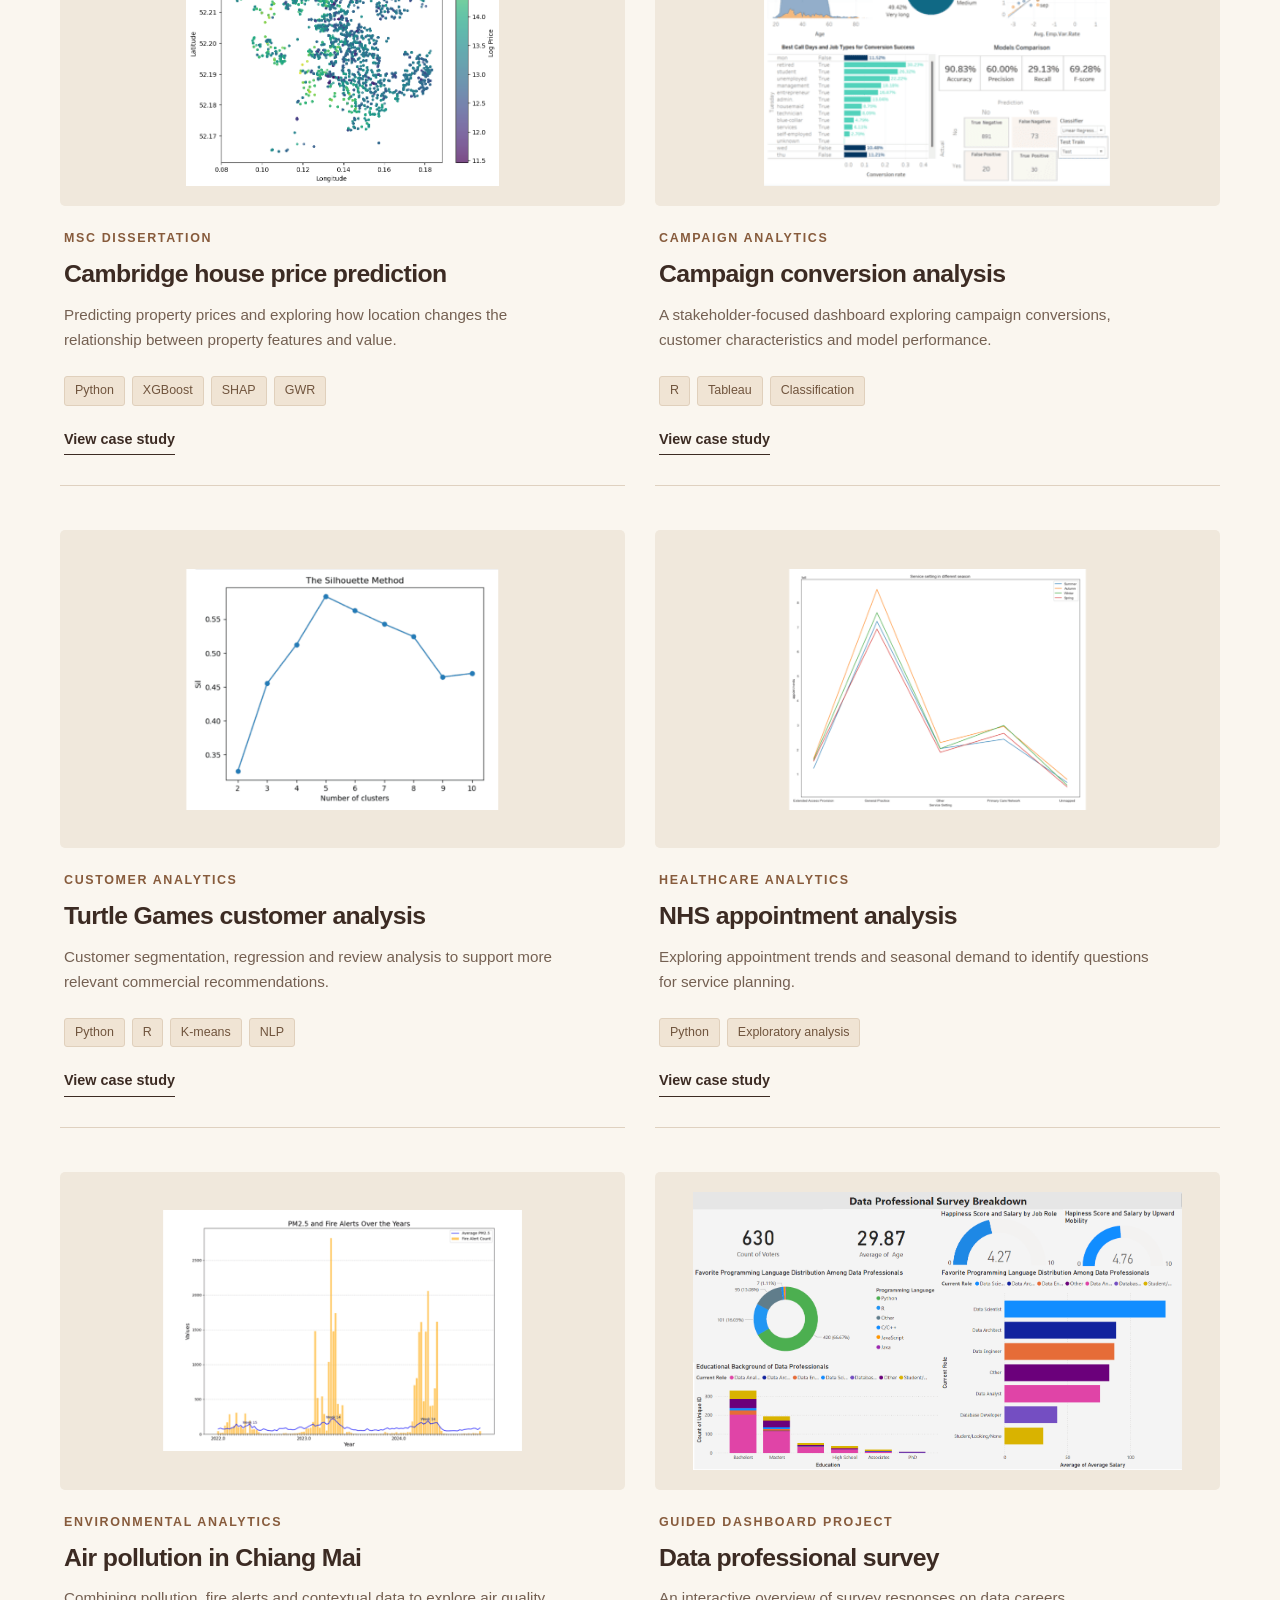
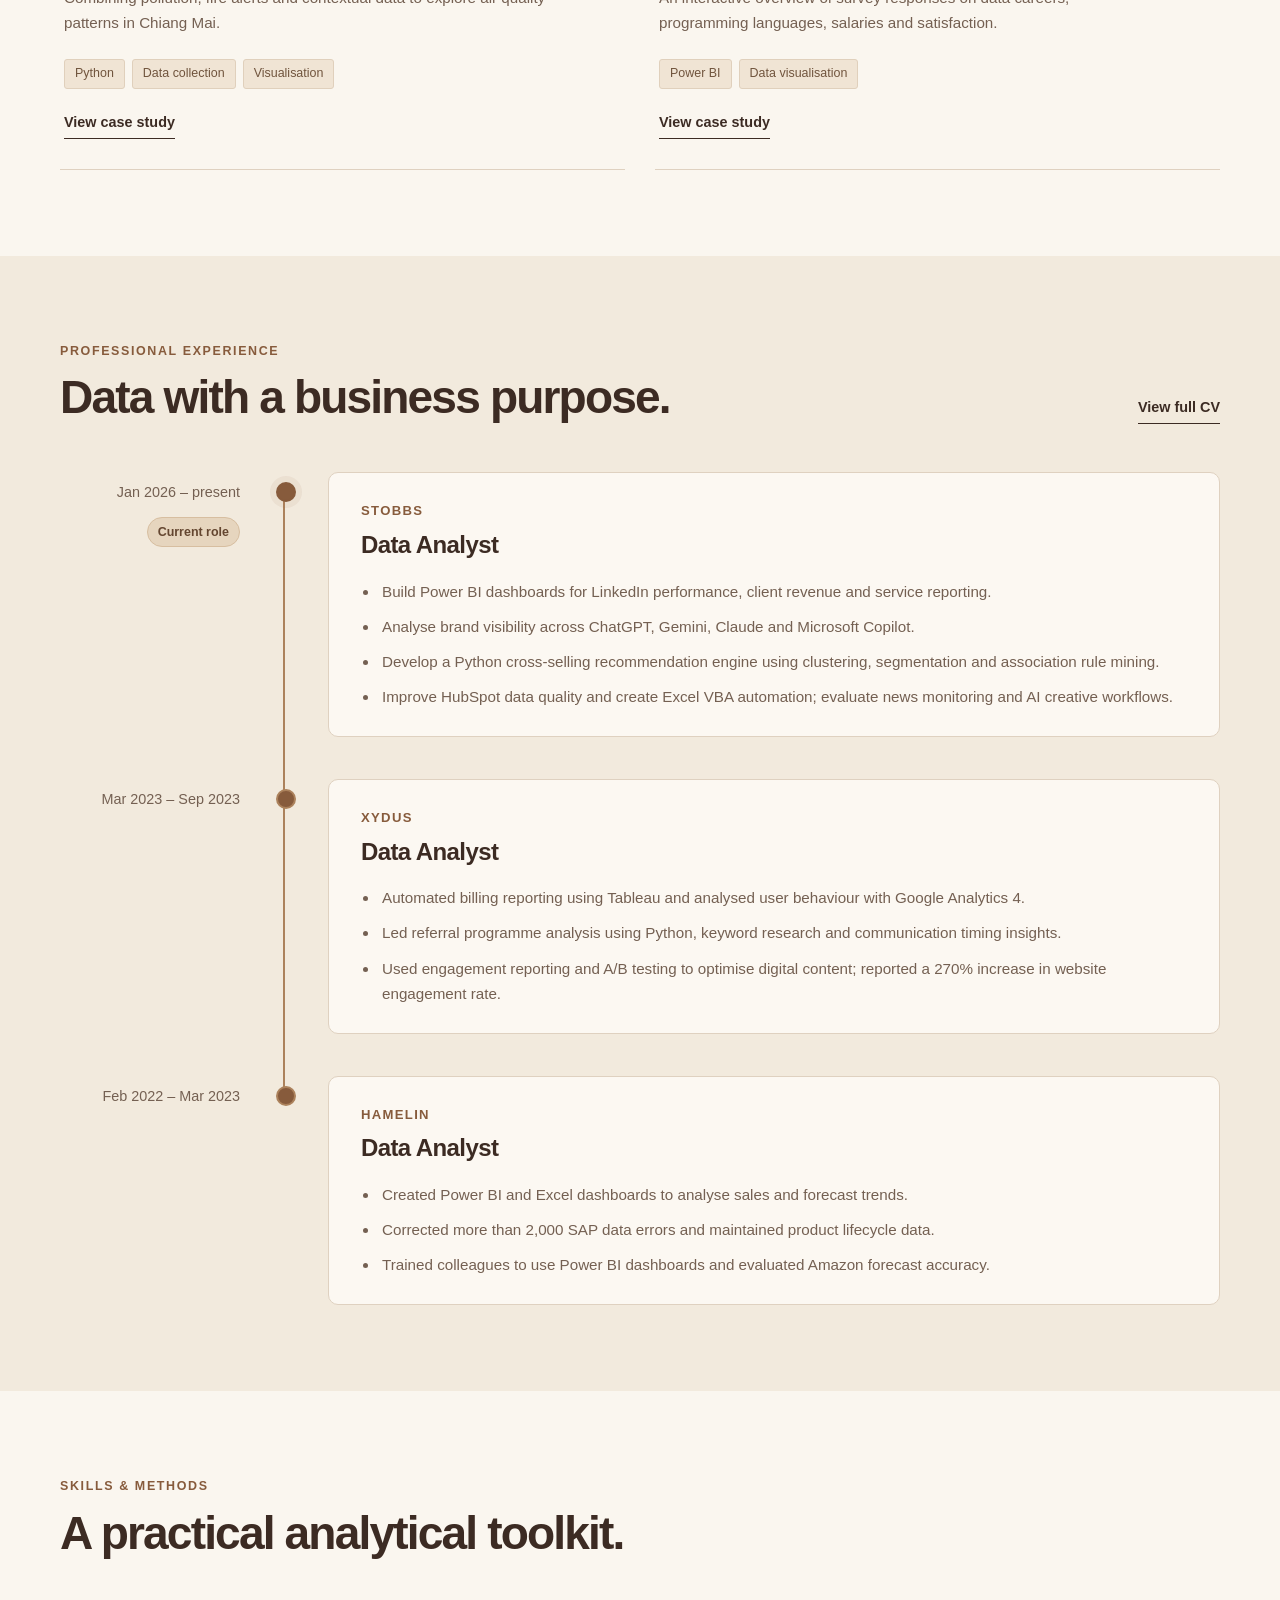
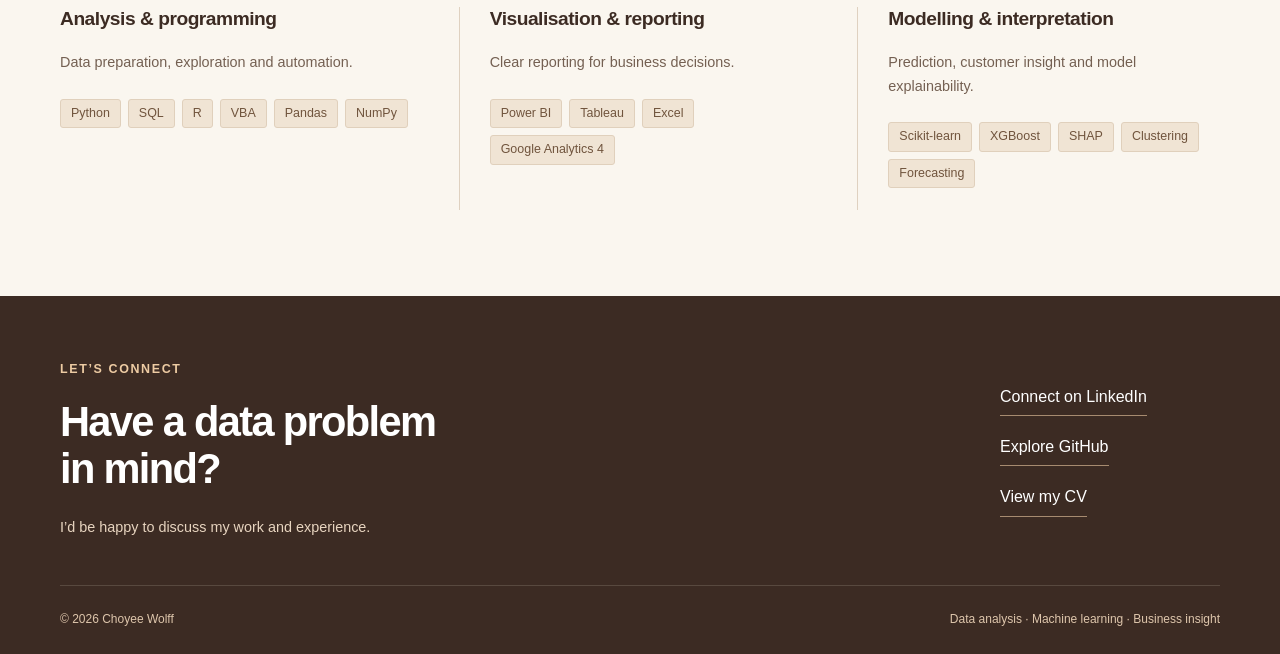
==== commit 9b267535: "Add warm cream theme and animated career timeline" ====
--- a/index.html
+++ b/index.html
@@ -1,5 +1,5 @@
-<!doctype html><html lang="en"><head><meta charset="utf-8"><meta name="viewport" content="width=device-width,initial-scale=1"><title>Data Analyst &amp; Data Science Portfolio | Choyee Wolff</title><meta name="description" content="Choyee Wolff is a Data Analyst at Stobbs and an MSc Data Science graduate with Distinction. Explore projects in analytics, machine learning and visualisation."><meta name="theme-color" content="#142c38"><link rel="icon" href="assets/favicon.svg" type="image/svg+xml"><link rel="stylesheet" href="assets/portfolio.css"><script src="assets/portfolio.js" defer></script></head><body><a class="skip" href="#main">Skip to content</a><header class="site-header"><div class="container nav-wrap"><a class="brand" href="index.html" aria-label="Choyee Wolff home"><span class="monogram" aria-hidden="true">cw<span>.</span></span><span>Choyee Wolff</span></a><nav aria-label="Main navigation"><a  href="index.html#projects">Projects</a><a  href="index.html#experience">Experience</a><a  href="about_me.html">About</a><a class="nav-cv"  href="cv.html">View CV</a></nav></div></header><main id="main"><section class="hero container"><div class="hero-copy"><p class="eyebrow">Data analytics &amp; data science</p><h1>Choyee Wolff<span class="title-dot">.</span></h1><p class="hero-role">Data Analyst</p><p class="hero-description">I turn complex data into clear insights for business decisions, combining analytics, machine learning and thoughtful visualisation.</p><div class="actions"><a class="button" href="#projects">Explore my projects</a><a class="button secondary" href="cv.html">View my CV</a></div><div class="hero-note"><span>Currently at <strong>Stobbs</strong></span><span>MSc Data Science <strong>Distinction</strong></span></div></div><aside class="hero-aside insight-aside"><div class="insight-art" aria-hidden="true"><div class="insight-art-label"><span>Find the pattern</span><span class="insight-spark">✳</span></div><svg class="insight-chart" viewBox="0 0 360 190" fill="none"><path class="insight-grid" d="M22 25V165H340M22 60H340M22 95H340M22 130H340"/><path class="insight-line" pathLength="1" d="M22 145L58 160L94 124L130 134L166 97L202 109L238 65L274 82L310 40L338 24"/><circle class="insight-dot" cx="22" cy="145" r="4" style="--dx:28px;--dy:-95px;--delay:0ms"/><circle class="insight-dot" cx="58" cy="160" r="4" style="--dx:222px;--dy:-110px;--delay:35ms"/><circle class="insight-dot" cx="94" cy="124" r="4" style="--dx:10px;--dy:36px;--delay:70ms"/><circle class="insight-dot" cx="130" cy="134" r="4" style="--dx:105px;--dy:-85px;--delay:105ms"/><circle class="insight-dot" cx="166" cy="97" r="4" style="--dx:-116px;--dy:63px;--delay:140ms"/><circle class="insight-dot" cx="202" cy="109" r="4" style="--dx:-118px;--dy:-80px;--delay:175ms"/><circle class="insight-dot" cx="238" cy="65" r="4" style="--dx:77px;--dy:73px;--delay:210ms"/><circle class="insight-dot" cx="274" cy="82" r="4" style="--dx:-100px;--dy:82px;--delay:245ms"/><circle class="insight-dot" cx="310" cy="40" r="4" style="--dx:-120px;--dy:80px;--delay:280ms"/><circle class="insight-dot" cx="338" cy="24" r="4" style="--dx:-225px;--dy:12px;--delay:315ms"/><circle class="insight-ring" cx="338" cy="24" r="11"/></svg><p>From data to insight.</p></div><p class="insight-tools">Python · SQL · Power BI · Machine learning</p><a class="text-link" href="about_me.html">More about my approach</a></aside></section>
+<!doctype html><html lang="en"><head><meta charset="utf-8"><meta name="viewport" content="width=device-width,initial-scale=1"><title>Data Analyst &amp; Data Science Portfolio | Choyee Wolff</title><meta name="description" content="I am a Data Analyst at Stobbs and an MSc Data Science graduate with Distinction. Explore my projects in analytics, machine learning and visualisation."><meta name="theme-color" content="#3c2b23"><link rel="icon" href="assets/favicon.svg" type="image/svg+xml"><link rel="stylesheet" href="assets/portfolio.css"><script src="assets/portfolio.js" defer></script></head><body><a class="skip" href="#main">Skip to content</a><header class="site-header"><div class="container nav-wrap"><a class="brand" href="index.html" aria-label="Choyee Wolff home"><span class="monogram" aria-hidden="true">cw<span>.</span></span><span>Choyee Wolff</span></a><nav aria-label="Main navigation"><a  href="index.html#projects">Projects</a><a  href="index.html#experience">Experience</a><a  href="about_me.html">About</a><a class="nav-cv"  href="cv.html">View CV</a></nav></div></header><main id="main"><section class="hero container"><div class="hero-copy"><p class="eyebrow">Data analytics &amp; data science</p><h1>Choyee Wolff<span class="title-dot">.</span></h1><p class="hero-role">Data Analyst</p><p class="hero-description">I turn complex data into clear insights for business decisions, combining analytics, machine learning and thoughtful visualisation.</p><div class="actions"><a class="button" href="#projects">Explore my projects</a><a class="button secondary" href="cv.html">View my CV</a></div><div class="hero-note"><span>Currently at <strong>Stobbs</strong></span><span>MSc Data Science <strong>Distinction</strong></span></div></div><aside class="hero-aside insight-aside"><div class="insight-art" aria-hidden="true"><div class="insight-art-label"><span>Find the pattern</span><span class="insight-spark">✳</span></div><svg class="insight-chart" viewBox="0 0 360 190" fill="none"><path class="insight-grid" d="M22 25V165H340M22 60H340M22 95H340M22 130H340"/><path class="insight-line" pathLength="1" d="M22 145L58 160L94 124L130 134L166 97L202 109L238 65L274 82L310 40L338 24"/><circle class="insight-dot" cx="22" cy="145" r="4" style="--dx:28px;--dy:-95px;--delay:0ms"/><circle class="insight-dot" cx="58" cy="160" r="4" style="--dx:222px;--dy:-110px;--delay:35ms"/><circle class="insight-dot" cx="94" cy="124" r="4" style="--dx:10px;--dy:36px;--delay:70ms"/><circle class="insight-dot" cx="130" cy="134" r="4" style="--dx:105px;--dy:-85px;--delay:105ms"/><circle class="insight-dot" cx="166" cy="97" r="4" style="--dx:-116px;--dy:63px;--delay:140ms"/><circle class="insight-dot" cx="202" cy="109" r="4" style="--dx:-118px;--dy:-80px;--delay:175ms"/><circle class="insight-dot" cx="238" cy="65" r="4" style="--dx:77px;--dy:73px;--delay:210ms"/><circle class="insight-dot" cx="274" cy="82" r="4" style="--dx:-100px;--dy:82px;--delay:245ms"/><circle class="insight-dot" cx="310" cy="40" r="4" style="--dx:-120px;--dy:80px;--delay:280ms"/><circle class="insight-dot" cx="338" cy="24" r="4" style="--dx:-225px;--dy:12px;--delay:315ms"/><circle class="insight-ring" cx="338" cy="24" r="11"/></svg><p>From data to insight.</p></div><p class="insight-tools">Python · SQL · Power BI · Machine learning</p><a class="text-link" href="about_me.html">More about my approach</a></aside></section>
 <section class="featured-section"><div class="container featured"><div class="featured-copy"><p class="eyebrow">Featured project · MSc dissertation</p><h2>Understanding what<br>drives house prices<br>in Cambridge.</h2><p>Comparing predictive models, explaining property features with SHAP, and exploring local relationships through spatial analysis.</p><ul class="tags" aria-label="Tools and methods"><li>Python</li><li>XGBoost</li><li>SHAP</li><li>GWR</li></ul><a class="button" href="P.cambridge.html">Explore the dissertation</a></div><div class="research-visual" aria-label="Project focus: predictive models, explainability and spatial analysis"><div class="visual-top"><span>CAMBRIDGE</span><span>Property price research</span></div><div class="contours" aria-hidden="true"><i></i><i></i><i></i><i></i><i></i><i></i><i></i><i></i></div><div class="visual-caption"><span>MSc Data Science dissertation</span><strong>Value. <br>Features. <br>Location.</strong><p>Prediction meets explanation.</p></div><div class="visual-bottom"><span>OLS / Random Forest / XGBoost</span><span>SHAP + GWR</span></div></div></div></section>
 <section id="projects" class="section container"><div class="section-heading"><div><p class="eyebrow">Selected projects</p><h2>Analysis in practice.</h2></div><p>Explore the question, approach and findings behind each project.</p></div><div class="filters" hidden role="group" aria-label="Filter projects"><button type="button" data-filter="all" aria-pressed="true">All projects</button><button type="button" data-filter="Dashboards" aria-pressed="false">Dashboards</button><button type="button" data-filter="Machine learning" aria-pressed="false">Machine learning</button><button type="button" data-filter="Data analysis" aria-pressed="false">Data analysis</button></div><p class="sr-only" id="filter-status" role="status" aria-live="polite"></p><div class="project-grid"><article class="project-card" data-category="Machine learning"><a class="project-image" href="P.cambridge.html" tabindex="-1" aria-hidden="true"><img src="images/cambridge-prices.png" alt="" loading="lazy" width="800" height="450"></a><div class="project-copy"><p class="eyebrow">MSc dissertation</p><h3><a href="P.cambridge.html">Cambridge house price prediction</a></h3><p>Predicting property prices and exploring how location changes the relationship between property features and value.</p><ul class="tags" aria-label="Tools and methods"><li>Python</li><li>XGBoost</li><li>SHAP</li><li>GWR</li></ul><a class="text-link" href="P.cambridge.html">View case study<span class="sr-only">: Cambridge house price prediction</span></a></div></article><article class="project-card" data-category="Dashboards"><a class="project-image" href="P.telemarketing.html" tabindex="-1" aria-hidden="true"><img src="images/dataV.png" alt="" loading="lazy" width="800" height="450"></a><div class="project-copy"><p class="eyebrow">Campaign analytics</p><h3><a href="P.telemarketing.html">Campaign conversion analysis</a></h3><p>A stakeholder-focused dashboard exploring campaign conversions, customer characteristics and model performance.</p><ul class="tags" aria-label="Tools and methods"><li>R</li><li>Tableau</li><li>Classification</li></ul><a class="text-link" href="P.telemarketing.html">View case study<span class="sr-only">: Campaign conversion analysis</span></a></div></article><article class="project-card" data-category="Machine learning"><a class="project-image" href="P.game.html" tabindex="-1" aria-hidden="true"><img src="images/game4.png" alt="" loading="lazy" width="800" height="450"></a><div class="project-copy"><p class="eyebrow">Customer analytics</p><h3><a href="P.game.html">Turtle Games customer analysis</a></h3><p>Customer segmentation, regression and review analysis to support more relevant commercial recommendations.</p><ul class="tags" aria-label="Tools and methods"><li>Python</li><li>R</li><li>K-means</li><li>NLP</li></ul><a class="text-link" href="P.game.html">View case study<span class="sr-only">: Turtle Games customer analysis</span></a></div></article><article class="project-card" data-category="Data analysis"><a class="project-image" href="P.nhs.html" tabindex="-1" aria-hidden="true"><img src="images/nhs2.png" alt="" loading="lazy" width="800" height="450"></a><div class="project-copy"><p class="eyebrow">Healthcare analytics</p><h3><a href="P.nhs.html">NHS appointment analysis</a></h3><p>Exploring appointment trends and seasonal demand to identify questions for service planning.</p><ul class="tags" aria-label="Tools and methods"><li>Python</li><li>Exploratory analysis</li></ul><a class="text-link" href="P.nhs.html">View case study<span class="sr-only">: NHS appointment analysis</span></a></div></article><article class="project-card" data-category="Data analysis"><a class="project-image" href="P.pollution.html" tabindex="-1" aria-hidden="true"><img src="images/pollution5.png" alt="" loading="lazy" width="800" height="450"></a><div class="project-copy"><p class="eyebrow">Environmental analytics</p><h3><a href="P.pollution.html">Air pollution in Chiang Mai</a></h3><p>Combining pollution, fire alerts and contextual data to explore air quality patterns in Chiang Mai.</p><ul class="tags" aria-label="Tools and methods"><li>Python</li><li>Data collection</li><li>Visualisation</li></ul><a class="text-link" href="P.pollution.html">View case study<span class="sr-only">: Air pollution in Chiang Mai</span></a></div></article><article class="project-card" data-category="Dashboards"><a class="project-image" href="P.alex.html" tabindex="-1" aria-hidden="true"><img src="images/alex1.png" alt="" loading="lazy" width="800" height="450"></a><div class="project-copy"><p class="eyebrow">Guided dashboard project</p><h3><a href="P.alex.html">Data professional survey</a></h3><p>An interactive overview of survey responses on data careers, programming languages, salaries and satisfaction.</p><ul class="tags" aria-label="Tools and methods"><li>Power BI</li><li>Data visualisation</li></ul><a class="text-link" href="P.alex.html">View case study<span class="sr-only">: Data professional survey</span></a></div></article></div></section>
-<section id="experience" class="experience-section section"><div class="container"><div class="section-heading"><div><p class="eyebrow">Professional experience</p><h2>Data with a business purpose.</h2></div><a class="text-link" href="cv.html">View full CV</a></div><div class="roles"><article class="role"><div><p class="role-date">Jan 2026 – present</p><p class="company">Stobbs</p></div><div><h3>Data Analyst</h3><ul><li>Build Power BI dashboards for LinkedIn performance, client revenue and service reporting.</li><li>Analyse brand visibility across ChatGPT, Gemini, Claude and Microsoft Copilot.</li><li>Develop a Python cross-selling recommendation engine using clustering, segmentation and association rule mining.</li><li>Improve HubSpot data quality and create Excel VBA automation; evaluate news monitoring and AI creative workflows.</li></ul></div></article><article class="role"><div><p class="role-date">Mar 2023 – Sep 2023</p><p class="company">Xydus</p></div><div><h3>Data Analyst</h3><ul><li>Automated billing reporting using Tableau and analysed user behaviour with Google Analytics 4.</li><li>Led referral programme analysis using Python, keyword research and communication timing insights.</li><li>Used engagement reporting and A/B testing to optimise digital content; reported a 270% increase in website engagement rate.</li></ul></div></article><article class="role"><div><p class="role-date">Feb 2022 – Mar 2023</p><p class="company">Hamelin</p></div><div><h3>Data Analyst</h3><ul><li>Created Power BI and Excel dashboards to analyse sales and forecast trends.</li><li>Corrected more than 2,000 SAP data errors and maintained product lifecycle data.</li><li>Trained colleagues to use Power BI dashboards and evaluated Amazon forecast accuracy.</li></ul></div></article></div></div></section>
+<section id="experience" class="experience-section section"><div class="container"><div class="section-heading"><div><p class="eyebrow">Professional experience</p><h2>Data with a business purpose.</h2></div><a class="text-link" href="cv.html">View full CV</a></div><ol class="experience-timeline" aria-label="Career timeline"><li class="timeline-step"><div class="timeline-period"><p>Jan 2026 – present</p><span class="current-role">Current role</span></div><span class="timeline-node" aria-hidden="true"></span><article class="timeline-body"><p class="timeline-company">Stobbs</p><h3>Data Analyst</h3><ul><li>Build Power BI dashboards for LinkedIn performance, client revenue and service reporting.</li><li>Analyse brand visibility across ChatGPT, Gemini, Claude and Microsoft Copilot.</li><li>Develop a Python cross-selling recommendation engine using clustering, segmentation and association rule mining.</li><li>Improve HubSpot data quality and create Excel VBA automation; evaluate news monitoring and AI creative workflows.</li></ul></article></li><li class="timeline-step"><div class="timeline-period"><p>Mar 2023 – Sep 2023</p></div><span class="timeline-node" aria-hidden="true"></span><article class="timeline-body"><p class="timeline-company">Xydus</p><h3>Data Analyst</h3><ul><li>Automated billing reporting using Tableau and analysed user behaviour with Google Analytics 4.</li><li>Led referral programme analysis using Python, keyword research and communication timing insights.</li><li>Used engagement reporting and A/B testing to optimise digital content; reported a 270% increase in website engagement rate.</li></ul></article></li><li class="timeline-step"><div class="timeline-period"><p>Feb 2022 – Mar 2023</p></div><span class="timeline-node" aria-hidden="true"></span><article class="timeline-body"><p class="timeline-company">Hamelin</p><h3>Data Analyst</h3><ul><li>Created Power BI and Excel dashboards to analyse sales and forecast trends.</li><li>Corrected more than 2,000 SAP data errors and maintained product lifecycle data.</li><li>Trained colleagues to use Power BI dashboards and evaluated Amazon forecast accuracy.</li></ul></article></li></ol></div></section>
 <section id="skills" class="section container"><div class="section-heading"><div><p class="eyebrow">Skills &amp; methods</p><h2>A practical analytical toolkit.</h2></div></div><div class="skill-grid"><article><h3>Analysis &amp; programming</h3><p>Data preparation, exploration and automation.</p><ul class="tags" aria-label="Tools and methods"><li>Python</li><li>SQL</li><li>R</li><li>VBA</li><li>Pandas</li><li>NumPy</li></ul></article><article><h3>Visualisation &amp; reporting</h3><p>Clear reporting for business decisions.</p><ul class="tags" aria-label="Tools and methods"><li>Power BI</li><li>Tableau</li><li>Excel</li><li>Google Analytics 4</li></ul></article><article><h3>Modelling &amp; interpretation</h3><p>Prediction, customer insight and model explainability.</p><ul class="tags" aria-label="Tools and methods"><li>Scikit-learn</li><li>XGBoost</li><li>SHAP</li><li>Clustering</li><li>Forecasting</li></ul></article></div></section></main><footer class="site-footer"><div class="container"><div class="footer-top"><div><p class="eyebrow">Let’s connect</p><h2>Have a data problem<br>in mind?</h2><p>I’d be happy to discuss my work and experience.</p></div><div class="footer-links"><a href="https://www.linkedin.com/in/ch00yee/">Connect on LinkedIn</a><a href="https://github.com/Choyee-Wolff">Explore GitHub</a><a href="cv.html">View my CV</a></div></div><div class="footer-bottom"><span>© 2026 Choyee Wolff</span><span>Data analysis · Machine learning · Business insight</span></div></div></footer></body></html>
--- a/assets/portfolio.css
+++ b/assets/portfolio.css
@@ -1,17 +1,43 @@
-:root{--ink:#142c38;--muted:#536670;--accent:#17664f;--mint:#b0eedb;--paper:#fff;--soft:#f1f5f6;--line:#d9e2e5;--max:1160px}
-*{box-sizing:border-box}html{scroll-behavior:smooth;scroll-padding-top:110px}body{margin:0;background:var(--paper);color:var(--ink);font-family:Inter,"Segoe UI",Arial,sans-serif;font-size:16px;line-height:1.65}a{color:inherit;text-decoration:none}a:hover{text-decoration:underline;text-underline-offset:5px}button{font:inherit;cursor:pointer}img{display:block;max-width:100%;height:auto}h1,h2,h3,p,ul{margin-top:0}h1,h2,h3{font-weight:600;line-height:1.12;letter-spacing:-.04em}h1{font-size:clamp(2.7rem,5.6vw,5rem);margin-bottom:20px}h2{font-size:clamp(2rem,3.6vw,3.1rem);margin-bottom:24px}h3{font-size:1.4rem;letter-spacing:-.025em}p{margin-bottom:24px}.container{width:min(var(--max),calc(100% - 96px));margin-inline:auto}.eyebrow{text-transform:uppercase;letter-spacing:.13em;font-size:.78rem;font-weight:700;line-height:1.5;margin-bottom:20px;color:var(--accent)}.sr-only{position:absolute;width:1px;height:1px;overflow:hidden;clip-path:inset(50%);white-space:nowrap}.skip{position:fixed;top:-100px;left:20px;padding:14px;background:var(--ink);color:white;z-index:20}.skip:focus{top:12px}a:focus-visible,button:focus-visible{outline:3px solid #2c8068;outline-offset:5px}[hidden]{display:none!important}
-.site-header{background:#ffffffed;border-bottom:1px solid var(--line);position:sticky;top:0;z-index:10;backdrop-filter:blur(14px)}.nav-wrap{display:flex;align-items:center;justify-content:space-between;min-height:88px;gap:24px}.brand{display:flex;align-items:center;gap:14px;font-weight:600}.brand:hover{text-decoration:none}.monogram{display:inline-flex;align-items:center;justify-content:center;background:var(--ink);color:white;width:44px;height:44px;font-size:1.4rem;letter-spacing:-.12em;border-radius:4px;padding-right:4px}.monogram span{color:var(--mint)}.nav-wrap nav{display:flex;align-items:center;gap:32px;font-size:.9rem;font-weight:600}.nav-wrap nav a[aria-current]{color:var(--accent)}.nav-cv{border:1px solid var(--line);padding:9px 18px;border-radius:4px}
-.hero{display:grid;grid-template-columns:1.65fr 1fr;gap:110px;padding-block:90px 82px;align-items:center}.hero h1{letter-spacing:-.055em;margin-bottom:12px}.title-dot{color:var(--accent)}.hero-role{font-size:1.4rem;color:var(--accent);font-weight:500;margin-bottom:24px}.hero-description{max-width:600px;font-size:1.12rem;color:var(--muted);line-height:1.75}.actions{display:flex;align-items:center;flex-wrap:wrap;gap:14px;margin-block:30px}.button{display:inline-flex;justify-content:center;align-items:center;min-height:48px;padding:12px 23px;background:var(--ink);border:1px solid var(--ink);border-radius:4px;color:white;font-size:.9rem;font-weight:600;line-height:1.5;transition:background .15s}.button:hover{background:#245064;text-decoration:none}.button.secondary{background:white;color:var(--ink);border-color:#b6c6cd}.button.secondary:hover{background:var(--soft)}.hero-note{display:flex;flex-wrap:wrap;gap:10px 25px;font-size:.8rem;color:var(--muted);padding-top:10px}.hero-note strong{color:var(--ink)}.hero-aside{border-left:1px solid var(--line);padding-left:40px}.hero-aside>.eyebrow{color:var(--muted)}.expertise-line{border-bottom:1px solid var(--line);padding:18px 0}.expertise-line span{font-size:1.5rem;font-weight:500;letter-spacing:-.03em}.expertise-line p{color:var(--muted);font-size:.9rem;margin:3px 0}.hero-aside .text-link{margin-top:24px}.text-link{display:inline-block;font-size:.9rem;font-weight:600;border-bottom:1px solid var(--ink);padding-bottom:3px}.text-link:hover{text-decoration:none;color:var(--accent);border-color:var(--accent)}
-.featured-section{background:var(--soft);padding-block:66px}.featured{display:grid;grid-template-columns:1fr 1fr;align-items:center;gap:70px}.featured-copy p:not(.eyebrow){color:var(--muted);max-width:480px}.featured-copy .button{margin-top:12px}.tags{display:flex;flex-wrap:wrap;gap:7px;list-style:none;padding:0;margin-bottom:22px}.tags li{font-size:.78rem;font-weight:500;line-height:1.4;color:#3d555f;background:#eaf0f2;border:1px solid #dde6e9;padding:5px 10px;border-radius:3px}.research-visual{position:relative;overflow:hidden;background:#142f3c;color:#fff;min-height:410px;border-radius:6px;box-shadow:0 18px 35px #142c3812}.visual-top,.visual-bottom{position:relative;z-index:1;padding:24px 28px;display:flex;justify-content:space-between;gap:18px;font-size:.66rem;letter-spacing:.04em;color:#c5dedf}.visual-top{border-bottom:1px solid #ffffff25}.visual-top>span:first-child{letter-spacing:.16em}.visual-caption{position:relative;z-index:1;padding:24px 30px}.visual-caption>span{text-transform:uppercase;font-size:.65rem;letter-spacing:.13em;color:var(--mint)}.visual-caption strong{display:block;font-weight:500;font-size:3.25rem;letter-spacing:-.045em;line-height:1.05;margin-top:15px}.visual-caption p{font-size:.8rem;margin-top:20px;margin-bottom:0;color:#c5dedf}.visual-bottom{border-top:1px solid #ffffff25}.contours{position:absolute;width:380px;height:410px;right:-160px;top:15px;transform:rotate(-24deg)}.contours i{position:absolute;inset:0;border:1px solid #76c3ac40;border-radius:43% 55% 35% 48%}.contours i:nth-child(2){inset:19px}.contours i:nth-child(3){inset:38px}.contours i:nth-child(4){inset:57px}.contours i:nth-child(5){inset:76px}.contours i:nth-child(6){inset:95px}.contours i:nth-child(7){inset:114px}.contours i:nth-child(8){inset:133px}
-.section{padding-block:86px}.section-heading{display:flex;align-items:end;justify-content:space-between;gap:50px;margin-bottom:32px}.section-heading h2{margin-bottom:0}.section-heading p:not(.eyebrow){max-width:300px;margin-bottom:4px;color:var(--muted);font-size:.95rem}.section-heading .eyebrow{margin-bottom:12px}.filters{display:flex;gap:10px;flex-wrap:wrap;margin-block:32px}.filters button{border:1px solid var(--line);border-radius:4px;padding:9px 17px;background:white;color:var(--muted);font-size:.85rem}.filters button[aria-pressed=true]{background:var(--ink);color:white;border-color:var(--ink)}.filters button:hover{border-color:var(--ink)}.project-grid{display:grid;grid-template-columns:1fr 1fr;gap:44px 30px}.project-card{min-width:0;border-bottom:1px solid var(--line);padding-bottom:30px}.project-image{display:flex;align-items:center;justify-content:center;aspect-ratio:16/9;background:#edf2f4;overflow:hidden;border-radius:5px}.project-image img{width:100%;height:100%;object-fit:contain;padding:20px;transition:transform .2s}.project-image:hover img{transform:scale(1.025)}.project-copy{padding:23px 4px 0}.project-copy .eyebrow{margin-bottom:12px}.project-copy h3{margin-bottom:14px;font-size:1.55rem}.project-copy p:not(.eyebrow){color:var(--muted);font-size:.95rem;max-width:490px}.project-copy .tags{margin-bottom:20px}.experience-section{background:#f5f7f8}.role{display:grid;grid-template-columns:230px 1fr;gap:46px;border-top:1px solid var(--line);padding-block:30px}.role:last-child{padding-bottom:0}.role-date{color:var(--muted);font-size:.85rem;margin-bottom:4px}.company{font-size:1.3rem;font-weight:600;margin-bottom:0}.role h3{margin-bottom:15px}.role ul{padding-left:18px;margin-bottom:0;color:var(--muted);font-size:.95rem}.role li{padding-left:3px;margin-bottom:8px}.skill-grid{display:grid;grid-template-columns:repeat(3,1fr);gap:36px;padding-top:15px}.skill-grid article+article{border-left:1px solid var(--line);padding-left:30px}.skill-grid h3{font-size:1.2rem;line-height:1.3}.skill-grid p{color:var(--muted);font-size:.9rem}.site-footer{background:var(--ink);color:#fff;padding-block:64px 24px}.site-footer .eyebrow{color:var(--mint)}.footer-top{display:flex;justify-content:space-between;gap:50px;padding-bottom:45px}.footer-top h2{font-size:2.6rem}.footer-top p:not(.eyebrow){color:#c1d1d9;font-size:.9rem;margin-bottom:0}.footer-links{display:flex;flex-direction:column;gap:18px;align-items:start;justify-content:center;min-width:220px;font-size:1rem}.footer-links a{border-bottom:1px solid #5b727e;padding-bottom:5px}.footer-bottom{display:flex;justify-content:space-between;gap:20px;border-top:1px solid #ffffff25;padding-top:24px;color:#b4c7d0;font-size:.75rem}
-.case-hero{padding-block:45px 55px}.breadcrumb{margin-bottom:36px;color:var(--muted)}.case-hero h1{max-width:950px;font-size:clamp(2.5rem,5vw,4.4rem)}.case-lead{font-size:1.2rem;color:var(--muted);max-width:820px}.case-cover{background:var(--soft);padding:34px;border-radius:5px;display:flex;justify-content:center}.case-cover img{max-height:530px;object-fit:contain}.research-cover{max-width:1160px}.research-cover .research-visual{min-height:350px}.research-cover .visual-caption strong{font-size:3.7rem}.research-cover .contours{right:60px;width:500px;height:500px;top:-10px}.research-cover .visual-caption strong br{display:none}.research-cover .visual-caption strong{word-spacing:.2em}.case-body{display:grid;grid-template-columns:230px 1fr;gap:70px;padding-block:70px 90px}.case-index nav{display:flex;flex-direction:column;gap:16px;font-size:.85rem;color:var(--muted)}.case-index{align-self:start;position:sticky;top:120px}.case-content{min-width:0;max-width:800px}.case-content section{margin-bottom:44px}.case-content h2{font-size:1.8rem;margin-bottom:20px}.case-content h3{font-size:1.15rem;letter-spacing:-.01em;margin-top:26px;margin-bottom:12px}.case-content p{color:var(--muted)}figure{margin:28px 0 40px}figure img{border:1px solid var(--line);width:100%;background:white}figcaption{color:var(--muted);font-size:.8rem;margin-top:12px}.case-end{border-top:1px solid var(--line);padding-top:28px;display:flex;flex-wrap:wrap;align-items:center;gap:24px}.about-hero{padding-block:75px 45px}.about-hero h1{font-size:clamp(2.6rem,5vw,4.2rem)}.about-layout{display:grid;grid-template-columns:1.7fr 1fr;gap:80px;padding-bottom:90px}.about-layout p{color:var(--muted)}.about-layout h2{font-size:1.8rem;margin-top:28px}.education-panel{background:var(--soft);border-radius:5px;padding:35px;align-self:start}.education-panel h3{font-size:1.2rem;margin-bottom:10px}.education-panel p{font-size:.9rem}.cv-document{max-width:1040px;padding-block:65px 80px}.cv-heading{display:flex;justify-content:space-between;align-items:start;gap:30px;border-bottom:1px solid var(--line);margin-bottom:40px;padding-bottom:20px}.cv-heading h1{font-size:3.4rem}.cv-heading .hero-role{margin-bottom:12px}.cv-heading a{text-decoration:underline;text-underline-offset:4px}.cv-document section{margin-bottom:40px}.cv-document section>h2{font-size:1.7rem;border-bottom:1px solid var(--line);padding-bottom:12px}.cv-document section>p,.cv-education p{color:var(--muted)}.cv-document .role{grid-template-columns:210px 1fr;gap:30px}.cv-document h3{font-size:1.2rem}.cv-education h3{margin-bottom:6px}.cv-education p{margin-bottom:22px}.cv-document section>ul{color:var(--muted)}
+:root{--ink:#3c2b23;--muted:#746052;--accent:#875b3c;--mint:#edcba3;--paper:#faf6ef;--soft:#efe5d7;--line:#dfd1c0;--max:1160px}
+*{box-sizing:border-box}html{scroll-behavior:smooth;scroll-padding-top:110px}body{margin:0;background:var(--paper);color:var(--ink);font-family:Inter,"Segoe UI",Arial,sans-serif;font-size:16px;line-height:1.65}a{color:inherit;text-decoration:none}a:hover{text-decoration:underline;text-underline-offset:5px}button{font:inherit;cursor:pointer}img{display:block;max-width:100%;height:auto}h1,h2,h3,p,ul{margin-top:0}h1,h2,h3{font-weight:600;line-height:1.12;letter-spacing:-.04em}h1{font-size:clamp(2.7rem,5.6vw,5rem);margin-bottom:20px}h2{font-size:clamp(2rem,3.6vw,3.1rem);margin-bottom:24px}h3{font-size:1.4rem;letter-spacing:-.025em}p{margin-bottom:24px}.container{width:min(var(--max),calc(100% - 96px));margin-inline:auto}.eyebrow{text-transform:uppercase;letter-spacing:.13em;font-size:.78rem;font-weight:700;line-height:1.5;margin-bottom:20px;color:var(--accent)}.sr-only{position:absolute;width:1px;height:1px;overflow:hidden;clip-path:inset(50%);white-space:nowrap}.skip{position:fixed;top:-100px;left:20px;padding:14px;background:var(--ink);color:white;z-index:20}.skip:focus{top:12px}a:focus-visible,button:focus-visible{outline:3px solid #996942;outline-offset:5px}[hidden]{display:none!important}
+.site-header{background:#faf6efed;border-bottom:1px solid var(--line);position:sticky;top:0;z-index:10;backdrop-filter:blur(14px)}.nav-wrap{display:flex;align-items:center;justify-content:space-between;min-height:88px;gap:24px}.brand{display:flex;align-items:center;gap:14px;font-weight:600}.brand:hover{text-decoration:none}.monogram{display:inline-flex;align-items:center;justify-content:center;background:var(--ink);color:white;width:44px;height:44px;font-size:1.4rem;letter-spacing:-.12em;border-radius:4px;padding-right:4px}.monogram span{color:var(--mint)}.nav-wrap nav{display:flex;align-items:center;gap:32px;font-size:.9rem;font-weight:600}.nav-wrap nav a[aria-current]{color:var(--accent)}.nav-cv{border:1px solid var(--line);padding:9px 18px;border-radius:4px}
+.hero{display:grid;grid-template-columns:1.65fr 1fr;gap:110px;padding-block:90px 82px;align-items:center}.hero h1{letter-spacing:-.055em;margin-bottom:12px}.title-dot{color:var(--accent)}.hero-role{font-size:1.4rem;color:var(--accent);font-weight:500;margin-bottom:24px}.hero-description{max-width:600px;font-size:1.12rem;color:var(--muted);line-height:1.75}.actions{display:flex;align-items:center;flex-wrap:wrap;gap:14px;margin-block:30px}.button{display:inline-flex;justify-content:center;align-items:center;min-height:48px;padding:12px 23px;background:var(--ink);border:1px solid var(--ink);border-radius:4px;color:white;font-size:.9rem;font-weight:600;line-height:1.5;transition:background .15s}.button:hover{background:#644630;text-decoration:none}.button.secondary{background:var(--paper);color:var(--ink);border-color:#cdb89f}.button.secondary:hover{background:var(--soft)}.hero-note{display:flex;flex-wrap:wrap;gap:10px 25px;font-size:.8rem;color:var(--muted);padding-top:10px}.hero-note strong{color:var(--ink)}.hero-aside{border-left:1px solid var(--line);padding-left:40px}.hero-aside>.eyebrow{color:var(--muted)}.expertise-line{border-bottom:1px solid var(--line);padding:18px 0}.expertise-line span{font-size:1.5rem;font-weight:500;letter-spacing:-.03em}.expertise-line p{color:var(--muted);font-size:.9rem;margin:3px 0}.hero-aside .text-link{margin-top:24px}.text-link{display:inline-block;font-size:.9rem;font-weight:600;border-bottom:1px solid var(--ink);padding-bottom:3px}.text-link:hover{text-decoration:none;color:var(--accent);border-color:var(--accent)}
+.featured-section{background:var(--soft);padding-block:66px}.featured{display:grid;grid-template-columns:1fr 1fr;align-items:center;gap:70px}.featured-copy p:not(.eyebrow){color:var(--muted);max-width:480px}.featured-copy .button{margin-top:12px}.tags{display:flex;flex-wrap:wrap;gap:7px;list-style:none;padding:0;margin-bottom:22px}.tags li{font-size:.78rem;font-weight:500;line-height:1.4;color:#70543d;background:#f0e4d4;border:1px solid #e0d0bc;padding:5px 10px;border-radius:3px}.research-visual{position:relative;overflow:hidden;background:#493328;color:#fff;min-height:410px;border-radius:6px;box-shadow:0 18px 35px #3c2b2312}.visual-top,.visual-bottom{position:relative;z-index:1;padding:24px 28px;display:flex;justify-content:space-between;gap:18px;font-size:.66rem;letter-spacing:.04em;color:#ebd9c3}.visual-top{border-bottom:1px solid #fff5e525}.visual-top>span:first-child{letter-spacing:.16em}.visual-caption{position:relative;z-index:1;padding:24px 30px}.visual-caption>span{text-transform:uppercase;font-size:.65rem;letter-spacing:.13em;color:var(--mint)}.visual-caption strong{display:block;font-weight:500;font-size:3.25rem;letter-spacing:-.045em;line-height:1.05;margin-top:15px}.visual-caption p{font-size:.8rem;margin-top:20px;margin-bottom:0;color:#ebd9c3}.visual-bottom{border-top:1px solid #fff5e525}.contours{position:absolute;width:380px;height:410px;right:-160px;top:15px;transform:rotate(-24deg)}.contours i{position:absolute;inset:0;border:1px solid #dfb68a40;border-radius:43% 55% 35% 48%}.contours i:nth-child(2){inset:19px}.contours i:nth-child(3){inset:38px}.contours i:nth-child(4){inset:57px}.contours i:nth-child(5){inset:76px}.contours i:nth-child(6){inset:95px}.contours i:nth-child(7){inset:114px}.contours i:nth-child(8){inset:133px}
+.section{padding-block:86px}.section-heading{display:flex;align-items:end;justify-content:space-between;gap:50px;margin-bottom:32px}.section-heading h2{margin-bottom:0}.section-heading p:not(.eyebrow){max-width:300px;margin-bottom:4px;color:var(--muted);font-size:.95rem}.section-heading .eyebrow{margin-bottom:12px}.filters{display:flex;gap:10px;flex-wrap:wrap;margin-block:32px}.filters button{border:1px solid var(--line);border-radius:4px;padding:9px 17px;background:var(--paper);color:var(--muted);font-size:.85rem}.filters button[aria-pressed=true]{background:var(--ink);color:white;border-color:var(--ink)}.filters button:hover{border-color:var(--ink)}.project-grid{display:grid;grid-template-columns:1fr 1fr;gap:44px 30px}.project-card{min-width:0;border-bottom:1px solid var(--line);padding-bottom:30px}.project-image{display:flex;align-items:center;justify-content:center;aspect-ratio:16/9;background:#f0e8dc;overflow:hidden;border-radius:5px}.project-image img{width:100%;height:100%;object-fit:contain;padding:20px;transition:transform .2s}.project-image:hover img{transform:scale(1.025)}.project-copy{padding:23px 4px 0}.project-copy .eyebrow{margin-bottom:12px}.project-copy h3{margin-bottom:14px;font-size:1.55rem}.project-copy p:not(.eyebrow){color:var(--muted);font-size:.95rem;max-width:490px}.project-copy .tags{margin-bottom:20px}.experience-section{background:#f2eadd}.role{display:grid;grid-template-columns:230px 1fr;gap:46px;border-top:1px solid var(--line);padding-block:30px}.role:last-child{padding-bottom:0}.role-date{color:var(--muted);font-size:.85rem;margin-bottom:4px}.company{font-size:1.3rem;font-weight:600;margin-bottom:0}.role h3{margin-bottom:15px}.role ul{padding-left:18px;margin-bottom:0;color:var(--muted);font-size:.95rem}.role li{padding-left:3px;margin-bottom:8px}.skill-grid{display:grid;grid-template-columns:repeat(3,1fr);gap:36px;padding-top:15px}.skill-grid article+article{border-left:1px solid var(--line);padding-left:30px}.skill-grid h3{font-size:1.2rem;line-height:1.3}.skill-grid p{color:var(--muted);font-size:.9rem}.site-footer{background:var(--ink);color:#fff;padding-block:64px 24px}.site-footer .eyebrow{color:var(--mint)}.footer-top{display:flex;justify-content:space-between;gap:50px;padding-bottom:45px}.footer-top h2{font-size:2.6rem}.footer-top p:not(.eyebrow){color:#e7d4bf;font-size:.9rem;margin-bottom:0}.footer-links{display:flex;flex-direction:column;gap:18px;align-items:start;justify-content:center;min-width:220px;font-size:1rem}.footer-links a{border-bottom:1px solid #a78b70;padding-bottom:5px}.footer-bottom{display:flex;justify-content:space-between;gap:20px;border-top:1px solid #fff5e525;padding-top:24px;color:#dec6ac;font-size:.75rem}
+.case-hero{padding-block:45px 55px}.breadcrumb{margin-bottom:36px;color:var(--muted)}.case-hero h1{max-width:950px;font-size:clamp(2.5rem,5vw,4.4rem)}.case-lead{font-size:1.2rem;color:var(--muted);max-width:820px}.case-cover{background:var(--soft);padding:34px;border-radius:5px;display:flex;justify-content:center}.case-cover img{max-height:530px;object-fit:contain}.research-cover{max-width:1160px}.research-cover .research-visual{min-height:350px}.research-cover .visual-caption strong{font-size:3.7rem}.research-cover .contours{right:60px;width:500px;height:500px;top:-10px}.research-cover .visual-caption strong br{display:none}.research-cover .visual-caption strong{word-spacing:.2em}.case-body{display:grid;grid-template-columns:230px 1fr;gap:70px;padding-block:70px 90px}.case-index nav{display:flex;flex-direction:column;gap:16px;font-size:.85rem;color:var(--muted)}.case-index{align-self:start;position:sticky;top:120px}.case-content{min-width:0;max-width:800px}.case-content section{margin-bottom:44px}.case-content h2{font-size:1.8rem;margin-bottom:20px}.case-content h3{font-size:1.15rem;letter-spacing:-.01em;margin-top:26px;margin-bottom:12px}.case-content p{color:var(--muted)}figure{margin:28px 0 40px}figure img{border:1px solid var(--line);width:100%;background:var(--paper)}figcaption{color:var(--muted);font-size:.8rem;margin-top:12px}.case-end{border-top:1px solid var(--line);padding-top:28px;display:flex;flex-wrap:wrap;align-items:center;gap:24px}.about-hero{padding-block:75px 45px}.about-hero h1{font-size:clamp(2.6rem,5vw,4.2rem)}.about-layout{display:grid;grid-template-columns:1.7fr 1fr;gap:80px;padding-bottom:90px}.about-layout p{color:var(--muted)}.about-layout h2{font-size:1.8rem;margin-top:28px}.education-panel{background:var(--soft);border-radius:5px;padding:35px;align-self:start}.education-panel h3{font-size:1.2rem;margin-bottom:10px}.education-panel p{font-size:.9rem}.cv-document{max-width:1040px;padding-block:65px 80px}.cv-heading{display:flex;justify-content:space-between;align-items:start;gap:30px;border-bottom:1px solid var(--line);margin-bottom:40px;padding-bottom:20px}.cv-heading h1{font-size:3.4rem}.cv-heading .hero-role{margin-bottom:12px}.cv-heading a{text-decoration:underline;text-underline-offset:4px}.cv-document section{margin-bottom:40px}.cv-document section>h2{font-size:1.7rem;border-bottom:1px solid var(--line);padding-bottom:12px}.cv-document section>p,.cv-education p{color:var(--muted)}.cv-document .role{grid-template-columns:210px 1fr;gap:30px}.cv-document h3{font-size:1.2rem}.cv-education h3{margin-bottom:6px}.cv-education p{margin-bottom:22px}.cv-document section>ul{color:var(--muted)}
 @media(min-width:1500px){.hero{padding-block:105px}.featured-section{padding-block:80px}}
 @media(max-width:1000px){.container{width:calc(100% - 56px)}.hero{gap:45px;grid-template-columns:1.6fr 1fr;padding-block:65px}.hero-aside{padding-left:26px}.featured{gap:40px}.featured h2{font-size:2.5rem}.section-heading{gap:25px}.skill-grid{gap:22px}.skill-grid article+article{padding-left:22px}.case-body{gap:35px;grid-template-columns:180px 1fr}.about-layout{gap:40px}}
 @media(max-width:720px){html{scroll-padding-top:130px}.container{width:calc(100% - 40px)}.nav-wrap{padding-block:14px;min-height:0;gap:12px;flex-wrap:wrap}.brand{font-size:.95rem}.monogram{width:34px;height:34px;font-size:1.2rem}.nav-wrap nav{width:100%;justify-content:space-between;gap:10px;font-size:.83rem}.nav-cv{padding:5px 13px}.hero{display:block;padding-block:48px}.hero h1{font-size:3.1rem}.hero-role{font-size:1.2rem}.hero-description{font-size:1rem}.hero-note{font-size:.8rem;gap:8px;flex-direction:column}.hero-aside{margin-top:40px;padding-left:0;border-left:0;display:grid;grid-template-columns:repeat(3,1fr);gap:12px}.hero-aside>.eyebrow,.hero-aside>.text-link{grid-column:1/-1}.hero-aside>.eyebrow{margin-bottom:0}.hero-aside>.text-link{justify-self:start;margin-top:8px}.expertise-line{padding-block:8px 12px}.expertise-line span{font-size:1.2rem}.expertise-line p{font-size:.8rem;line-height:1.5}.featured-section{padding-block:40px}.featured{grid-template-columns:1fr;gap:32px}.featured h2{font-size:2.3rem}.research-visual{min-height:380px}.visual-top,.visual-bottom{padding:20px;font-size:.6rem}.visual-caption{padding:20px}.visual-caption strong{font-size:3rem}.section{padding-block:52px}.section-heading{display:block;margin-bottom:26px}.section-heading p:not(.eyebrow){margin-top:20px;max-width:100%}.section-heading>.text-link{margin-top:20px}.filters{gap:8px;margin-block:25px}.filters button{font-size:.8rem;padding:8px 12px}.project-grid{grid-template-columns:1fr;gap:30px}.project-copy h3{font-size:1.45rem}.role{grid-template-columns:1fr;gap:16px;padding-block:26px}.role ul{font-size:.9rem}.skill-grid{grid-template-columns:1fr;gap:24px}.skill-grid article+article{border-left:0;border-top:1px solid var(--line);padding:24px 0 0}.skill-grid article .tags{margin-bottom:0}.footer-top{display:block;padding-bottom:30px}.footer-top h2{font-size:2.3rem}.footer-links{margin-top:32px;gap:16px}.footer-bottom{flex-direction:column;gap:8px}.case-hero{padding-block:30px 35px}.case-hero h1{font-size:2.6rem}.case-lead{font-size:1.06rem}.case-cover{padding:15px}.case-body{display:block;padding-block:35px 50px}.case-index{position:static;border-bottom:1px solid var(--line);padding-bottom:25px;margin-bottom:30px}.case-index nav{flex-direction:row;flex-wrap:wrap;gap:12px 20px}.research-cover .visual-caption strong{font-size:2.8rem}.research-cover .visual-caption strong br{display:block}.research-cover .contours{right:-240px}.about-hero{padding-block:45px 25px}.about-layout{grid-template-columns:1fr;gap:30px;padding-bottom:50px}.education-panel{padding:26px}.cv-document{padding-block:40px}.cv-heading{display:block}.cv-heading h1{font-size:2.8rem}.cv-document .role{grid-template-columns:1fr;gap:12px}.cv-heading .button{margin-top:10px}}
-.insight-aside{padding-left:0;border-left:0;min-width:0}.insight-art{background:#142f3c;color:#fff;border-radius:8px;padding:24px 22px 20px;overflow:hidden}.insight-art-label{display:flex;justify-content:space-between;align-items:center;color:#c5dedf;font-size:.78rem;letter-spacing:.04em}.insight-spark{color:var(--mint);font-size:1.5rem;line-height:1}.insight-chart{display:block;width:100%;height:auto;margin-block:15px 12px;overflow:visible}.insight-grid{stroke:#ffffff12;stroke-width:1}.insight-line{stroke:#8ee0c6;stroke-width:2;stroke-linecap:round;stroke-linejoin:round;stroke-dasharray:1;stroke-dashoffset:0;animation:insight-connect 1.1s 1.3s both}.insight-dot{fill:#b0eedb;animation:insight-gather 1.5s cubic-bezier(.22,.68,.15,1) both;animation-delay:var(--delay)}.insight-ring{stroke:#b0eedb;stroke-width:1;opacity:.5;transform-origin:338px 24px;animation:insight-finish 1s 2.3s both}.insight-art>p{font-size:1.1rem;letter-spacing:-.015em;margin:0;color:#f1fcf8}.insight-tools{color:var(--muted);font-size:.8rem;margin:15px 0 0;line-height:1.8}.insight-aside .text-link{margin-top:18px}
+.insight-aside{padding-left:0;border-left:0;min-width:0}.insight-art{background:#493328;color:#fff;border-radius:8px;padding:24px 22px 20px;overflow:hidden}.insight-art-label{display:flex;justify-content:space-between;align-items:center;color:#ebd9c3;font-size:.78rem;letter-spacing:.04em}.insight-spark{color:var(--mint);font-size:1.5rem;line-height:1}.insight-chart{display:block;width:100%;height:auto;margin-block:15px 12px;overflow:visible}.insight-grid{stroke:#fff5e512;stroke-width:1}.insight-line{stroke:#eac18e;stroke-width:2;stroke-linecap:round;stroke-linejoin:round;stroke-dasharray:1;stroke-dashoffset:0;animation:insight-connect 1.1s 1.3s both}.insight-dot{fill:#edcba3;animation:insight-gather 1.5s cubic-bezier(.22,.68,.15,1) both;animation-delay:var(--delay)}.insight-ring{stroke:#edcba3;stroke-width:1;opacity:.5;transform-origin:338px 24px;animation:insight-finish 1s 2.3s both}.insight-art>p{font-size:1.1rem;letter-spacing:-.015em;margin:0;color:#fff4e4}.insight-tools{color:var(--muted);font-size:.8rem;margin:15px 0 0;line-height:1.8}.insight-aside .text-link{margin-top:18px}
 @keyframes insight-gather{0%,15%{transform:translate(var(--dx),var(--dy));opacity:.35}100%{transform:translate(0,0);opacity:1}}
 @keyframes insight-connect{from{stroke-dashoffset:1;opacity:0}to{stroke-dashoffset:0;opacity:1}}
 @keyframes insight-finish{from{transform:scale(.35);opacity:0}50%{opacity:1}to{transform:scale(1);opacity:.5}}
 @media(max-width:720px){.hero-aside.insight-aside{display:block;margin-top:34px}.insight-art{max-width:420px}.insight-chart{max-height:170px}.insight-tools{margin-top:12px}.insight-aside .text-link{margin-top:14px}}
 @media(prefers-reduced-motion:reduce){html{scroll-behavior:auto}*,*::before,*::after{transition:none!important;animation:none!important}}
-@media print{@page{size:A4;margin:16mm}body{font-size:10pt;color:#000;line-height:1.45;background:white}.site-header,.site-footer,.print-button,.skip{display:none!important}.container{width:100%;max-width:none}.cv-document{padding:0}.cv-heading{margin-bottom:20px;padding-bottom:10px}.cv-heading h1{font-size:25pt}.cv-heading .hero-role{font-size:13pt}.cv-heading .eyebrow{margin-bottom:8px}.cv-document section{margin-bottom:20px}.cv-document section>h2{font-size:15pt;margin-bottom:12px;padding-bottom:6px;break-after:avoid}.cv-document h3{font-size:11pt;break-after:avoid}.cv-document p,.cv-document li{font-size:10pt}.cv-document .role{display:grid;grid-template-columns:150px 1fr;gap:20px;padding-block:15px;break-inside:avoid}.cv-document .role ul{font-size:10pt}.role-date{font-size:9pt}.company{font-size:11pt}.cv-document p{margin-bottom:10px}.eyebrow{font-size:9pt;color:#000}.cv-document a{color:#000}.cv-education h3{margin-bottom:4px}.cv-education p{margin-bottom:12px}h1,h2,h3{color:#000}.cv-document section>p,.cv-education p,.role ul{color:#222}}
+@media print{@page{size:A4;margin:16mm}body{font-size:10pt;color:#000;line-height:1.45;background:var(--paper)}.site-header,.site-footer,.print-button,.skip{display:none!important}.container{width:100%;max-width:none}.cv-document{padding:0}.cv-heading{margin-bottom:20px;padding-bottom:10px}.cv-heading h1{font-size:25pt}.cv-heading .hero-role{font-size:13pt}.cv-heading .eyebrow{margin-bottom:8px}.cv-document section{margin-bottom:20px}.cv-document section>h2{font-size:15pt;margin-bottom:12px;padding-bottom:6px;break-after:avoid}.cv-document h3{font-size:11pt;break-after:avoid}.cv-document p,.cv-document li{font-size:10pt}.cv-document .role{display:grid;grid-template-columns:150px 1fr;gap:20px;padding-block:15px;break-inside:avoid}.cv-document .role ul{font-size:10pt}.role-date{font-size:9pt}.company{font-size:11pt}.cv-document p{margin-bottom:10px}.eyebrow{font-size:9pt;color:#000}.cv-document a{color:#000}.cv-education h3{margin-bottom:4px}.cv-education p{margin-bottom:12px}h1,h2,h3{color:#000}.cv-document section>p,.cv-education p,.role ul{color:#222}}
+
+/* Experience timeline */
+.experience-timeline{list-style:none;margin:48px 0 0;padding:0}
+.timeline-step{position:relative;display:grid;grid-template-columns:180px 32px minmax(0,1fr);column-gap:28px;padding-bottom:42px}
+.timeline-step:last-child{padding-bottom:0}
+.timeline-step:not(:last-child)::before,.timeline-step:not(:last-child)::after{content:"";position:absolute;left:223px;top:17px;bottom:-17px;width:2px;background:var(--line);transform-origin:top}
+.timeline-step:not(:last-child)::after{background:#ac825c;transform:scaleY(1);transition:transform 1s ease .18s}
+.timeline-period{text-align:right;padding-top:9px}
+.timeline-period p{font-size:.9rem;color:var(--muted);margin-bottom:12px}
+.current-role{display:inline-block;background:#e6d5be;color:#644630;border:1px solid #d7bea0;padding:4px 10px;font-size:.78rem;border-radius:30px;font-weight:600}
+.timeline-node{position:relative;align-self:start;z-index:1;height:36px}
+.timeline-node::before{content:"";position:absolute;left:8px;top:10px;width:16px;height:16px;border-radius:50%;background:var(--paper);border:2px solid #ac825c;transition:background .4s ease,box-shadow .5s ease}
+.timeline-step:first-child .timeline-node::before{background:#875b3c;border-color:#875b3c;box-shadow:0 0 0 6px #875b3c12}
+.timeline-body{padding:27px 32px;background:#fcf8f2;border:1px solid var(--line);border-radius:10px;transition:opacity .65s ease,transform .65s cubic-bezier(.2,.7,.2,1)}
+.timeline-company{font-size:.82rem;letter-spacing:.1em;text-transform:uppercase;color:var(--accent);font-weight:700;margin-bottom:10px}
+.timeline-body h3{font-size:1.5rem;margin-bottom:20px}
+.timeline-body ul{list-style:disc;padding-left:18px;color:var(--muted);margin-bottom:0;font-size:.95rem}
+.timeline-body li{padding-left:3px;margin-bottom:10px}
+.timeline-body li:last-child{margin-bottom:0}
+.timeline-step.will-reveal:not(.is-visible) .timeline-body{opacity:0;transform:translateY(20px)}
+.timeline-step.will-reveal:not(.is-visible)::after{transform:scaleY(0)}
+.timeline-step.is-visible .timeline-node::before{background:#875b3c}
+@media(max-width:1000px){.timeline-step{grid-template-columns:145px 28px minmax(0,1fr);column-gap:20px}.timeline-step:not(:last-child)::before,.timeline-step:not(:last-child)::after{left:178px}.timeline-node::before{left:6px}.timeline-body{padding:25px}}
+@media(max-width:720px){.experience-timeline{margin-top:30px}.timeline-step{grid-template-columns:24px minmax(0,1fr);column-gap:16px;row-gap:15px;padding-bottom:32px}.timeline-period{grid-column:2;text-align:left;padding-top:0;display:flex;flex-wrap:wrap;align-items:center;gap:10px}.timeline-period p{margin:0;font-size:.85rem}.current-role{font-size:.75rem;padding:3px 9px}.timeline-node{grid-column:1;grid-row:1}.timeline-node::before{left:4px;top:6px;width:14px;height:14px}.timeline-body{grid-column:2;padding:22px 20px}.timeline-body h3{font-size:1.3rem}.timeline-body ul{font-size:.9rem}.timeline-step:not(:last-child)::before,.timeline-step:not(:last-child)::after{left:10px;top:13px;bottom:-13px}}
+@media(prefers-reduced-motion:reduce){.timeline-step.will-reveal:not(.is-visible) .timeline-body{opacity:1;transform:none}.timeline-step.will-reveal:not(.is-visible)::after{transform:scaleY(1)}}
+@media print{.timeline-step.will-reveal:not(.is-visible) .timeline-body{opacity:1;transform:none}.timeline-step{break-inside:avoid}.timeline-body{background:white}}
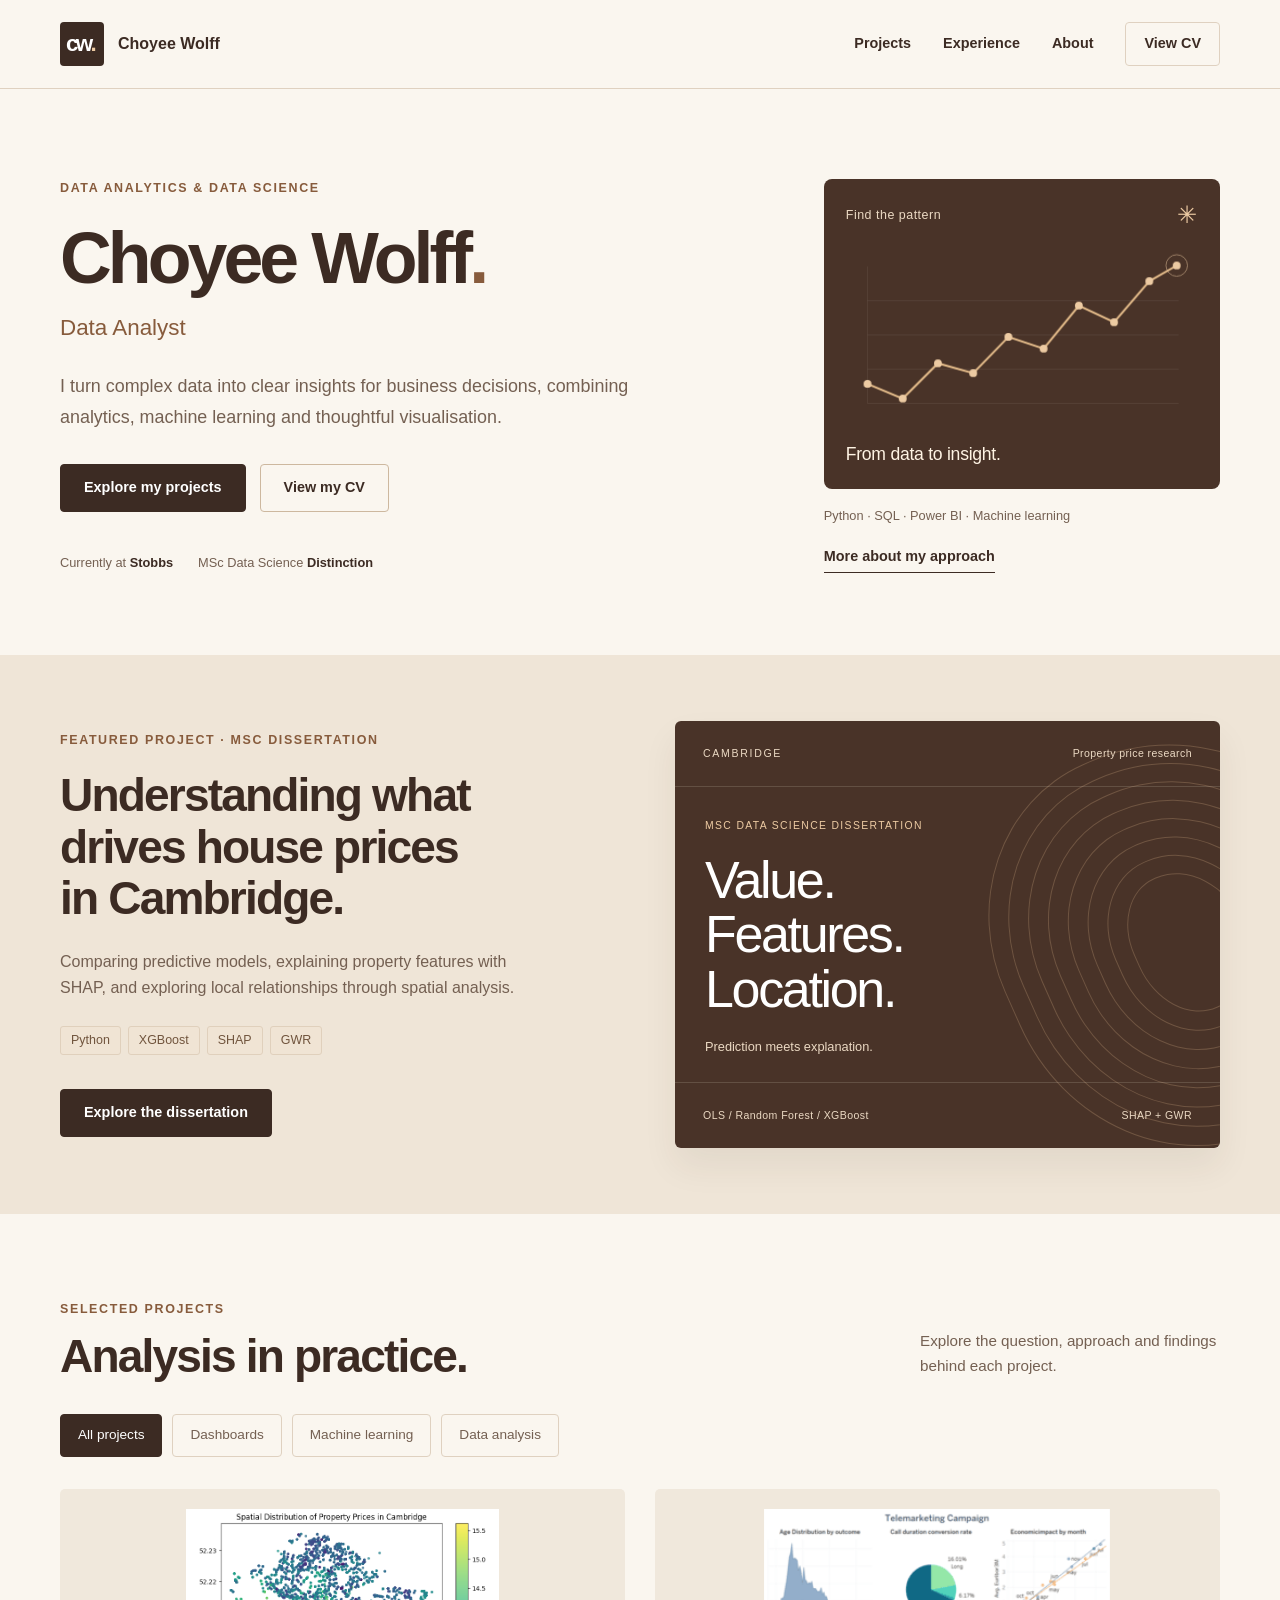
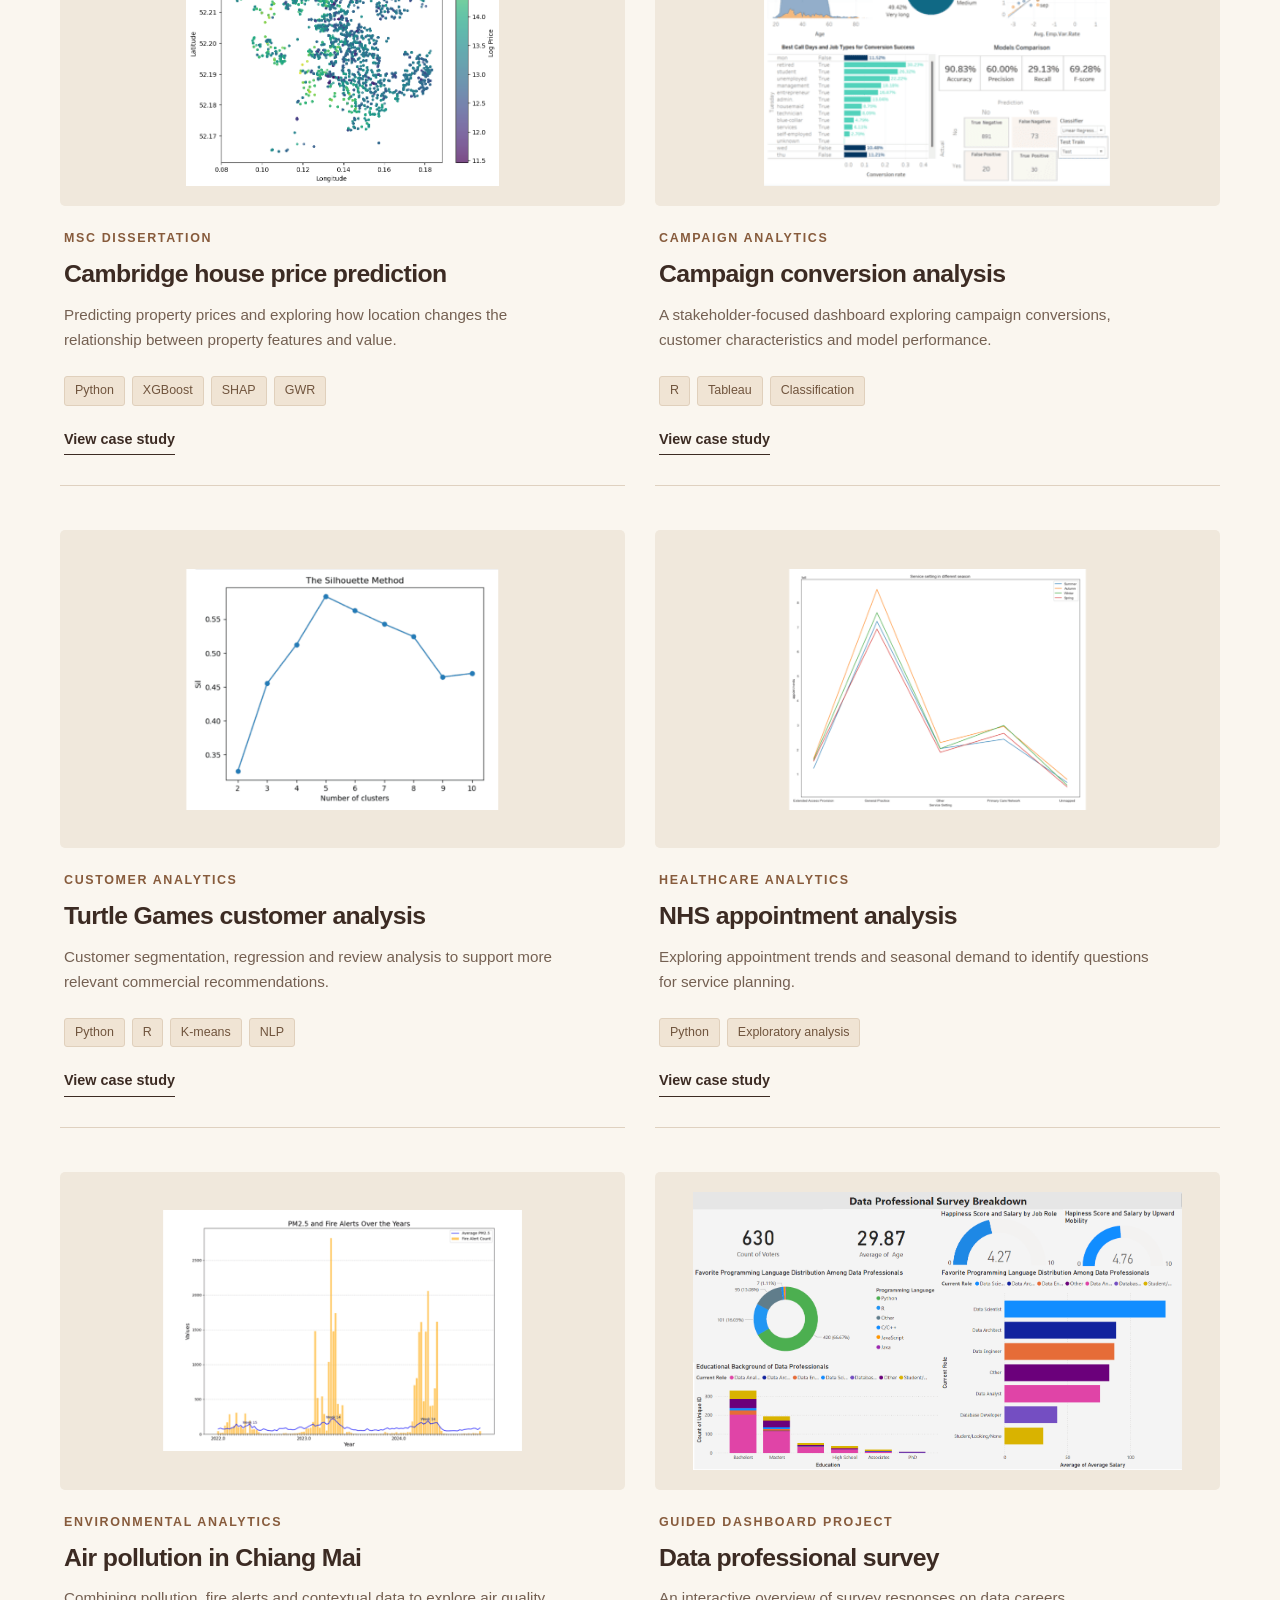
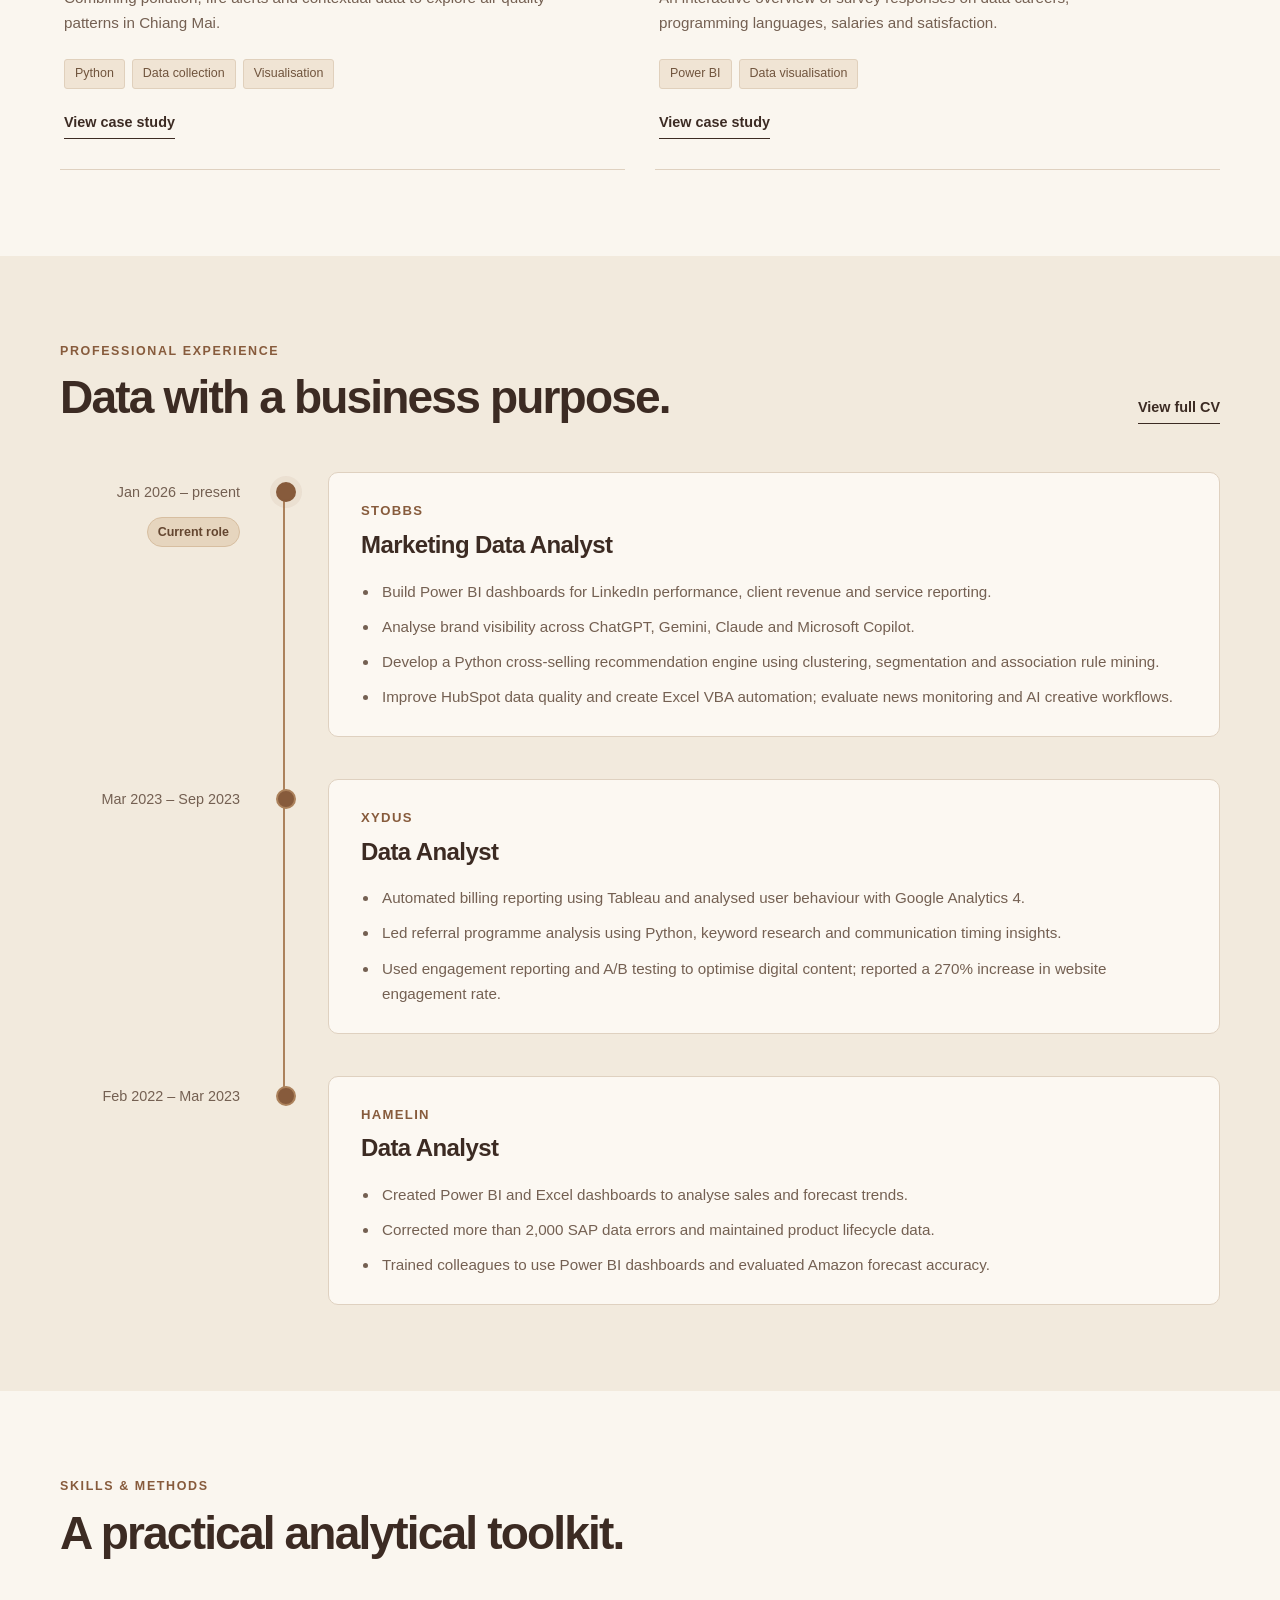
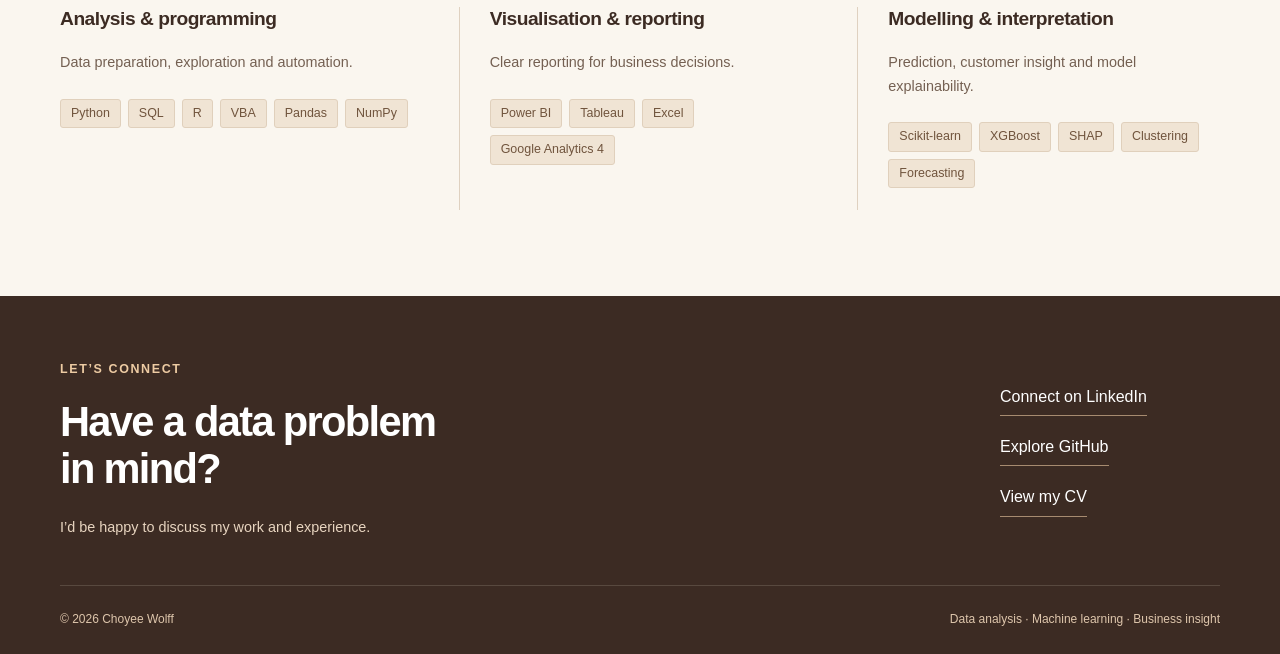
==== commit 0b6e6127: "Correct Stobbs job title to Marketing Data Analyst" ====
--- a/index.html
+++ b/index.html
@@ -1,5 +1,5 @@
 <!doctype html><html lang="en"><head><meta charset="utf-8"><meta name="viewport" content="width=device-width,initial-scale=1"><title>Data Analyst &amp; Data Science Portfolio | Choyee Wolff</title><meta name="description" content="I am a Data Analyst at Stobbs and an MSc Data Science graduate with Distinction. Explore my projects in analytics, machine learning and visualisation."><meta name="theme-color" content="#3c2b23"><link rel="icon" href="assets/favicon.svg" type="image/svg+xml"><link rel="stylesheet" href="assets/portfolio.css"><script src="assets/portfolio.js" defer></script></head><body><a class="skip" href="#main">Skip to content</a><header class="site-header"><div class="container nav-wrap"><a class="brand" href="index.html" aria-label="Choyee Wolff home"><span class="monogram" aria-hidden="true">cw<span>.</span></span><span>Choyee Wolff</span></a><nav aria-label="Main navigation"><a  href="index.html#projects">Projects</a><a  href="index.html#experience">Experience</a><a  href="about_me.html">About</a><a class="nav-cv"  href="cv.html">View CV</a></nav></div></header><main id="main"><section class="hero container"><div class="hero-copy"><p class="eyebrow">Data analytics &amp; data science</p><h1>Choyee Wolff<span class="title-dot">.</span></h1><p class="hero-role">Data Analyst</p><p class="hero-description">I turn complex data into clear insights for business decisions, combining analytics, machine learning and thoughtful visualisation.</p><div class="actions"><a class="button" href="#projects">Explore my projects</a><a class="button secondary" href="cv.html">View my CV</a></div><div class="hero-note"><span>Currently at <strong>Stobbs</strong></span><span>MSc Data Science <strong>Distinction</strong></span></div></div><aside class="hero-aside insight-aside"><div class="insight-art" aria-hidden="true"><div class="insight-art-label"><span>Find the pattern</span><span class="insight-spark">✳</span></div><svg class="insight-chart" viewBox="0 0 360 190" fill="none"><path class="insight-grid" d="M22 25V165H340M22 60H340M22 95H340M22 130H340"/><path class="insight-line" pathLength="1" d="M22 145L58 160L94 124L130 134L166 97L202 109L238 65L274 82L310 40L338 24"/><circle class="insight-dot" cx="22" cy="145" r="4" style="--dx:28px;--dy:-95px;--delay:0ms"/><circle class="insight-dot" cx="58" cy="160" r="4" style="--dx:222px;--dy:-110px;--delay:35ms"/><circle class="insight-dot" cx="94" cy="124" r="4" style="--dx:10px;--dy:36px;--delay:70ms"/><circle class="insight-dot" cx="130" cy="134" r="4" style="--dx:105px;--dy:-85px;--delay:105ms"/><circle class="insight-dot" cx="166" cy="97" r="4" style="--dx:-116px;--dy:63px;--delay:140ms"/><circle class="insight-dot" cx="202" cy="109" r="4" style="--dx:-118px;--dy:-80px;--delay:175ms"/><circle class="insight-dot" cx="238" cy="65" r="4" style="--dx:77px;--dy:73px;--delay:210ms"/><circle class="insight-dot" cx="274" cy="82" r="4" style="--dx:-100px;--dy:82px;--delay:245ms"/><circle class="insight-dot" cx="310" cy="40" r="4" style="--dx:-120px;--dy:80px;--delay:280ms"/><circle class="insight-dot" cx="338" cy="24" r="4" style="--dx:-225px;--dy:12px;--delay:315ms"/><circle class="insight-ring" cx="338" cy="24" r="11"/></svg><p>From data to insight.</p></div><p class="insight-tools">Python · SQL · Power BI · Machine learning</p><a class="text-link" href="about_me.html">More about my approach</a></aside></section>
 <section class="featured-section"><div class="container featured"><div class="featured-copy"><p class="eyebrow">Featured project · MSc dissertation</p><h2>Understanding what<br>drives house prices<br>in Cambridge.</h2><p>Comparing predictive models, explaining property features with SHAP, and exploring local relationships through spatial analysis.</p><ul class="tags" aria-label="Tools and methods"><li>Python</li><li>XGBoost</li><li>SHAP</li><li>GWR</li></ul><a class="button" href="P.cambridge.html">Explore the dissertation</a></div><div class="research-visual" aria-label="Project focus: predictive models, explainability and spatial analysis"><div class="visual-top"><span>CAMBRIDGE</span><span>Property price research</span></div><div class="contours" aria-hidden="true"><i></i><i></i><i></i><i></i><i></i><i></i><i></i><i></i></div><div class="visual-caption"><span>MSc Data Science dissertation</span><strong>Value. <br>Features. <br>Location.</strong><p>Prediction meets explanation.</p></div><div class="visual-bottom"><span>OLS / Random Forest / XGBoost</span><span>SHAP + GWR</span></div></div></div></section>
 <section id="projects" class="section container"><div class="section-heading"><div><p class="eyebrow">Selected projects</p><h2>Analysis in practice.</h2></div><p>Explore the question, approach and findings behind each project.</p></div><div class="filters" hidden role="group" aria-label="Filter projects"><button type="button" data-filter="all" aria-pressed="true">All projects</button><button type="button" data-filter="Dashboards" aria-pressed="false">Dashboards</button><button type="button" data-filter="Machine learning" aria-pressed="false">Machine learning</button><button type="button" data-filter="Data analysis" aria-pressed="false">Data analysis</button></div><p class="sr-only" id="filter-status" role="status" aria-live="polite"></p><div class="project-grid"><article class="project-card" data-category="Machine learning"><a class="project-image" href="P.cambridge.html" tabindex="-1" aria-hidden="true"><img src="images/cambridge-prices.png" alt="" loading="lazy" width="800" height="450"></a><div class="project-copy"><p class="eyebrow">MSc dissertation</p><h3><a href="P.cambridge.html">Cambridge house price prediction</a></h3><p>Predicting property prices and exploring how location changes the relationship between property features and value.</p><ul class="tags" aria-label="Tools and methods"><li>Python</li><li>XGBoost</li><li>SHAP</li><li>GWR</li></ul><a class="text-link" href="P.cambridge.html">View case study<span class="sr-only">: Cambridge house price prediction</span></a></div></article><article class="project-card" data-category="Dashboards"><a class="project-image" href="P.telemarketing.html" tabindex="-1" aria-hidden="true"><img src="images/dataV.png" alt="" loading="lazy" width="800" height="450"></a><div class="project-copy"><p class="eyebrow">Campaign analytics</p><h3><a href="P.telemarketing.html">Campaign conversion analysis</a></h3><p>A stakeholder-focused dashboard exploring campaign conversions, customer characteristics and model performance.</p><ul class="tags" aria-label="Tools and methods"><li>R</li><li>Tableau</li><li>Classification</li></ul><a class="text-link" href="P.telemarketing.html">View case study<span class="sr-only">: Campaign conversion analysis</span></a></div></article><article class="project-card" data-category="Machine learning"><a class="project-image" href="P.game.html" tabindex="-1" aria-hidden="true"><img src="images/game4.png" alt="" loading="lazy" width="800" height="450"></a><div class="project-copy"><p class="eyebrow">Customer analytics</p><h3><a href="P.game.html">Turtle Games customer analysis</a></h3><p>Customer segmentation, regression and review analysis to support more relevant commercial recommendations.</p><ul class="tags" aria-label="Tools and methods"><li>Python</li><li>R</li><li>K-means</li><li>NLP</li></ul><a class="text-link" href="P.game.html">View case study<span class="sr-only">: Turtle Games customer analysis</span></a></div></article><article class="project-card" data-category="Data analysis"><a class="project-image" href="P.nhs.html" tabindex="-1" aria-hidden="true"><img src="images/nhs2.png" alt="" loading="lazy" width="800" height="450"></a><div class="project-copy"><p class="eyebrow">Healthcare analytics</p><h3><a href="P.nhs.html">NHS appointment analysis</a></h3><p>Exploring appointment trends and seasonal demand to identify questions for service planning.</p><ul class="tags" aria-label="Tools and methods"><li>Python</li><li>Exploratory analysis</li></ul><a class="text-link" href="P.nhs.html">View case study<span class="sr-only">: NHS appointment analysis</span></a></div></article><article class="project-card" data-category="Data analysis"><a class="project-image" href="P.pollution.html" tabindex="-1" aria-hidden="true"><img src="images/pollution5.png" alt="" loading="lazy" width="800" height="450"></a><div class="project-copy"><p class="eyebrow">Environmental analytics</p><h3><a href="P.pollution.html">Air pollution in Chiang Mai</a></h3><p>Combining pollution, fire alerts and contextual data to explore air quality patterns in Chiang Mai.</p><ul class="tags" aria-label="Tools and methods"><li>Python</li><li>Data collection</li><li>Visualisation</li></ul><a class="text-link" href="P.pollution.html">View case study<span class="sr-only">: Air pollution in Chiang Mai</span></a></div></article><article class="project-card" data-category="Dashboards"><a class="project-image" href="P.alex.html" tabindex="-1" aria-hidden="true"><img src="images/alex1.png" alt="" loading="lazy" width="800" height="450"></a><div class="project-copy"><p class="eyebrow">Guided dashboard project</p><h3><a href="P.alex.html">Data professional survey</a></h3><p>An interactive overview of survey responses on data careers, programming languages, salaries and satisfaction.</p><ul class="tags" aria-label="Tools and methods"><li>Power BI</li><li>Data visualisation</li></ul><a class="text-link" href="P.alex.html">View case study<span class="sr-only">: Data professional survey</span></a></div></article></div></section>
-<section id="experience" class="experience-section section"><div class="container"><div class="section-heading"><div><p class="eyebrow">Professional experience</p><h2>Data with a business purpose.</h2></div><a class="text-link" href="cv.html">View full CV</a></div><ol class="experience-timeline" aria-label="Career timeline"><li class="timeline-step"><div class="timeline-period"><p>Jan 2026 – present</p><span class="current-role">Current role</span></div><span class="timeline-node" aria-hidden="true"></span><article class="timeline-body"><p class="timeline-company">Stobbs</p><h3>Data Analyst</h3><ul><li>Build Power BI dashboards for LinkedIn performance, client revenue and service reporting.</li><li>Analyse brand visibility across ChatGPT, Gemini, Claude and Microsoft Copilot.</li><li>Develop a Python cross-selling recommendation engine using clustering, segmentation and association rule mining.</li><li>Improve HubSpot data quality and create Excel VBA automation; evaluate news monitoring and AI creative workflows.</li></ul></article></li><li class="timeline-step"><div class="timeline-period"><p>Mar 2023 – Sep 2023</p></div><span class="timeline-node" aria-hidden="true"></span><article class="timeline-body"><p class="timeline-company">Xydus</p><h3>Data Analyst</h3><ul><li>Automated billing reporting using Tableau and analysed user behaviour with Google Analytics 4.</li><li>Led referral programme analysis using Python, keyword research and communication timing insights.</li><li>Used engagement reporting and A/B testing to optimise digital content; reported a 270% increase in website engagement rate.</li></ul></article></li><li class="timeline-step"><div class="timeline-period"><p>Feb 2022 – Mar 2023</p></div><span class="timeline-node" aria-hidden="true"></span><article class="timeline-body"><p class="timeline-company">Hamelin</p><h3>Data Analyst</h3><ul><li>Created Power BI and Excel dashboards to analyse sales and forecast trends.</li><li>Corrected more than 2,000 SAP data errors and maintained product lifecycle data.</li><li>Trained colleagues to use Power BI dashboards and evaluated Amazon forecast accuracy.</li></ul></article></li></ol></div></section>
+<section id="experience" class="experience-section section"><div class="container"><div class="section-heading"><div><p class="eyebrow">Professional experience</p><h2>Data with a business purpose.</h2></div><a class="text-link" href="cv.html">View full CV</a></div><ol class="experience-timeline" aria-label="Career timeline"><li class="timeline-step"><div class="timeline-period"><p>Jan 2026 – present</p><span class="current-role">Current role</span></div><span class="timeline-node" aria-hidden="true"></span><article class="timeline-body"><p class="timeline-company">Stobbs</p><h3>Marketing Data Analyst</h3><ul><li>Build Power BI dashboards for LinkedIn performance, client revenue and service reporting.</li><li>Analyse brand visibility across ChatGPT, Gemini, Claude and Microsoft Copilot.</li><li>Develop a Python cross-selling recommendation engine using clustering, segmentation and association rule mining.</li><li>Improve HubSpot data quality and create Excel VBA automation; evaluate news monitoring and AI creative workflows.</li></ul></article></li><li class="timeline-step"><div class="timeline-period"><p>Mar 2023 – Sep 2023</p></div><span class="timeline-node" aria-hidden="true"></span><article class="timeline-body"><p class="timeline-company">Xydus</p><h3>Data Analyst</h3><ul><li>Automated billing reporting using Tableau and analysed user behaviour with Google Analytics 4.</li><li>Led referral programme analysis using Python, keyword research and communication timing insights.</li><li>Used engagement reporting and A/B testing to optimise digital content; reported a 270% increase in website engagement rate.</li></ul></article></li><li class="timeline-step"><div class="timeline-period"><p>Feb 2022 – Mar 2023</p></div><span class="timeline-node" aria-hidden="true"></span><article class="timeline-body"><p class="timeline-company">Hamelin</p><h3>Data Analyst</h3><ul><li>Created Power BI and Excel dashboards to analyse sales and forecast trends.</li><li>Corrected more than 2,000 SAP data errors and maintained product lifecycle data.</li><li>Trained colleagues to use Power BI dashboards and evaluated Amazon forecast accuracy.</li></ul></article></li></ol></div></section>
 <section id="skills" class="section container"><div class="section-heading"><div><p class="eyebrow">Skills &amp; methods</p><h2>A practical analytical toolkit.</h2></div></div><div class="skill-grid"><article><h3>Analysis &amp; programming</h3><p>Data preparation, exploration and automation.</p><ul class="tags" aria-label="Tools and methods"><li>Python</li><li>SQL</li><li>R</li><li>VBA</li><li>Pandas</li><li>NumPy</li></ul></article><article><h3>Visualisation &amp; reporting</h3><p>Clear reporting for business decisions.</p><ul class="tags" aria-label="Tools and methods"><li>Power BI</li><li>Tableau</li><li>Excel</li><li>Google Analytics 4</li></ul></article><article><h3>Modelling &amp; interpretation</h3><p>Prediction, customer insight and model explainability.</p><ul class="tags" aria-label="Tools and methods"><li>Scikit-learn</li><li>XGBoost</li><li>SHAP</li><li>Clustering</li><li>Forecasting</li></ul></article></div></section></main><footer class="site-footer"><div class="container"><div class="footer-top"><div><p class="eyebrow">Let’s connect</p><h2>Have a data problem<br>in mind?</h2><p>I’d be happy to discuss my work and experience.</p></div><div class="footer-links"><a href="https://www.linkedin.com/in/ch00yee/">Connect on LinkedIn</a><a href="https://github.com/Choyee-Wolff">Explore GitHub</a><a href="cv.html">View my CV</a></div></div><div class="footer-bottom"><span>© 2026 Choyee Wolff</span><span>Data analysis · Machine learning · Business insight</span></div></div></footer></body></html>
